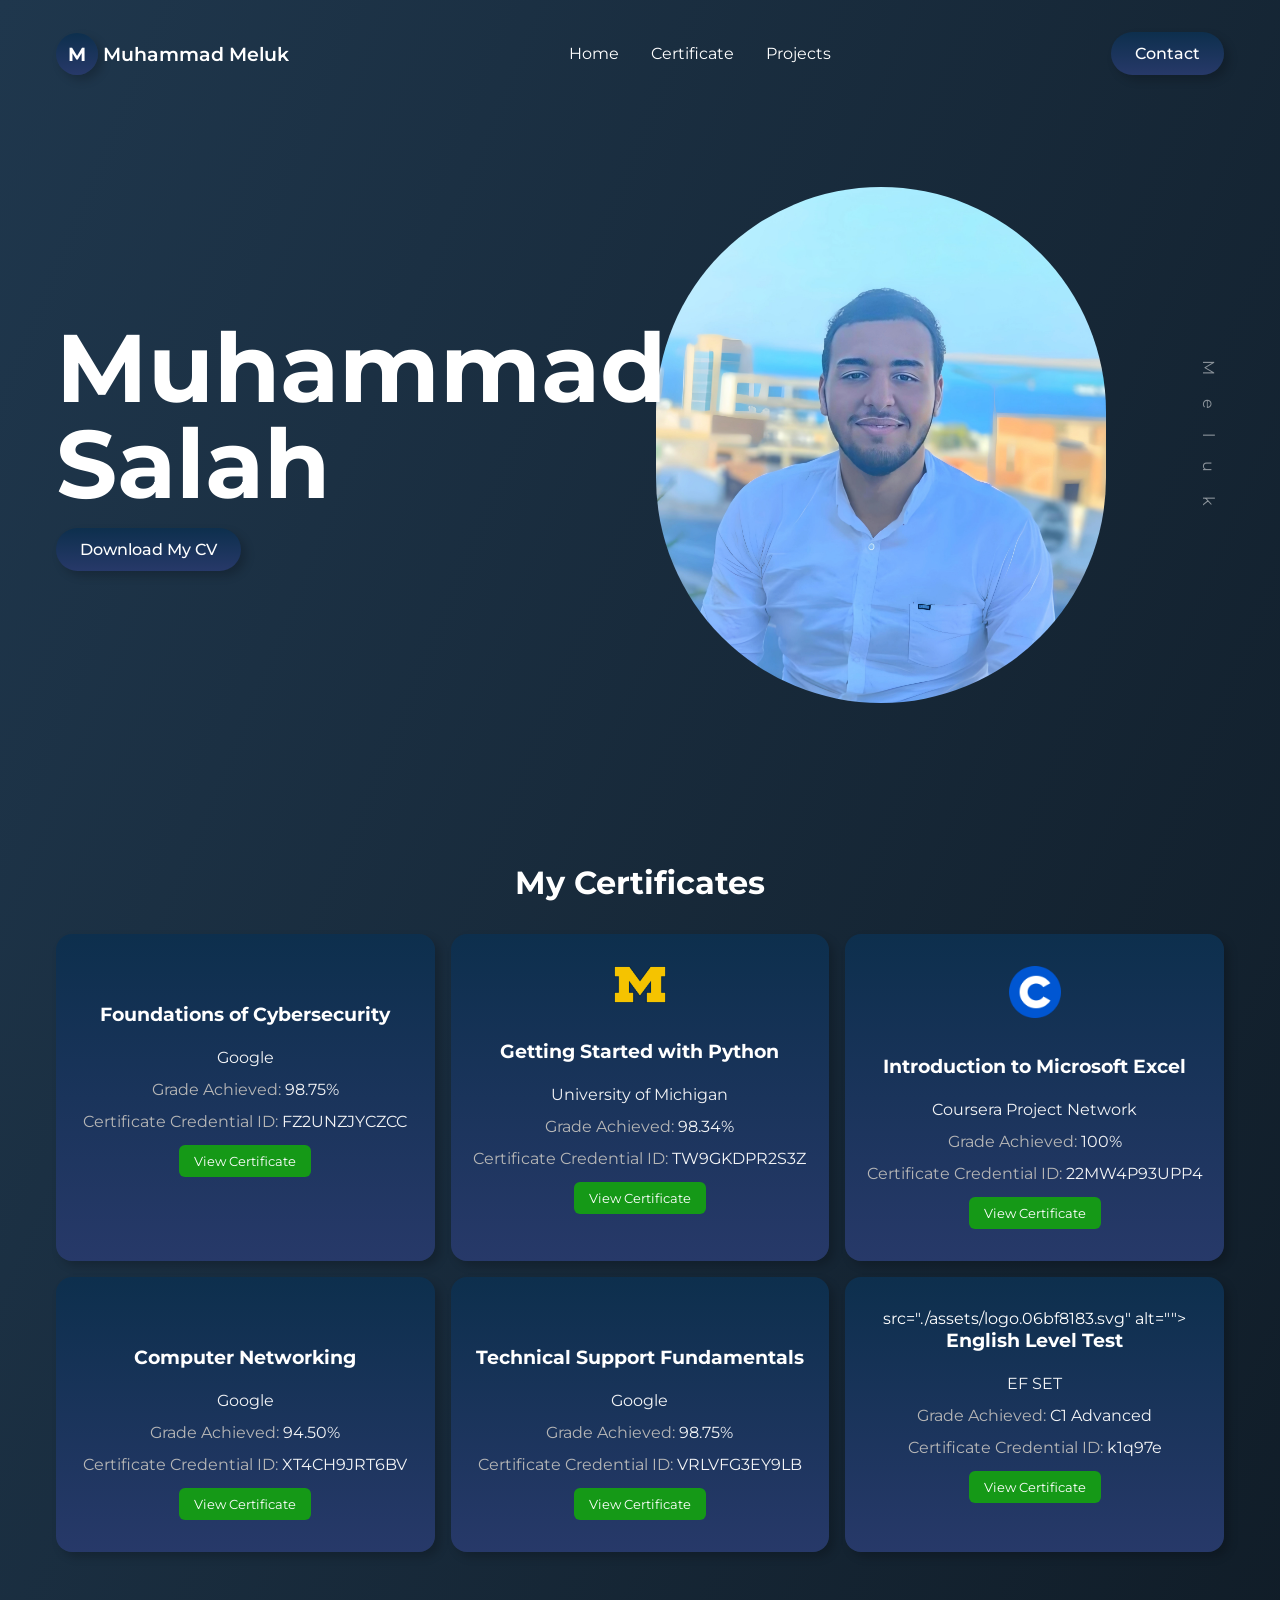
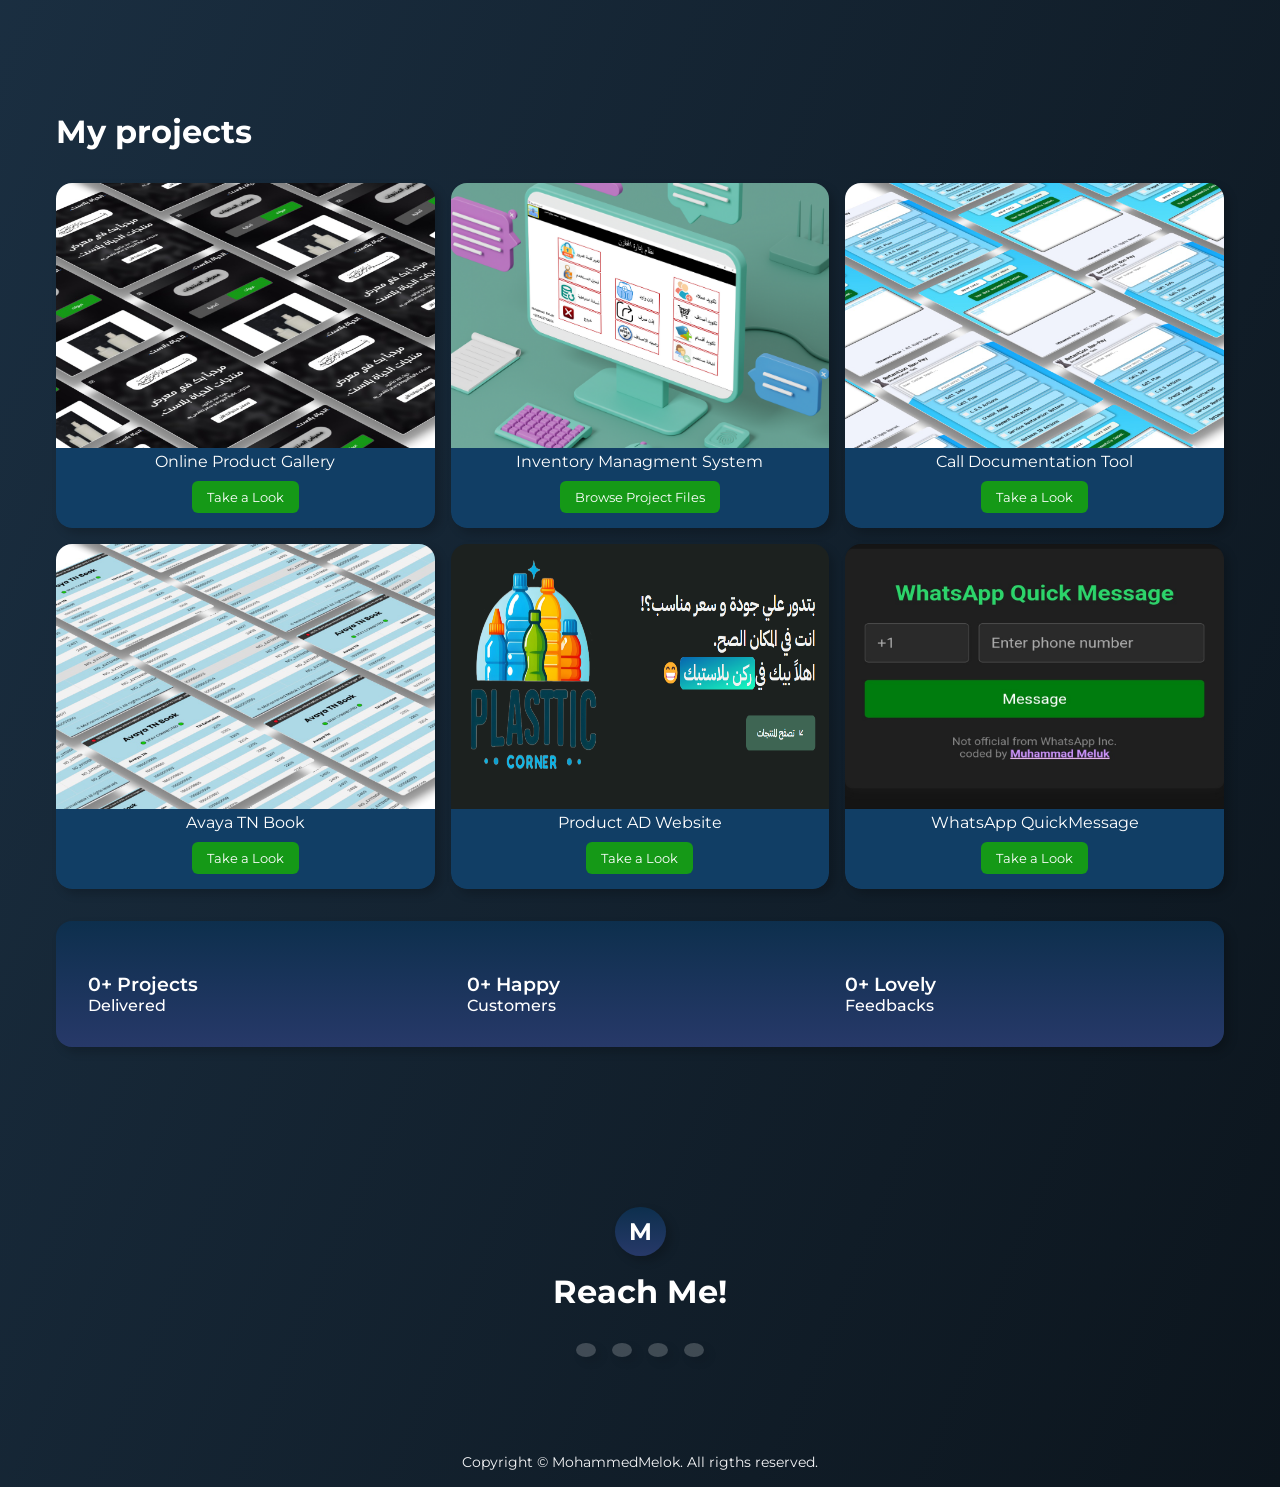
==== index.html @ 61dc7707 "001" ====
<!DOCTYPE html>
<html lang="en">

<head>
  <meta charset="UTF-8" />
  <meta name="viewport" content="width=device-width, initial-scale=1.0" />
  <link rel="shortcut icon" href="assets/16-16.png" type="image/x-icon">
  <link href="https://cdn.jsdelivr.net/npm/remixicon@3.5.0/fonts/remixicon.css" rel="stylesheet" />
  <link rel="stylesheet" href="styles.css" />
  <title>Muhammad Salah</title>
</head>

<body>
  <nav>
    <div class="nav__bar">
      <a href="#"><span class="logo nav__logo">M</span> Muhammad Meluk</a>
      <div class="nav__menu__btn" id="menu-btn">
        <i class="ri-menu-3-line"></i>
      </div>
    </div>
    <ul class="nav__links" id="nav-links">
      <li><a href="#home">Home</a></li>
      <li><a href="#certificate">Certificate</a></li>
      <li><a href="#projects">Projects</a></li>
      <li><a href="#contact" class="btn">Contact</a></li>
    </ul>
    <a href="#contact" class="btn btn__large">Contact</a>
  </nav>
  <header class="section__container header__container" id="home">
    <div class="header__image">
      <img src="assets/pro_pic.jpg" alt="header" />
    </div>
    <div class="header__content">
      <div>
        <h1>Muhammad Salah</h1>
      </div>
      <div class="header__btn">
        <a href="./assets/MuhammadSalahAhmed's_CV_FEBURARY_2024.pdf" download="MuhammadSalahAhmed_CV_FEBURARY_2024.pdf">
          <button class="btn">Download My CV</button>
        </a>
      </div>
    </div>
  </header>

  <section class="section__container certificate__container" id="certificate">
    <h2 class="section__header">My Certificates</h2>
    <div class="certificate__grid">

      <div class="certificate__card">
        <span class="smallIcon"><img src="./assets/google.png" alt=""></i></span>
        <h4>Foundations of Cybersecurity</h4>
        <p>Google
          <br>
          <span class="certificateInfo">Grade Achieved:</span> 98.75%
          <br>
          <span class="certificateInfo">Certificate Credential ID:</span> FZ2UNZJYCZCC
        </p>
        <a href="https://www.coursera.org/account/accomplishments/certificate/FZ2UNZJYCZCC" target="_blank">
          <button class="viewCertificateBtn">View Certificate</button>
        </a>
      </div>

      <div class="certificate__card">
        <span class="smallIcon"><img src="./assets/Michigan_logo.png" alt=""></i></span>
        <h4>Getting Started with Python</h4>
        <p>
          University of Michigan
          <br>
          <span class="certificateInfo">Grade Achieved:</span> 98.34%
          <br>
          <span class="certificateInfo">Certificate Credential ID:</span> TW9GKDPR2S3Z
        </p>
        <a href="https://www.coursera.org/account/accomplishments/certificate/TW9GKDPR2S3Z" target="_blank">
          <button class="viewCertificateBtn">View Certificate</button>
        </a>
      </div>

      <div class="certificate__card">
        <span class="smallIcon"><img src="./assets/coursera-logo.png" alt=""></i></span>
        <h4>Introduction to Microsoft Excel</h4>
        <p>
          Coursera Project Network
          <br>
          <span class="certificateInfo">Grade Achieved:</span> 100%
          <br>
          <span class="certificateInfo">Certificate Credential ID:</span> 22MW4P93UPP4
        </p>
        <a href="https://www.coursera.org/account/accomplishments/certificate/22MW4P93UPP4" target="_blank">
          <button class="viewCertificateBtn">View Certificate</button>
        </a>
      </div>

      <div class="certificate__card">
        <span class="smallIcon"><img src="./assets/google.png" alt=""></i></span>
        <h4>Computer Networking</h4>
        <p>
          Google
          <br>
          <span class="certificateInfo">Grade Achieved:</span> 94.50%
          <br>
          <span class="certificateInfo">Certificate Credential ID:</span> XT4CH9JRT6BV
        </p>
        <a href="https://www.coursera.org/account/accomplishments/certificate/XT4CH9JRT6BV" target="_blank">
          <button class="viewCertificateBtn">View Certificate</button>
        </a>
      </div>

      <div class="certificate__card">
        <span class="smallIcon"><img src="./assets/google.png" alt=""></i></span>
        <h4>Technical Support Fundamentals</h4>
        <p>
          Google
          <br>
          <span class="certificateInfo">Grade Achieved:</span> 98.75%
          <br>
          <span class="certificateInfo">Certificate Credential ID:</span> VRLVFG3EY9LB
        </p>
        <a href="https://www.coursera.org/account/accomplishments/certificate/VRLVFG3EY9LB" target="_blank">
          <button class="viewCertificateBtn">View Certificate</button>
        </a>
      </div>

 <div class="certificate__card">
        <span class="smallIco"></span> src="./assets/logo.06bf8183.svg" alt=""></i></span>
        <h4>English Level Test</h4>
        <p>
          EF SET
          <br>
          <span class="certificateInfo">Grade Achieved:</span> C1 Advanced
          <br>
          <span class="certificateInfo">Certificate Credential ID:</span> k1q97e
        </p>
        <a href="https://cert.efset.org/k1q97e" target="_blank">
          <button class="viewCertificateBtn">View Certificate</button>
        </a>
      </div>

    </div>
  </section>

  <section class="section__container projects__container" id="projects">
    <h2 class="section__header">My projects</h2>
    <div class="projects__grid">

      <div class="projects__card">
        <img src="assets/haya-mockup.jpg" alt="projects" />

        <div class="project__info">
          <p>Online Product Gallery</p>
          <a href="https://msmelok.github.io/haya" target="_blank">
            <button>Take a Look</button>
          </a>
        </div>

      </div>

      <div class="projects__card">
        <img src="assets/FireBaseMockup.png" alt="projects" />

        <div class="project__info">
          <p>Inventory Managment System</p>
          <a href="https://github.com/msmelok/FirebaseInventoryManagment" target="_blank">
            <button>Browse Project Files</button>
          </a>
        </div>

      </div>

      <div class="projects__card">
        <img src="assets/checkmate-mockup.jpg" alt="projects" />

        <div class="project__info">
          <p>Call Documentation Tool</p>
          <a href="https://msmelok.github.io/checkmate" target="_blank">
            <button>Take a Look</button>
          </a>
        </div>

      </div>

      <div class="projects__card">
        <img src="assets/tn-mockup.jpg" alt="projects" />

        <div class="project__info">
          <p>Avaya TN Book</p>
          <a href="https://msmelok.github.io/tn" target="_blank">
            <button>Take a Look</button>
          </a>
        </div>

      </div>

      <div class="projects__card">
        <img src="assets/plastic-corner.png" alt="projects" />

        <div class="project__info">
          <p>Product AD Website</p>
          <a href="https://msmelok.github.io/plastic-corner/" target="_blank">
            <button>Take a Look</button>
          </a>
        </div>

      </div>


<div class="projects__card">
        <img src="assets/whatsappQuickMessage.jpg" alt="projects" />

        <div class="project__info">
          <p>WhatsApp QuickMessage</p>
          <a href="https://msmelok.github.io/finder" target="_blank">
            <button>Take a Look</button>
          </a>
        </div>

      </div>

    </div>
    <div class="projects__banner">
      <div class="projects__banner__card">
        <span><i class="ri-macbook-line"></i></span>
        <h4>0+ Projects</h4>
        <p>Delivered</p>
      </div>
      <div class="projects__banner__card">
        <span><i class="ri-discuss-line"></i></span>
        <h4>0+ Happy</h4>
        <p>Customers</p>
      </div>
      <div class="projects__banner__card">
        <span><i class="ri-heart-fill"></i></span>
        <h4>0+ Lovely</h4>
        <p>Feedbacks</p>
      </div>
    </div>
  </section>

  <section class="section__container contact__container" id="contact">
    <div class="logo">M</div>
    <h2 class="section__header">Reach Me!</h2>
    <div class="contact__socials">
      <a href="https://api.whatsapp.com/send?phone=+201022723804&amp;text=Hello, How are you doing Muhammad?"
        target="_blank"><i class="ri-whatsapp-fill"></i></a>
      <a href="https://t.me/MuhammadMeluk?text=Hello,%20How%20are%20you%20doing%20Muhammad?" target="_blank"><i
          class="ri-telegram-fill"></i></a>
      <a href="https://www.linkedin.com/in/mohammedmelok2001/" target="_blank"><i class="ri-linkedin-fill"></i></a>
      <a href="https://github.com/msmelok" target="_blank"><i class="ri-github-fill"></i></a>
    </div>
  </section>
  <footer class="footer">
    Copyright © MohammedMelok. All rigths reserved.
  </footer>

  <script src="https://unpkg.com/scrollreveal"></script>
  <script src="main.js"></script>
</body>

</html>
---- styles.css ----
@import url("https://fonts.googleapis.com/css2?family=Montserrat:wght@400;500;600;700&display=swap");

:root {
  --primary-color: #0d2f4d;
  --secondary-color: rgb(39, 57, 105);
  --extra-light: #f3f4f6;
  --white: #ffffff;
  --gradient-1: linear-gradient(to bottom right, #1f374d, #0c151d);
  --gradient-2: linear-gradient(to bottom,
      var(--primary-color),
      var(--secondary-color));
  --max-width: 1200px;
}

* {
  padding: 0;
  margin: 0;
  box-sizing: border-box;
}

.section__container {
  max-width: var(--max-width);
  margin: auto;
  padding: 5rem 1rem;
}

.section__header {
  margin-bottom: 1rem;
  font-size: 2rem;
  font-weight: 700;
  text-align: center;
}

.btn {
  font-family: inherit;
  padding: 0.75rem 1.5rem;
  font-size: 1rem;
  font-weight: 500;
  color: var(--white);
  background-image: var(--gradient-2);
  outline: none;
  border: none;
  border-radius: 5rem;
  cursor: pointer;
  box-shadow: 5px 5px 10px rgba(0, 0, 0, 0.2);
}

img {
  width: 100%;
  display: flex;
}

a {
  text-decoration: none;
}

.logo {
  display: inline-block;
  padding: 10px 14px;
  font-size: 1.5rem;
  font-weight: 700;
  color: var(--white);
  background-image: var(--gradient-2);
  border-radius: 100%;
  box-shadow: 5px 5px 10px rgba(0, 0, 0, 0.2);
}

html,
body {
  scroll-behavior: smooth;
}

body {
  font-family: "Montserrat", sans-serif;
  color: var(--white);
  background-image: var(--gradient-1);
}

nav {
  position: fixed;
  isolation: isolate;
  top: 0;
  width: 100%;
  max-width: var(--max-width);
  margin: auto;
  z-index: 9;
}

.nav__bar {
  padding: 1rem;
  display: flex;
  align-items: center;
  justify-content: space-between;
  gap: 2rem;
  background-image: var(--gradient-1);
}

.nav__logo {
  padding: 9px 12px;
  font-size: 1.2rem;
}

.nav__bar a {
  font-size: 1.2rem;
  font-weight: 600;
  color: var(--white);
}

.nav__menu__btn {
  font-size: 1.5rem;
  color: var(--white);
  cursor: pointer;
}

.nav__links {
  list-style: none;
  position: absolute;
  width: 100%;
  padding: 2rem;
  display: flex;
  flex-direction: column;
  align-items: center;
  gap: 2rem;
  background-image: var(--gradient-2);
  transform: translateY(-100%);
  transition: 0.5s;
  z-index: -1;
}

.nav__links.open {
  transform: translateY(0);
}

.nav__links a {
  color: var(--white);
  transition: 0.3s;
}

.nav__links a:hover {
  color: var(--white);
}

.btn__large {
  display: none;
}

.header__container {
  padding-top: 8rem;
  display: grid;
  gap: 2rem;
  isolation: isolate;
}

.header__content {
  text-align: center;
}

.header__content h1 {
  margin-bottom: 1rem;
  font-size: 3rem;
  text-align: center;
}

.header__content .section__description {
  margin-bottom: 2rem;
}

.header__image {
  position: relative;
  isolation: isolate;
  z-index: -1;
}

.header__image img {
  max-width: 450px;
  margin-inline: auto;
  border-radius: 25rem;
}

.header__image::after {
  position: absolute;
  content: "Meluk";
  letter-spacing: 1.5rem;
  opacity: 0.5;
  right: 1rem;
  top: 50%;
  transform: translate(50%, -50%) rotate(90deg);
}

.certificate__grid {
  margin-top: 2rem;
  display: grid;
  gap: 1rem;
}

.certificate__card {
  padding: 2rem 1rem;
  text-align: center;
  background-image: var(--gradient-2);
  border-radius: 1rem;
  box-shadow: 5px 5px 10px rgba(0, 0, 0, 0.2);
}

.certificate__card .smallIcon {
  display: inline-block;
  margin-bottom: 1rem;
}

.certificate__card img {
  display: inline-block;
  margin-bottom: 1rem;
  width: 15%;
}

.certificate__card h4 {
  margin-bottom: 1rem;
  font-size: 1.2rem;
  font-weight: 700;
}

.certificate__card p {
  color: var(--extra-light);
  line-height: 2rem;
}

.certificateInfo {
  color: #b6b6b6;
  line-height: 2rem;
}

.viewCertificateBtn {
  font-family: "Montserrat", sans-serif;
  background-color: #159917;
  padding: 8px 15px;
  margin-top: 7px;
  border: none;
  border-radius: 6px;
  color: #fff;
  cursor: pointer;
  transition: background-color 0.3s ease;
}

.projects__grid {
  margin-top: 2rem;
  display: grid;
  gap: 1rem;
}

.projects__card {
  
  overflow: hidden;
  border-radius: 1rem;
  box-shadow: 5px 5px 10px rgba(0, 0, 0, 0.2);
}

.projects__card img {
  height: 265px;
  transition: 0.5s;
}

.projects__card:hover img {
  transform: scale(1.1);
}

.project__info {
  color: #fff;
  background-color: #113e65;
  border-radius: 0rem 0rem 1rem 1rem;
  height: 5rem;
  display: flex;
  position: relative;
  z-index: 1;
  justify-content: center;
  align-items: center;
  flex-direction: column;
}

.project__info button {
  font-family: "Montserrat", sans-serif;
  background-color: #159917;
  padding: 8px 15px;
  margin: 10px;
  border: none;
  border-radius: 6px;
  color: #fff;
  cursor: pointer;
  transition: background-color 0.3s ease;
  cursor: pointer;
}

.projects__banner {
  margin-top: 2rem;
  padding: 2rem;
  display: grid;
  gap: 2rem;
  text-align: center;
  background-image: var(--gradient-2);
  border-radius: 1rem;
  box-shadow: 5px 5px 10px rgba(0, 0, 0, 0.2);
}

.projects__banner__card span {
  display: inline-block;
  margin-bottom: 0.5rem;
  font-size: 1.5rem;
}

.projects__banner__card h4 {
  font-size: 1.2rem;
  font-weight: 600;
}

.projects__banner__card p {
  font-weight: 500;
}

.contact__container {
  text-align: center;
}

.contact__container .logo {
  margin-bottom: 1rem;
}

.contact__socials {
  margin-top: 2rem;
  display: flex;
  align-items: center;
  justify-content: center;
  gap: 1rem;
  flex-wrap: wrap;
}

.contact__socials a {
  padding: 7px 10px;
  font-size: 1.5rem;
  color: var(--white);
  background: rgba(255, 255, 255, 0.2);
  border-radius: 100%;
  box-shadow: 5px 5px 10px rgba(0, 0, 0, 0.1);
  transition: 0.3s;
}

.contact__socials a:hover {
  background: var(--gradient-2);
  box-shadow: 5px 5px 10px rgba(0, 0, 0, 0.2);
}

.footer {
  padding: 1rem;
  font-size: 0.9rem;
  color: var(--extra-light);
  text-align: center;
}

@media (width > 576px) {
  .certificate__grid {
    grid-template-columns: repeat(2, 1fr);
  }

  .projects__grid {
    grid-template-columns: repeat(2, 1fr);
  }

  .projects__banner {
    grid-template-columns: repeat(2, 1fr);
    text-align: left;
  }
}

@media (width > 768px) {
  nav {
    padding: 2rem 1rem;
    position: static;
    display: flex;
    align-items: center;
    justify-content: space-between;
  }

  .nav__bar {
    padding: 0;
    background-image: none;
  }

  .nav__menu__btn {
    display: none;
  }

  .nav__links {
    padding: 0;
    width: unset;
    position: static;
    transform: none;
    flex-direction: row;
    background-image: none;
  }

  .nav__links a:hover {
    color: var(--secondary-color);
  }

  .nav__links li:last-child {
    display: none;
  }

  .btn__large {
    display: flex;
  }

  .header__container {
    padding-top: 5rem;
    grid-template-columns: repeat(4, 1fr);
    align-items: center;
  }

  .header__image {
    grid-area: 1/3/2/5;
  }

  .header__image img {
    margin-inline-start: unset;
  }

  .header__content {
    grid-area: 1/1/2/4;
    text-align: left;
  }

  .header__content h1 {
    font-size: 6rem;
    line-height: 6rem;
    text-align: left;
  }

  .header__content .section__description {
    text-align: left;
    margin-inline-start: unset;
  }

  .about__container {
    grid-template-columns: repeat(2, 1fr);
    align-items: center;
  }

  .about__content,
  .about__content :is(.section__header, .section__description) {
    text-align: left;
  }

  .certificate__grid {
    grid-template-columns: repeat(3, 1fr);
  }

  .projects__container :is(.section__header, .section__description) {
    text-align: left;
    margin-inline-start: unset;
  }

  .projects__grid {
    grid-template-columns: repeat(3, 1fr);
  }

  .projects__banner {
    grid-template-columns: repeat(3, 1fr);
  }
}
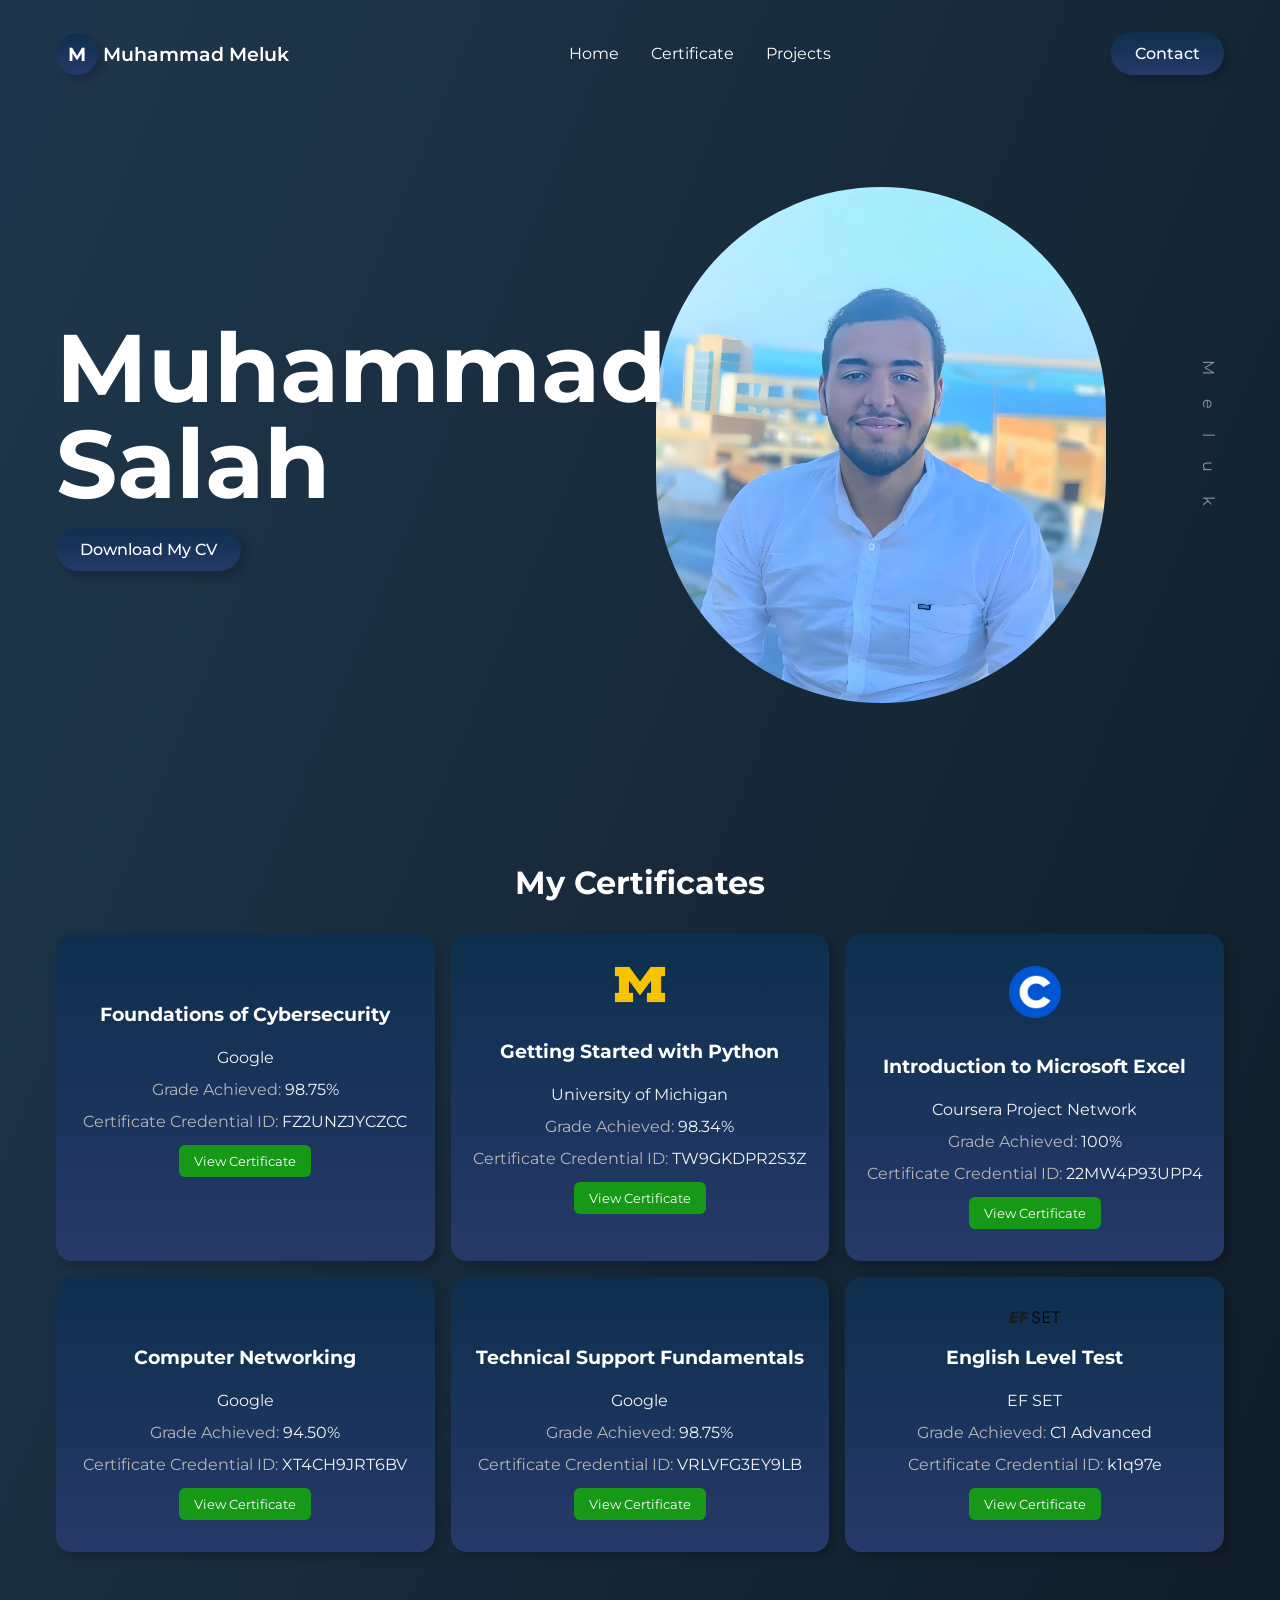
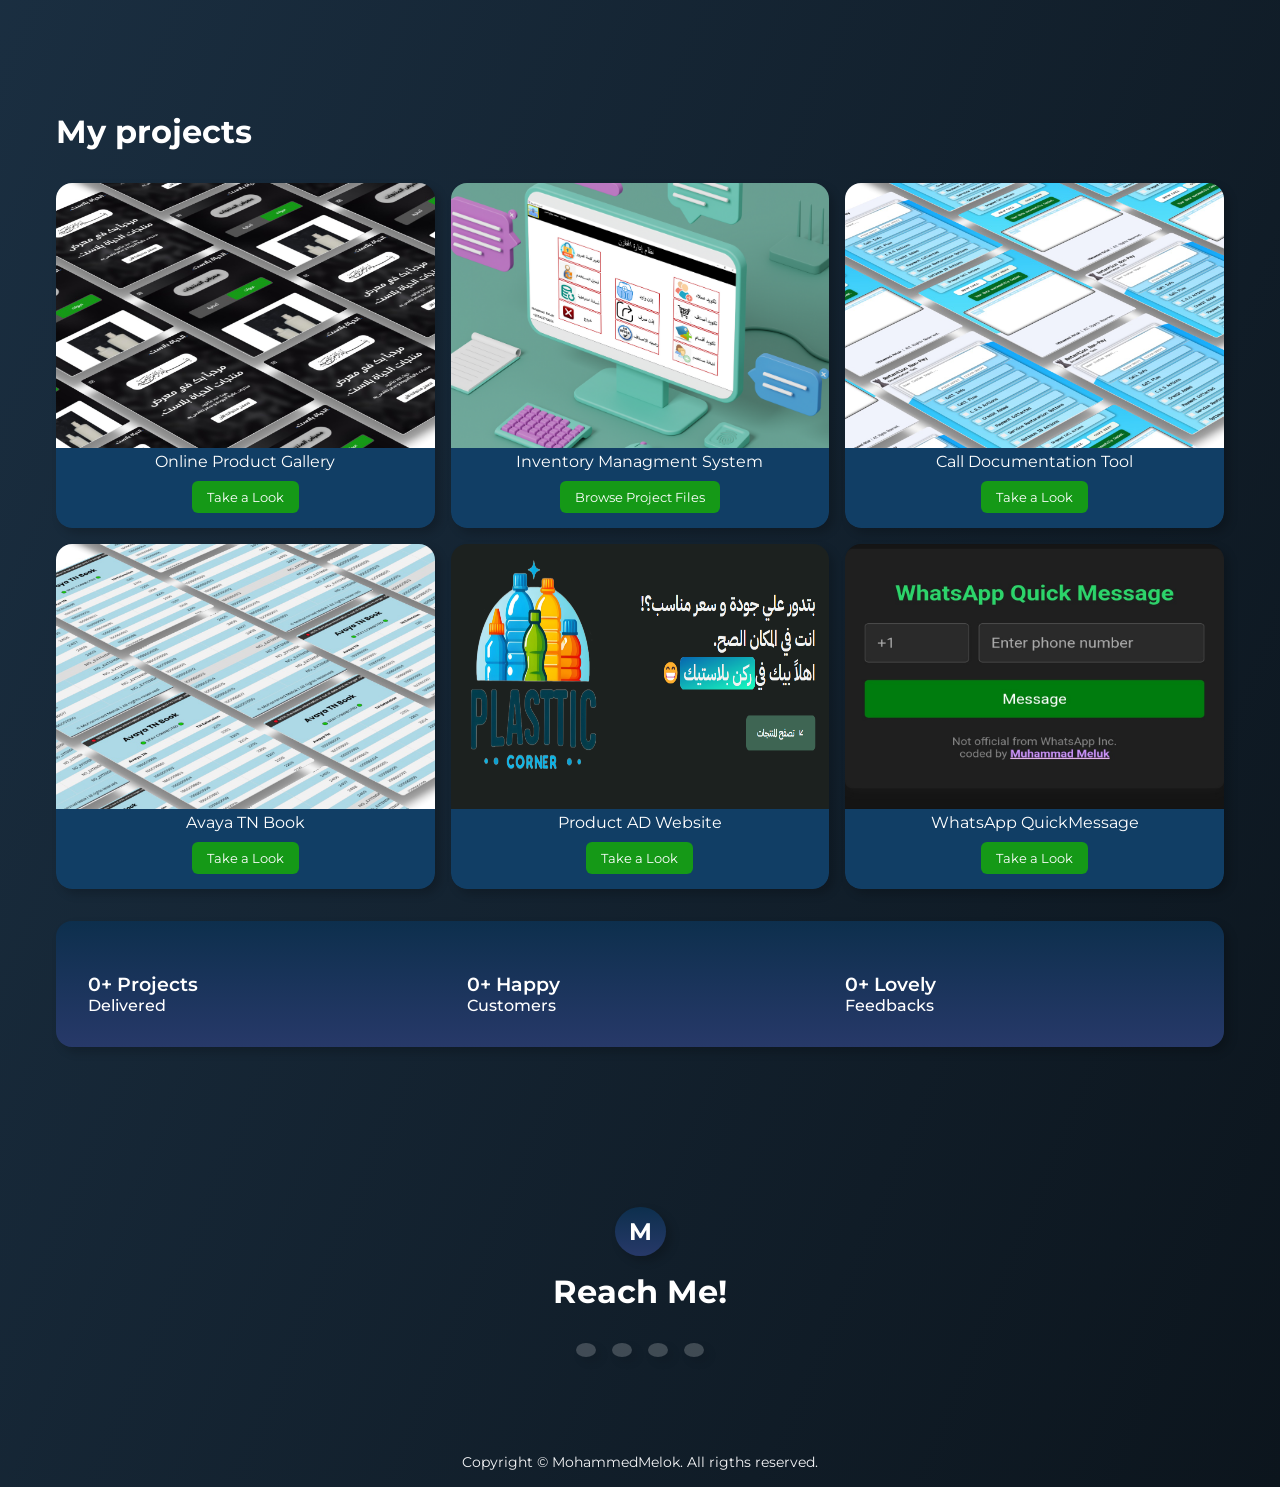
==== commit 16a61d7e: "002" ====
--- a/index.html
+++ b/index.html
@@ -121,7 +121,7 @@
       </div>
 
  <div class="certificate__card">
-        <span class="smallIco"></span> src="./assets/logo.06bf8183.svg" alt=""></i></span>
+        <span class="smallIco"></span><img src="./assets/logo.06bf8183.svg" alt=""></i></span>
         <h4>English Level Test</h4>
         <p>
           EF SET
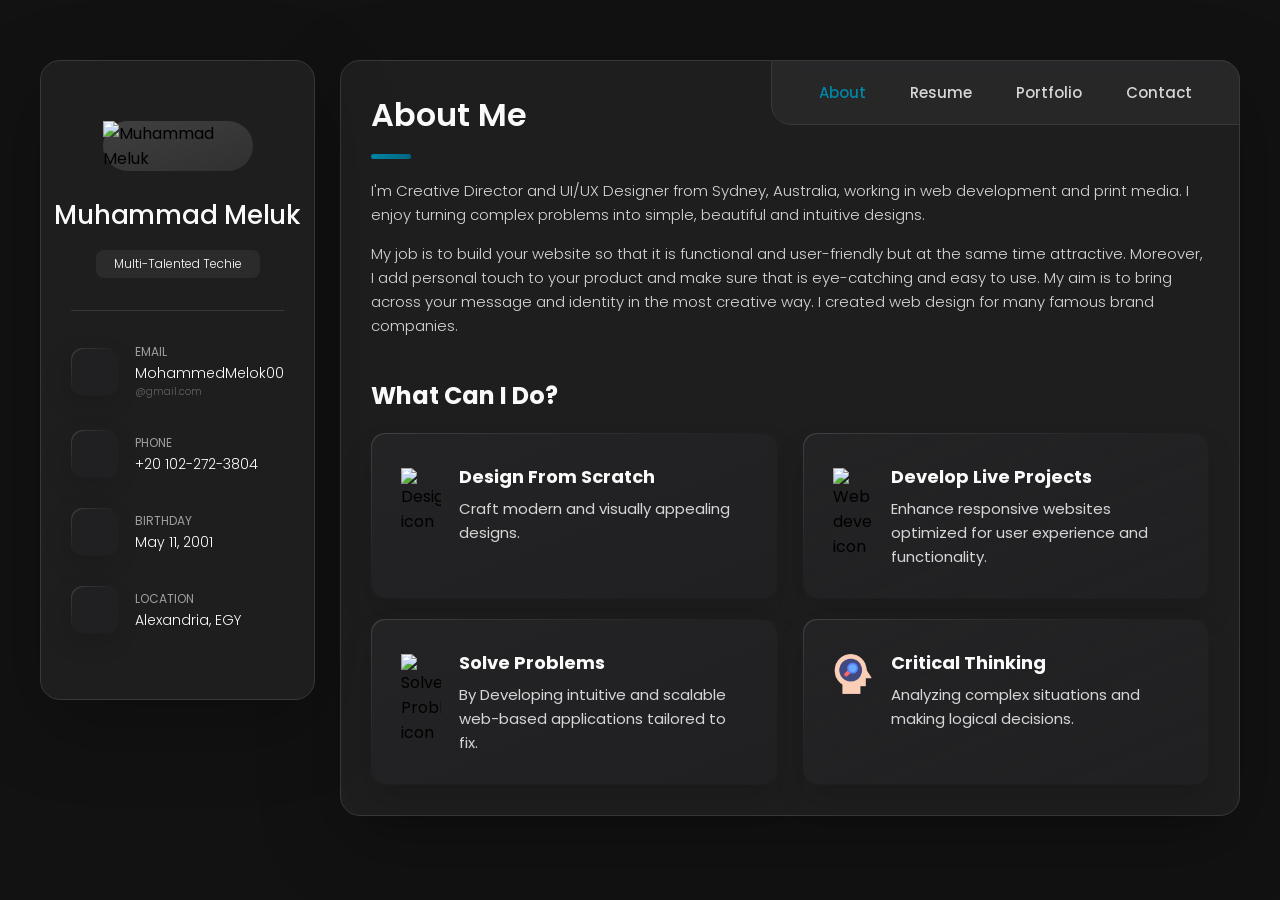
==== commit d7022fe9: "v1.1.0" ====
--- a/index.html
+++ b/index.html
@@ -2,257 +2,791 @@
 <html lang="en">
 
 <head>
-  <meta charset="UTF-8" />
-  <meta name="viewport" content="width=device-width, initial-scale=1.0" />
-  <link rel="shortcut icon" href="assets/16-16.png" type="image/x-icon">
-  <link href="https://cdn.jsdelivr.net/npm/remixicon@3.5.0/fonts/remixicon.css" rel="stylesheet" />
-  <link rel="stylesheet" href="styles.css" />
-  <title>Muhammad Salah</title>
+  <meta charset="UTF-8">
+  <meta http-equiv="X-UA-Compatible" content="IE=edge">
+  <meta name="viewport" content="width=device-width, initial-scale=1.0">
+  <title>Muhammad Meluk</title>
+  <link rel="shortcut icon" href="./assets/images/192x192.png" type="image/x-icon">
+  <link rel="stylesheet" href="./assets/css/style.css">
+  <link rel="preconnect" href="https://fonts.googleapis.com">
+  <link rel="preconnect" href="https://fonts.gstatic.com" crossorigin>
+  <link href="https://fonts.googleapis.com/css2?family=Poppins:wght@300;400;500;600&display=swap" rel="stylesheet">
 </head>
 
 <body>
-  <nav>
-    <div class="nav__bar">
-      <a href="#"><span class="logo nav__logo">M</span> Muhammad Meluk</a>
-      <div class="nav__menu__btn" id="menu-btn">
-        <i class="ri-menu-3-line"></i>
+  <main>
+
+    <aside class="sidebar" data-sidebar>
+
+      <div class="sidebar-info">
+
+        <figure class="avatar-box">
+          <img src="./assets/images/my-avatar.png" alt="Muhammad Meluk" width="80">
+        </figure>
+
+        <div class="info-content">
+          <h1 class="name" title="Muhammad Meluk">Muhammad Meluk</h1>
+
+          <p class="title">Multi-Talented Techie</p>
+        </div>
+
+        <button class="info_more-btn" data-sidebar-btn>
+          <span>Show Contacts</span>
+
+          <ion-icon name="chevron-down"></ion-icon>
+        </button>
+
       </div>
+
+      <div class="sidebar-info_more">
+
+        <div class="separator"></div>
+
+        <ul class="contacts-list">
+
+          <li class="contact-item">
+
+            <div class="icon-box">
+              <ion-icon name="mail-outline"></ion-icon>
+            </div>
+
+            <div class="contact-info">
+              <p class="contact-title">Email</p>
+                <a href="mailto:mohammedmelok001@gmail.com" class="contact-link">
+                  <p>MohammedMelok001<br><span class="emailSpan">@gmail.com</span></p>
+                </a>
+            </div>
+
+          </li>
+
+          <li class="contact-item">
+
+            <div class="icon-box">
+              <ion-icon name="phone-portrait-outline"></ion-icon>
+            </div>
+
+            <div class="contact-info">
+              <p class="contact-title">Phone</p>
+
+              <a href="tel:+201022723804" class="contact-link">+20 102-272-3804</a>
+            </div>
+
+          </li>
+
+          <li class="contact-item">
+
+            <div class="icon-box">
+              <ion-icon name="calendar-outline"></ion-icon>
+            </div>
+
+            <div class="contact-info">
+              <p class="contact-title">Birthday</p>
+
+              <time datetime="2001-05-11">May 11, 2001</time>
+            </div>
+
+          </li>
+
+          <li class="contact-item">
+
+            <div class="icon-box">
+              <ion-icon name="location-outline"></ion-icon>
+            </div>
+
+            <div class="contact-info">
+              <p class="contact-title">Location</p>
+
+              <address>Alexandria, EGY</address>
+            </div>
+
+          </li>
+
+        </ul>
+
+        <div class="separator"></div>
+
+        <ul class="social-list">
+
+          <li class="social-item">
+            <a href="https://www.facebook.com/muhammad.salah.meluk" target="_blank" class="social-link">
+              <ion-icon name="logo-facebook"></ion-icon>
+            </a>
+          </li>
+
+          <li class="social-item">
+            <a href="https://wa.me/201022723804" class="social-link">
+              <ion-icon name="logo-whatsapp"></ion-icon>
+            </a>
+          </li>
+
+          <li class="social-item">
+            <a href="https://github.com/MSMelok" class="social-link">
+              <ion-icon name="logo-github"></ion-icon>
+            </a>
+          </li>
+
+        </ul>
+
+      </div>
+
+    </aside>
+
+    <div class="main-content">
+
+      <nav class="navbar">
+
+        <ul class="navbar-list">
+
+          <li class="navbar-item">
+            <button class="navbar-link  active" data-nav-link>About</button>
+          </li>
+
+          <li class="navbar-item">
+            <button class="navbar-link" data-nav-link>Resume</button>
+          </li>
+
+          <li class="navbar-item">
+            <button class="navbar-link" data-nav-link>Portfolio</button>
+          </li>
+
+          <li class="navbar-item">
+            <button class="navbar-link" data-nav-link>Contact</button>
+          </li>
+
+        </ul>
+
+      </nav>
+
+      <article class="about  active" data-page="about">
+
+        <header>
+          <h2 class="h2 article-title">About me</h2>
+        </header>
+
+        <section class="about-text">
+          <p>
+            I'm Creative Director and UI/UX Designer from Sydney, Australia, working in web development and print media.
+            I enjoy
+            turning complex problems into simple, beautiful and intuitive designs.
+          </p>
+
+          <p>
+            My job is to build your website so that it is functional and user-friendly but at the same time attractive.
+            Moreover, I
+            add personal touch to your product and make sure that is eye-catching and easy to use. My aim is to bring
+            across your
+            message and identity in the most creative way. I created web design for many famous brand companies.
+          </p>
+        </section>
+
+
+        <section class="service">
+
+          <h3 class="h3 service-title">What Can I Do?</h3>
+        
+          <ul class="service-list">
+        
+            <li class="service-item">
+              <div class="service-icon-box">
+                <img src="./assets/images/icon-design.png" alt="Design icon" width="40">
+              </div>
+              <div class="service-content-box">
+                <h4 class="h4 service-item-title">Design From Scratch</h4>
+                <p class="service-item-text">
+                  Craft modern and visually appealing designs.
+                </p>
+              </div>
+            </li>
+        
+            <li class="service-item">
+              <div class="service-icon-box">
+                <img src="./assets/images/icon-dev.png" alt="Web development icon" width="40">
+              </div>
+              <div class="service-content-box">
+                <h4 class="h4 service-item-title">Develop Live Projects</h4>
+                <p class="service-item-text">
+                  Enhance responsive websites optimized for user experience and functionality.
+                </p>
+              </div>
+            </li>
+        
+            <li class="service-item">
+              <div class="service-icon-box">
+                <img src="./assets/images/icon-solve.png" alt="Solve Problems icon" width="40">
+              </div>
+              <div class="service-content-box">
+                <h4 class="h4 service-item-title">Solve Problems</h4>
+                <p class="service-item-text">
+                  By Developing intuitive and scalable web-based applications tailored to fix.
+                </p>
+              </div>
+            </li>
+        
+            <li class="service-item">
+              <div class="service-icon-box">
+                <img src="./assets/images/icon-thinking.png" alt="thinking icon" width="40">
+              </div>
+              <div class="service-content-box">
+                <h4 class="h4 service-item-title">Critical Thinking</h4>
+                <p class="service-item-text">
+                  Analyzing complex situations and making logical decisions.
+                </p>
+              </div>
+            </li>
+        
+          </ul>
+        
+        </section>
+        
+        
+
+      </article>
+
+
+      <article class="resume" data-page="resume">
+
+        <header>
+          <h2 class="h2 article-title">Resume</h2>
+        </header>
+
+        <section class="timeline">
+
+          <div class="title-wrapper">
+            <div class="icon-box">
+              <ion-icon name="book-outline"></ion-icon>
+            </div>
+
+            <h3 class="h3">Education</h3>
+          </div>
+
+          <ol class="timeline-list">
+
+            <li class="timeline-item">
+              <h4 class="h4 timeline-item-title">Technical Support Fundamentals</h4>
+              <span>Sep 9, 2022</span>
+              <p class="timeline-text">
+                Completed Google's course with a <strong>98.75%</strong> grade.
+                <a class="viewCertificateHyperlink" href="https://www.coursera.org/account/accomplishments/certificate/VRLVFG3EY9LB" target="_blank">
+                  <p>Click to View Certificate</p>
+                </a>
+              </p>
+            </li>
+          
+            <li class="timeline-item">
+              <h4 class="h4 timeline-item-title">Getting Started with Python</h4>
+              <span>Nov 10, 2022</span>
+              <p class="timeline-text">
+                Completed the course from University of Michigan with a <strong>98.34%</strong> grade.
+                <a class="viewCertificateHyperlink" href="https://www.coursera.org/account/accomplishments/certificate/TW9GKDPR2S3Z" target="_blank">
+                  <p>Click to View Certificate</p>
+                </a>
+              </p>
+            </li>
+          
+            <li class="timeline-item">
+              <h4 class="h4 timeline-item-title">Computer Networking</h4>
+              <span>Nov 23, 2022</span>
+              <p class="timeline-text">
+                Completed Google's course with a <strong>94.50%</strong> grade.
+                <a class="viewCertificateHyperlink" href="https://www.coursera.org/account/accomplishments/certificate/XT4CH9JRT6BV" target="_blank">
+                  <p>Click to View Certificate</p>
+                </a>
+              </p>
+            </li>
+          
+            <li class="timeline-item">
+              <h4 class="h4 timeline-item-title">Introduction to Microsoft Excel</h4>
+              <span>Jul 5, 2023</span>
+              <p class="timeline-text">
+                Completed with a perfect <strong>100%</strong> grade.
+                <a class="viewCertificateHyperlink" href="https://www.coursera.org/account/accomplishments/certificate/22MW4P93UPP4" target="_blank">
+                  <p>Click to View Certificate</p>
+                </a>
+              </p>
+            </li>
+          
+            <li class="timeline-item">
+              <h4 class="h4 timeline-item-title">Foundations of Cybersecurity</h4>
+              <span>Feb 10, 2024</span>
+              <p class="timeline-text">
+                Completed Google's course with a <strong>98.75%</strong> grade.
+                <a class="viewCertificateHyperlink" href="https://www.coursera.org/account/accomplishments/certificate/FZ2UNZJYCZCC" target="_blank">
+                  <p>Click to View Certificate</p>
+                </a>
+              </p>
+            </li>
+          
+            <li class="timeline-item">
+              <h4 class="h4 timeline-item-title">English Level Test (C1 Advanced)</h4>
+              <span>Aug 25, 2024</span>
+              <p class="timeline-text">
+                Achieved a C1 Advanced level in English based on the EF SET test.
+                <a class="viewCertificateHyperlink" href="https://cert.efset.org/k1q97e" target="_blank">
+                  <p>Click to View Certificate</p>
+                </a>
+              </p>
+            </li>
+          
+            <li class="timeline-item">
+              <h4 class="h4 timeline-item-title">Commerce Diploma</h4>
+              <span>2022</span>
+              <p class="timeline-text">
+                Earned a local school diploma in Commerce.
+              </p>
+            </li>
+          
+          </ol>
+          
+
+        </section>
+<!--
+        <section class="timeline">
+
+          <div class="title-wrapper">
+            <div class="icon-box">
+              <ion-icon name="book-outline"></ion-icon>
+            </div>
+
+            <h3 class="h3">Experience</h3>
+          </div>
+
+          <ol class="timeline-list">
+
+            <li class="timeline-item">
+
+              <h4 class="h4 timeline-item-title">Creative director</h4>
+
+              <span>2015 — Present</span>
+
+              <p class="timeline-text">
+                Nemo enim ipsam voluptatem blanditiis praesentium voluptum delenit atque corrupti, quos dolores et qvuas
+                molestias
+                exceptur.
+              </p>
+
+            </li>
+
+            <li class="timeline-item">
+
+              <h4 class="h4 timeline-item-title">Art director</h4>
+
+              <span>2013 — 2015</span>
+
+              <p class="timeline-text">
+                Nemo enims ipsam voluptatem, blanditiis praesentium voluptum delenit atque corrupti, quos dolores et
+                quas molestias
+                exceptur.
+              </p>
+
+            </li>
+
+            <li class="timeline-item">
+
+              <h4 class="h4 timeline-item-title">Web designer</h4>
+
+              <span>2010 — 2013</span>
+
+              <p class="timeline-text">
+                Nemo enims ipsam voluptatem, blanditiis praesentium voluptum delenit atque corrupti, quos dolores et
+                quas molestias
+                exceptur.
+              </p>
+
+            </li>
+
+          </ol>
+
+        </section>
+
+-->
+
+        <section class="skill">
+
+          <h3 class="h3 skills-title">My skills</h3>
+
+          <ul class="skills-list content-card">
+
+            <li class="skills-item">
+
+              <div class="title-wrapper">
+                <h5 class="h5">Web design</h5>
+                <data value="80">80%</data>
+              </div>
+
+              <div class="skill-progress-bg">
+                <div class="skill-progress-fill" style="width: 80%;"></div>
+              </div>
+
+            </li>
+
+            <li class="skills-item">
+
+              <div class="title-wrapper">
+                <h5 class="h5">Web Development</h5>
+                <data value="50">50%</data>
+              </div>
+
+              <div class="skill-progress-bg">
+                <div class="skill-progress-fill" style="width: 70%;"></div>
+              </div>
+
+            </li>
+
+            <li class="skills-item">
+
+              <div class="title-wrapper">
+                <h5 class="h5">Computer Skills</h5>
+                <data value="85">85%</data>
+              </div>
+
+              <div class="skill-progress-bg">
+                <div class="skill-progress-fill" style="width: 90%;"></div>
+              </div>
+
+            </li>
+
+            <li class="skills-item">
+
+              <div class="title-wrapper">
+                <h5 class="h5">AI managment</h5>
+                <data value="70">70%</data>
+              </div>
+
+              <div class="skill-progress-bg">
+                <div class="skill-progress-fill" style="width: 50%;"></div>
+              </div>
+
+            </li>
+
+          </ul>
+
+        </section>
+
+      </article>
+
+
+      <article class="portfolio" data-page="portfolio">
+
+        <header>
+          <h2 class="h2 article-title">Projects</h2>
+        </header>
+
+        <section class="projects">
+
+          <ul class="filter-list">
+        
+            <li class="filter-item">
+              <button class="active" data-filter-btn>All</button>
+            </li>
+        
+            <li class="filter-item">
+              <button data-filter-btn>Web Application</button>
+            </li>
+        
+          </ul>
+        
+          <div class="filter-select-box">
+        
+            <button class="filter-select" data-select>
+        
+              <div class="select-value" data-selecct-value>Select category</div>
+        
+              <div class="select-icon">
+                <ion-icon name="chevron-down"></ion-icon>
+              </div>
+        
+            </button>
+        
+            <ul class="select-list">
+        
+              <li class="select-item">
+                <button data-select-item>All</button>
+              </li>
+        
+              <li class="select-item">
+                <button data-select-item>Web Application</button>
+              </li>
+        
+            </ul>
+        
+          </div>
+        
+          <ul class="project-list">
+        
+            <li class="project-item active" data-filter-item data-category="web application">
+              <a href="https://msmelok.github.io/box-mate/" target="_blank">
+                <figure class="project-img">
+                  <div class="project-item-icon-box">
+                    <ion-icon name="eye-outline"></ion-icon>
+                  </div>
+                  <img src="./assets/images/boxMate-mock.jpeg" alt="BoxMate">
+                </figure>
+                <h3 class="project-title">BoxMate</h3>
+                <p class="project-category">Next-Generation Equipment Selection System</p>
+              </a>
+            </li>
+        
+            <li class="project-item active" data-filter-item data-category="web application">
+              <a href="https://msmelok.github.io/clipmate/" target="_blank">
+                <figure class="project-img">
+                  <div class="project-item-icon-box">
+                    <ion-icon name="eye-outline"></ion-icon>
+                  </div>
+                  <img src="./assets/images/clipMate-mock.jpeg" alt="ClipMate">
+                </figure>
+                <h3 class="project-title">ClipMate</h3>
+                <p class="project-category">Modern Cloud-Based Clipboard Manager</p>
+              </a>
+            </li>
+        
+            <li class="project-item active" data-filter-item data-category="web application">
+              <a href="https://msmelok.github.io/convert/" target="_blank">
+                <figure class="project-img">
+                  <div class="project-item-icon-box">
+                    <ion-icon name="eye-outline"></ion-icon>
+                  </div>
+                  <img src="./assets/images/coverter-mock.jpeg" alt="TimeZone Converter">
+                </figure>
+                <h3 class="project-title">TimeZone Converter</h3>
+                <p class="project-category">Convert USA Timezones to CLT</p>
+              </a>
+            </li>
+        
+            <li class="project-item active" data-filter-item data-category="web application">
+              <a href="https://msmelok.github.io/doc/" target="_blank">
+                <figure class="project-img">
+                  <div class="project-item-icon-box">
+                    <ion-icon name="eye-outline"></ion-icon>
+                  </div>
+                  <img src="./assets/images/doc-mock.png" alt="Tech Documentation Assistant">
+                </figure>
+                <h3 class="project-title">Tech Documentation Assistant</h3>
+                <p class="project-category">Formats User Entry for Documentation</p>
+              </a>
+            </li>
+        
+            <li class="project-item active" data-filter-item data-category="web application">
+              <a href="https://msmelok.github.io/doct/" target="_blank">
+                <figure class="project-img">
+                  <div class="project-item-icon-box">
+                    <ion-icon name="eye-outline"></ion-icon>
+                  </div>
+                  <img src="./assets/images/docT-mock.jpeg" alt="Tech Support Dashboard">
+                </figure>
+                <h3 class="project-title">Tech Support Dashboard</h3>
+                <p class="project-category">Quick Access for Optimum USA Agents</p>
+              </a>
+            </li>
+        
+            <li class="project-item active" data-filter-item data-category="web application">
+              <a href="https://msmelok.github.io/finder/" target="_blank">
+                <figure class="project-img">
+                  <div class="project-item-icon-box">
+                    <ion-icon name="eye-outline"></ion-icon>
+                  </div>
+                  <img src="./assets/images/finder-mock.jpeg" alt="WhatsApp Quick Message">
+                </figure>
+                <h3 class="project-title">WhatsApp Quick Message</h3>
+                <p class="project-category">Send WhatsApp Messages Without Saving Numbers</p>
+              </a>
+            </li>
+        
+            <li class="project-item active" data-filter-item data-category="web application">
+              <a href="https://msmelok.github.io/findmeqr/" target="_blank">
+                <figure class="project-img">
+                  <div class="project-item-icon-box">
+                    <ion-icon name="eye-outline"></ion-icon>
+                  </div>
+                  <img src="./assets/images/findMeQr-mock.jpeg" alt="FindMe QR Code">
+                </figure>
+                <h3 class="project-title">FindMe QR Code</h3>
+                <p class="project-category">Personal Contact Card with QR Code</p>
+              </a>
+            </li>
+        
+            <li class="project-item active" data-filter-item data-category="web application">
+              <a href="https://msmelok.github.io/gaza/" target="_blank">
+                <figure class="project-img">
+                  <div class="project-item-icon-box">
+                    <ion-icon name="eye-outline"></ion-icon>
+                  </div>
+                  <img src="./assets/images/gaza-mock.jpeg" alt="Gaza War Counter">
+                </figure>
+                <h3 class="project-title">Gaza War Counter</h3>
+                <p class="project-category">Counting Days Since the War on Gaza Started</p>
+              </a>
+            </li>
+        
+            <li class="project-item active" data-filter-item data-category="web application">
+              <a href="https://msmelok.github.io/mega/" target="_blank">
+                <figure class="project-img">
+                  <div class="project-item-icon-box">
+                    <ion-icon name="eye-outline"></ion-icon>
+                  </div>
+                  <img src="./assets/images/mega-mock.png" alt="Mega NetCafe & Repair">
+                </figure>
+                <h3 class="project-title">Mega NetCafe & Repair</h3>
+                <p class="project-category">Website for a NetCafe & Computer Repair Shop</p>
+              </a>
+            </li>
+        
+            <li class="project-item active" data-filter-item data-category="web application">
+              <a href="https://msmelok.github.io/opt-stream/" target="_blank">
+                <figure class="project-img">
+                  <div class="project-item-icon-box">
+                    <ion-icon name="eye-outline"></ion-icon>
+                  </div>
+                  <img src="./assets/images/optimumStream-mock.jpeg" alt="Optimum Stream Mimic">
+                </figure>
+                <h3 class="project-title">Optimum Stream Mimic</h3>
+                <p class="project-category">Training Interface for Customer Service Agents</p>
+              </a>
+            </li>
+        
+            <li class="project-item active" data-filter-item data-category="web application">
+              <a href="https://msmelok.github.io/xo-game/" target="_blank">
+                <figure class="project-img">
+                  <div class="project-item-icon-box">
+                    <ion-icon name="eye-outline"></ion-icon>
+                  </div>
+                  <img src="./assets/images/xo-mock.jpeg" alt="XO Game">
+                </figure>
+                <h3 class="project-title">XO Game</h3>
+                <p class="project-category">A Modern XO Game for Two Players</p>
+              </a>
+            </li>
+
+            <li class="project-item active" data-filter-item data-category="web application">
+              <a href="https://msmelok.github.io/freediving-hurgada-404/" target="_blank">
+                <figure class="project-img">
+                  <div class="project-item-icon-box">
+                    <ion-icon name="eye-outline"></ion-icon>
+                  </div>
+                  <img src="./assets/images/freedivingHurgada404-mock.jpeg" alt="404_Page_Project">
+                </figure>
+                <h3 class="project-title">404 - Not Found</h3>
+                <p class="project-category">a 404 page for times of Maintenance or Updates</p>
+              </a>
+            </li>
+
+            <li class="project-item active" data-filter-item data-category="web application">
+              <a href="https://msmelok.github.io/hayah/" target="_blank">
+                <figure class="project-img">
+                  <div class="project-item-icon-box">
+                    <ion-icon name="eye-outline"></ion-icon>
+                  </div>
+                  <img src="./assets/images/hayah-mock.jpeg" alt="Plastic Factory Website">
+                </figure>
+                <h3 class="project-title">Product Galary</h3>
+                <p class="project-category">a simple website to view products and contact information.</p>
+              </a>
+            </li>
+
+            <li class="project-item active" data-filter-item data-category="web application">
+              <a href="https://msmelok.github.io/vetcorner/" target="_blank">
+                <figure class="project-img">
+                  <div class="project-item-icon-box">
+                    <ion-icon name="eye-outline"></ion-icon>
+                  </div>
+                  <img src="./assets/images/vetCorner-mock.jpeg" alt="Vet Clinic Website">
+                </figure>
+                <h3 class="project-title">Vet Corner Clinic</h3>
+                <p class="project-category">a simple website for a vet clinic.</p>
+              </a>
+            </li>
+
+            <li class="project-item active" data-filter-item data-category="web application">
+              <a href="https://msmelok.github.io/trainerstore/" target="_blank">
+                <figure class="project-img">
+                  <div class="project-item-icon-box">
+                    <ion-icon name="eye-outline"></ion-icon>
+                  </div>
+                  <img src="./assets/images/trainerStore-mock.jpeg" alt="trainer Store">
+                </figure>
+                <h3 class="project-title">R4 Trainer Store</h3>
+                <p class="project-category">an underdevelopment trainer store for FLiNG trainers.</p>
+              </a>
+            </li>
+
+            <li class="project-item active" data-filter-item data-category="web application">
+              <a href="https://msmelok.github.io/plastic-plus/" target="_blank">
+                <figure class="project-img">
+                  <div class="project-item-icon-box">
+                    <ion-icon name="eye-outline"></ion-icon>
+                  </div>
+                  <img src="./assets/images/plasticPlus-mock.jpeg" alt="Plastic Group Website">
+                </figure>
+                <h3 class="project-title">Plastic Plus Group</h3>
+                <p class="project-category">a simple website to view products and contact information.</p>
+              </a>
+            </li>
+
+            <li class="project-item active" data-filter-item data-category="web application">
+              <a href="https://msmelok.github.io/tn/" target="_blank">
+                <figure class="project-img">
+                  <div class="project-item-icon-box">
+                    <ion-icon name="eye-outline"></ion-icon>
+                  </div>
+                  <img src="./assets/images/tn-mock.jpeg" alt="Avaya TN book">
+                </figure>
+                <h3 class="project-title">Avaya TN Book</h3>
+                <p class="project-category">a website was created to help the agents working with Avaya find a TN with an Extention but the software is retired now.</p>
+              </a>
+            </li>
+        
+          </ul>
+        
+        </section>
+        
+
+      </article>
+
+      <article class="contact" data-page="contact">
+
+        <header>
+          <h2 class="h2 article-title">Contact</h2>
+        </header>
+
+        <section class="mapbox" data-mapbox>
+          <figure>
+            <iframe
+              src="https://www.google.com/maps/embed?pb=!1m18!1m12!1m3!1d218359.75267992678!2d29.790071832931194!3d31.22429939206376!2m3!1f0!2f0!3f0!3m2!1i1024!2i768!4f13.1!3m3!1m2!1s0x14f5c49126710fd3%3A0xb4e0cda629ee6bb9!2sAlexandria%2C%20Alexandria%20Governorate!5e0!3m2!1sen!2seg!4v1726912378332!5m2!1sen!2seg"
+              width="400" height="300"></iframe>
+          </figure>
+        </section>
+
+        <section class="contact-form">
+          <h3 class="h3 form-title">Contact Form</h3>
+
+          <form action="https://formspree.io/f/mpwagjak" method="POST" class="form" data-form>
+            <div class="input-wrapper">
+              <input type="text" name="fullname" class="form-input" placeholder="Full name" required data-form-input>
+              <input type="email" name="email" class="form-input" placeholder="Email address" required data-form-input>
+            </div>
+
+            <textarea name="message" class="form-input" placeholder="Your Message" required data-form-input></textarea>
+
+            <!-- Hidden fields for device info and location -->
+            <input type="hidden" name="deviceInfo" id="deviceInfo">
+            <input type="hidden" name="location" id="location">
+
+            <button class="form-btn" type="submit" disabled data-form-btn>
+              <ion-icon name="paper-plane"></ion-icon>
+              <span>Send Message</span>
+            </button>
+          </form>
+        </section>
+
+      </article>
+
     </div>
-    <ul class="nav__links" id="nav-links">
-      <li><a href="#home">Home</a></li>
-      <li><a href="#certificate">Certificate</a></li>
-      <li><a href="#projects">Projects</a></li>
-      <li><a href="#contact" class="btn">Contact</a></li>
-    </ul>
-    <a href="#contact" class="btn btn__large">Contact</a>
-  </nav>
-  <header class="section__container header__container" id="home">
-    <div class="header__image">
-      <img src="assets/pro_pic.jpg" alt="header" />
-    </div>
-    <div class="header__content">
-      <div>
-        <h1>Muhammad Salah</h1>
-      </div>
-      <div class="header__btn">
-        <a href="./assets/MuhammadSalahAhmed's_CV_FEBURARY_2024.pdf" download="MuhammadSalahAhmed_CV_FEBURARY_2024.pdf">
-          <button class="btn">Download My CV</button>
-        </a>
-      </div>
-    </div>
-  </header>
-
-  <section class="section__container certificate__container" id="certificate">
-    <h2 class="section__header">My Certificates</h2>
-    <div class="certificate__grid">
-
-      <div class="certificate__card">
-        <span class="smallIcon"><img src="./assets/google.png" alt=""></i></span>
-        <h4>Foundations of Cybersecurity</h4>
-        <p>Google
-          <br>
-          <span class="certificateInfo">Grade Achieved:</span> 98.75%
-          <br>
-          <span class="certificateInfo">Certificate Credential ID:</span> FZ2UNZJYCZCC
-        </p>
-        <a href="https://www.coursera.org/account/accomplishments/certificate/FZ2UNZJYCZCC" target="_blank">
-          <button class="viewCertificateBtn">View Certificate</button>
-        </a>
-      </div>
-
-      <div class="certificate__card">
-        <span class="smallIcon"><img src="./assets/Michigan_logo.png" alt=""></i></span>
-        <h4>Getting Started with Python</h4>
-        <p>
-          University of Michigan
-          <br>
-          <span class="certificateInfo">Grade Achieved:</span> 98.34%
-          <br>
-          <span class="certificateInfo">Certificate Credential ID:</span> TW9GKDPR2S3Z
-        </p>
-        <a href="https://www.coursera.org/account/accomplishments/certificate/TW9GKDPR2S3Z" target="_blank">
-          <button class="viewCertificateBtn">View Certificate</button>
-        </a>
-      </div>
-
-      <div class="certificate__card">
-        <span class="smallIcon"><img src="./assets/coursera-logo.png" alt=""></i></span>
-        <h4>Introduction to Microsoft Excel</h4>
-        <p>
-          Coursera Project Network
-          <br>
-          <span class="certificateInfo">Grade Achieved:</span> 100%
-          <br>
-          <span class="certificateInfo">Certificate Credential ID:</span> 22MW4P93UPP4
-        </p>
-        <a href="https://www.coursera.org/account/accomplishments/certificate/22MW4P93UPP4" target="_blank">
-          <button class="viewCertificateBtn">View Certificate</button>
-        </a>
-      </div>
-
-      <div class="certificate__card">
-        <span class="smallIcon"><img src="./assets/google.png" alt=""></i></span>
-        <h4>Computer Networking</h4>
-        <p>
-          Google
-          <br>
-          <span class="certificateInfo">Grade Achieved:</span> 94.50%
-          <br>
-          <span class="certificateInfo">Certificate Credential ID:</span> XT4CH9JRT6BV
-        </p>
-        <a href="https://www.coursera.org/account/accomplishments/certificate/XT4CH9JRT6BV" target="_blank">
-          <button class="viewCertificateBtn">View Certificate</button>
-        </a>
-      </div>
-
-      <div class="certificate__card">
-        <span class="smallIcon"><img src="./assets/google.png" alt=""></i></span>
-        <h4>Technical Support Fundamentals</h4>
-        <p>
-          Google
-          <br>
-          <span class="certificateInfo">Grade Achieved:</span> 98.75%
-          <br>
-          <span class="certificateInfo">Certificate Credential ID:</span> VRLVFG3EY9LB
-        </p>
-        <a href="https://www.coursera.org/account/accomplishments/certificate/VRLVFG3EY9LB" target="_blank">
-          <button class="viewCertificateBtn">View Certificate</button>
-        </a>
-      </div>
-
- <div class="certificate__card">
-        <span class="smallIco"></span><img src="./assets/logo.06bf8183.svg" alt=""></i></span>
-        <h4>English Level Test</h4>
-        <p>
-          EF SET
-          <br>
-          <span class="certificateInfo">Grade Achieved:</span> C1 Advanced
-          <br>
-          <span class="certificateInfo">Certificate Credential ID:</span> k1q97e
-        </p>
-        <a href="https://cert.efset.org/k1q97e" target="_blank">
-          <button class="viewCertificateBtn">View Certificate</button>
-        </a>
-      </div>
-
-    </div>
-  </section>
-
-  <section class="section__container projects__container" id="projects">
-    <h2 class="section__header">My projects</h2>
-    <div class="projects__grid">
-
-      <div class="projects__card">
-        <img src="assets/haya-mockup.jpg" alt="projects" />
-
-        <div class="project__info">
-          <p>Online Product Gallery</p>
-          <a href="https://msmelok.github.io/haya" target="_blank">
-            <button>Take a Look</button>
-          </a>
-        </div>
-
-      </div>
-
-      <div class="projects__card">
-        <img src="assets/FireBaseMockup.png" alt="projects" />
-
-        <div class="project__info">
-          <p>Inventory Managment System</p>
-          <a href="https://github.com/msmelok/FirebaseInventoryManagment" target="_blank">
-            <button>Browse Project Files</button>
-          </a>
-        </div>
-
-      </div>
-
-      <div class="projects__card">
-        <img src="assets/checkmate-mockup.jpg" alt="projects" />
-
-        <div class="project__info">
-          <p>Call Documentation Tool</p>
-          <a href="https://msmelok.github.io/checkmate" target="_blank">
-            <button>Take a Look</button>
-          </a>
-        </div>
-
-      </div>
-
-      <div class="projects__card">
-        <img src="assets/tn-mockup.jpg" alt="projects" />
-
-        <div class="project__info">
-          <p>Avaya TN Book</p>
-          <a href="https://msmelok.github.io/tn" target="_blank">
-            <button>Take a Look</button>
-          </a>
-        </div>
-
-      </div>
-
-      <div class="projects__card">
-        <img src="assets/plastic-corner.png" alt="projects" />
-
-        <div class="project__info">
-          <p>Product AD Website</p>
-          <a href="https://msmelok.github.io/plastic-corner/" target="_blank">
-            <button>Take a Look</button>
-          </a>
-        </div>
-
-      </div>
-
-
-<div class="projects__card">
-        <img src="assets/whatsappQuickMessage.jpg" alt="projects" />
-
-        <div class="project__info">
-          <p>WhatsApp QuickMessage</p>
-          <a href="https://msmelok.github.io/finder" target="_blank">
-            <button>Take a Look</button>
-          </a>
-        </div>
-
-      </div>
-
-    </div>
-    <div class="projects__banner">
-      <div class="projects__banner__card">
-        <span><i class="ri-macbook-line"></i></span>
-        <h4>0+ Projects</h4>
-        <p>Delivered</p>
-      </div>
-      <div class="projects__banner__card">
-        <span><i class="ri-discuss-line"></i></span>
-        <h4>0+ Happy</h4>
-        <p>Customers</p>
-      </div>
-      <div class="projects__banner__card">
-        <span><i class="ri-heart-fill"></i></span>
-        <h4>0+ Lovely</h4>
-        <p>Feedbacks</p>
-      </div>
-    </div>
-  </section>
-
-  <section class="section__container contact__container" id="contact">
-    <div class="logo">M</div>
-    <h2 class="section__header">Reach Me!</h2>
-    <div class="contact__socials">
-      <a href="https://api.whatsapp.com/send?phone=+201022723804&amp;text=Hello, How are you doing Muhammad?"
-        target="_blank"><i class="ri-whatsapp-fill"></i></a>
-      <a href="https://t.me/MuhammadMeluk?text=Hello,%20How%20are%20you%20doing%20Muhammad?" target="_blank"><i
-          class="ri-telegram-fill"></i></a>
-      <a href="https://www.linkedin.com/in/mohammedmelok2001/" target="_blank"><i class="ri-linkedin-fill"></i></a>
-      <a href="https://github.com/msmelok" target="_blank"><i class="ri-github-fill"></i></a>
-    </div>
-  </section>
-  <footer class="footer">
-    Copyright © MohammedMelok. All rigths reserved.
-  </footer>
-
-  <script src="https://unpkg.com/scrollreveal"></script>
-  <script src="main.js"></script>
+
+  </main>
+
+  <script src="./assets/js/script.js"></script>
+  <script type="module" src="https://unpkg.com/ionicons@5.5.2/dist/ionicons/ionicons.esm.js"></script>
+  <script nomodule src="https://unpkg.com/ionicons@5.5.2/dist/ionicons/ionicons.js"></script>
+
 </body>
 
-</html>
+</html>
--- a/assets/css/style.css
+++ b/assets/css/style.css
@@ -0,0 +1,1659 @@
+:root {
+
+  /**
+   * colors
+   */
+
+  /* gradient */
+
+  --bg-gradient-onyx: linear-gradient(to bottom right,
+      hsl(240, 1%, 25%) 3%,
+      hsl(0, 0%, 19%) 97%);
+  --bg-gradient-jet: linear-gradient(to bottom right,
+      hsla(240, 1%, 18%, 0.251) 0%,
+      hsla(240, 2%, 11%, 0) 100%), hsl(240, 2%, 13%);
+  --bg-gradient-yellow-1: linear-gradient(to bottom right,
+      hsl(192, 100%, 33%) 0%,
+      hsla(36, 100%, 69%, 0) 50%);
+  --bg-gradient-yellow-2: linear-gradient(135deg,
+      hsla(192, 100%, 33%, 0.251) 0%,
+      hsla(35, 100%, 68%, 0) 59.86%), hsl(240, 2%, 13%);
+  --border-gradient-onyx: linear-gradient(to bottom right,
+      hsl(0, 0%, 25%) 0%,
+      hsla(0, 0%, 25%, 0) 50%);
+  --text-gradient-yellow: linear-gradient(to right,
+      hsl(192, 100%, 33%),
+      hsl(192, 100%, 25%));
+
+  /* solid */
+
+  --jet: hsl(0, 0%, 22%);
+  --onyx: hsl(240, 1%, 17%);
+  --eerie-black-1: hsl(240, 2%, 13%);
+  --eerie-black-2: hsl(240, 2%, 12%);
+  --smoky-black: hsl(0, 0%, 7%);
+  --white-1: hsl(0, 0%, 100%);
+  --white-2: hsl(0, 0%, 98%);
+  --orange-yellow-crayola: hsl(192, 100%, 33%);
+  --vegas-gold: hsl(192, 100%, 33%);
+  --light-gray: hsl(0, 0%, 84%);
+  --light-gray-70: hsla(0, 0%, 84%, 0.7);
+  --bittersweet-shimmer: hsl(0, 43%, 51%);
+
+  /**
+   * typography
+   */
+
+  /* font-family */
+  --ff-poppins: 'Poppins', sans-serif;
+
+  /* font-size */
+  --fs-1: 24px;
+  --fs-2: 18px;
+  --fs-3: 17px;
+  --fs-4: 16px;
+  --fs-5: 15px;
+  --fs-6: 14px;
+  --fs-7: 13px;
+  --fs-8: 11px;
+
+  /* font-weight */
+  --fw-300: 300;
+  --fw-400: 400;
+  --fw-500: 500;
+  --fw-600: 600;
+
+  /**
+   * shadow
+   */
+
+  --shadow-1: -4px 8px 24px hsla(0, 0%, 0%, 0.25);
+  --shadow-2: 0 16px 30px hsla(0, 0%, 0%, 0.25);
+  --shadow-3: 0 16px 40px hsla(0, 0%, 0%, 0.25);
+  --shadow-4: 0 25px 50px hsla(0, 0%, 0%, 0.15);
+  --shadow-5: 0 24px 80px hsla(0, 0%, 0%, 0.25);
+
+  /**
+   * transition
+   */
+
+  --transition-1: 0.25s ease;
+  --transition-2: 0.5s ease-in-out;
+
+}
+
+
+
+
+
+/*-----------------------------------*\
+  #RESET
+\*-----------------------------------*/
+
+*,
+*::before,
+*::after {
+  margin: 0;
+  padding: 0;
+  box-sizing: border-box;
+}
+
+a {
+  text-decoration: none;
+}
+
+li {
+  list-style: none;
+}
+
+img,
+ion-icon,
+a,
+button,
+time,
+span {
+  display: block;
+}
+
+button {
+  font: inherit;
+  background: none;
+  border: none;
+  text-align: left;
+  cursor: pointer;
+}
+
+input,
+textarea {
+  display: block;
+  width: 100%;
+  background: none;
+  font: inherit;
+}
+
+::selection {
+  background: var(--orange-yellow-crayola);
+  color: var(--smoky-black);
+}
+
+:focus {
+  outline-color: var(--orange-yellow-crayola);
+}
+
+html {
+  font-family: var(--ff-poppins);
+}
+
+body {
+  background: var(--smoky-black);
+}
+
+
+
+
+
+/*-----------------------------------*\
+  #REUSED STYLE
+\*-----------------------------------*/
+
+.sidebar,
+article {
+  background: var(--eerie-black-2);
+  border: 1px solid var(--jet);
+  border-radius: 20px;
+  padding: 15px;
+  box-shadow: var(--shadow-1);
+  z-index: 1;
+}
+
+.separator {
+  width: 100%;
+  height: 1px;
+  background: var(--jet);
+  margin: 16px 0;
+}
+
+.icon-box {
+  position: relative;
+  background: var(--border-gradient-onyx);
+  width: 30px;
+  height: 30px;
+  border-radius: 8px;
+  display: flex;
+  justify-content: center;
+  align-items: center;
+  font-size: 16px;
+  color: var(--orange-yellow-crayola);
+  box-shadow: var(--shadow-1);
+  z-index: 1;
+}
+
+.icon-box::before {
+  content: "";
+  position: absolute;
+  inset: 1px;
+  background: var(--eerie-black-1);
+  border-radius: inherit;
+  z-index: -1;
+}
+
+.icon-box ion-icon {
+  --ionicon-stroke-width: 35px;
+}
+
+article {
+  display: none;
+}
+
+article.active {
+  display: block;
+  animation: fade 0.5s ease backwards;
+}
+
+@keyframes fade {
+  0% {
+    opacity: 0;
+  }
+
+  100% {
+    opacity: 1;
+  }
+}
+
+.h2,
+.h3,
+.h4,
+.h5 {
+  color: var(--white-2);
+  text-transform: capitalize;
+}
+
+.h2 {
+  font-size: var(--fs-1);
+}
+
+.h3 {
+  font-size: var(--fs-2);
+}
+
+.h4 {
+  font-size: var(--fs-4);
+}
+
+.h5 {
+  font-size: var(--fs-7);
+  font-weight: var(--fw-500);
+}
+
+.article-title {
+  position: relative;
+  padding-bottom: 7px;
+}
+
+.article-title::after {
+  content: "";
+  position: absolute;
+  bottom: 0;
+  left: 0;
+  width: 30px;
+  height: 3px;
+  background: var(--text-gradient-yellow);
+  border-radius: 3px;
+}
+
+.has-scrollbar::-webkit-scrollbar {
+  width: 5px;
+  /* for vertical scrollbar */
+  height: 5px;
+  /* for horizontal scrollbar */
+}
+
+.has-scrollbar::-webkit-scrollbar-track {
+  background: var(--onyx);
+  border-radius: 5px;
+}
+
+.has-scrollbar::-webkit-scrollbar-thumb {
+  background: var(--orange-yellow-crayola);
+  border-radius: 5px;
+}
+
+.has-scrollbar::-webkit-scrollbar-button {
+  width: 20px;
+}
+
+.content-card {
+  position: relative;
+  background: var(--border-gradient-onyx);
+  padding: 15px;
+  padding-top: 45px;
+  border-radius: 14px;
+  box-shadow: var(--shadow-2);
+  cursor: pointer;
+  z-index: 1;
+}
+
+.content-card::before {
+  content: "";
+  position: absolute;
+  inset: 1px;
+  background: var(--bg-gradient-jet);
+  border-radius: inherit;
+  z-index: -1;
+}
+
+
+
+
+
+/*-----------------------------------*\
+  #MAIN
+\*-----------------------------------*/
+
+main {
+  margin: 15px 12px;
+  margin-bottom: 75px;
+  min-width: 259px;
+}
+
+
+
+
+
+/*-----------------------------------*\
+  #SIDEBAR
+\*-----------------------------------*/
+
+.sidebar {
+  margin-bottom: 15px;
+  max-height: 112px;
+  overflow: hidden;
+  transition: var(--transition-2);
+}
+
+.sidebar.active {
+  max-height: 405px;
+}
+
+.sidebar-info {
+  position: relative;
+  display: flex;
+  justify-content: flex-start;
+  align-items: center;
+  gap: 15px;
+}
+
+.emailSpan {
+  font-size: 10px;
+  color: hsl(0deg 0% 57.63% / 58%);
+}
+
+.avatar-box {
+  background: var(--bg-gradient-onyx);
+  border-radius: 20px;
+}
+
+.info-content .name {
+  color: var(--white-2);
+  font-size: var(--fs-3);
+  font-weight: var(--fw-500);
+  letter-spacing: -0.25px;
+  margin-bottom: 10px;
+}
+
+.info-content .title {
+  color: var(--white-1);
+  background: var(--onyx);
+  font-size: var(--fs-8);
+  font-weight: var(--fw-300);
+  width: max-content;
+  padding: 3px 12px;
+  border-radius: 8px;
+}
+
+.info_more-btn {
+  position: absolute;
+  top: -15px;
+  right: -15px;
+  border-radius: 0 15px;
+  font-size: 13px;
+  color: var(--orange-yellow-crayola);
+  background: var(--border-gradient-onyx);
+  padding: 10px;
+  box-shadow: var(--shadow-2);
+  transition: var(--transition-1);
+  z-index: 1;
+}
+
+.info_more-btn::before {
+  content: "";
+  position: absolute;
+  inset: 1px;
+  border-radius: inherit;
+  background: var(--bg-gradient-jet);
+  transition: var(--transition-1);
+  z-index: -1;
+}
+
+.info_more-btn:hover,
+.info_more-btn:focus {
+  background: var(--bg-gradient-yellow-1);
+}
+
+.info_more-btn:hover::before,
+.info_more-btn:focus::before {
+  background: var(--bg-gradient-yellow-2);
+}
+
+.info_more-btn span {
+  display: none;
+}
+
+.sidebar-info_more {
+  opacity: 0;
+  visibility: hidden;
+  transition: var(--transition-2);
+}
+
+.sidebar.active .sidebar-info_more {
+  opacity: 1;
+  visibility: visible;
+}
+
+.contacts-list {
+  display: grid;
+  grid-template-columns: 1fr;
+  gap: 16px;
+}
+
+.contact-item {
+  min-width: 100%;
+  display: flex;
+  align-items: center;
+  gap: 16px;
+}
+
+.contact-info {
+  max-width: calc(100% - 46px);
+  width: calc(100% - 46px);
+}
+
+.contact-title {
+  color: var(--light-gray-70);
+  font-size: var(--fs-8);
+  text-transform: uppercase;
+  margin-bottom: 2px;
+}
+
+.contact-info :is(.contact-link, time, address) {
+  color: var(--white-2);
+  font-size: var(--fs-7);
+}
+
+.contact-info address {
+  font-style: normal;
+}
+
+.social-list {
+  display: flex;
+  justify-content: flex-start;
+  align-items: center;
+  gap: 15px;
+  padding-bottom: 4px;
+  padding-left: 7px;
+}
+
+.social-item .social-link {
+  color: var(--light-gray-70);
+  font-size: 18px;
+}
+
+
+.social-item .social-link:hover {
+  color: var(--light-gray);
+}
+
+
+
+
+
+/*-----------------------------------*\
+  #NAVBAR
+\*-----------------------------------*/
+
+.navbar {
+  position: fixed;
+  bottom: 0;
+  left: 0;
+  width: 100%;
+  background: hsla(240, 1%, 17%, 0.75);
+  backdrop-filter: blur(10px);
+  border: 1px solid var(--jet);
+  border-radius: 12px 12px 0 0;
+  box-shadow: var(--shadow-2);
+  z-index: 5;
+}
+
+.navbar-list {
+  display: flex;
+  flex-wrap: wrap;
+  justify-content: center;
+  align-items: center;
+  padding: 0 10px;
+}
+
+.navbar-link {
+  color: var(--light-gray);
+  font-size: var(--fs-8);
+  padding: 20px 7px;
+  transition: color var(--transition-1);
+}
+
+.navbar-link:hover,
+.navbar-link:focus {
+  color: var(--light-gray-70);
+}
+
+.navbar-link.active {
+  color: var(--orange-yellow-crayola);
+}
+
+
+
+
+
+/*-----------------------------------*\
+  #ABOUT
+\*-----------------------------------*/
+
+.about .article-title {
+  margin-bottom: 15px;
+}
+
+.about-text {
+  color: var(--light-gray);
+  font-size: var(--fs-6);
+  font-weight: var(--fw-300);
+  line-height: 1.6;
+}
+
+.about-text p {
+  margin-bottom: 15px;
+}
+
+
+
+/**
+ * #service 
+ */
+
+
+.service-title {
+  margin-bottom: 20px;
+}
+
+.service-list {
+  display: grid;
+  grid-template-columns: 1fr;
+  gap: 20px;
+}
+
+.service-item {
+  position: relative;
+  background: var(--border-gradient-onyx);
+  padding: 20px;
+  border-radius: 14px;
+  box-shadow: var(--shadow-2);
+  z-index: 1;
+}
+
+.service-item::before {
+  content: "";
+  position: absolute;
+  inset: 1px;
+  background: var(--bg-gradient-jet);
+  border-radius: inherit;
+  z-index: -1;
+}
+
+.service-icon-box {
+  margin-bottom: 10px;
+}
+
+.service-icon-box img {
+  margin: auto;
+}
+
+.service-content-box {
+  text-align: center;
+}
+
+.service-item-title {
+  margin-bottom: 7px;
+}
+
+.service-item-text {
+  color: var(--light-gray);
+  font-size: var(--fs-6);
+  font-weight: var(--fw-3);
+  line-height: 1.6;
+}
+
+
+
+/*-----------------------------------*\
+  #RESUME
+\*-----------------------------------*/
+
+.article-title {
+  margin-bottom: 30px;
+}
+
+
+/**
+ * education and experience 
+ */
+
+.timeline {
+  margin-bottom: 30px;
+}
+
+.viewCertificateHyperlink {
+  color: hsl(208.21deg 83.26% 40.47% / 47%);
+}
+
+.timeline .title-wrapper {
+  display: flex;
+  align-items: center;
+  gap: 15px;
+  margin-bottom: 25px;
+}
+
+.timeline-list {
+  font-size: var(--fs-6);
+  margin-left: 45px;
+}
+
+.timeline-item {
+  position: relative;
+}
+
+.timeline-item:not(:last-child) {
+  margin-bottom: 20px;
+}
+
+.timeline-item-title {
+  font-size: var(--fs-6);
+  line-height: 1.3;
+  margin-bottom: 7px;
+}
+
+.timeline-list span {
+  color: var(--vegas-gold);
+  font-weight: var(--fw-400);
+  line-height: 1.6;
+}
+
+.timeline-item:not(:last-child)::before {
+  content: "";
+  position: absolute;
+  top: -25px;
+  left: -30px;
+  width: 1px;
+  height: calc(100% + 50px);
+  background: var(--jet);
+}
+
+.timeline-item::after {
+  content: "";
+  position: absolute;
+  top: 5px;
+  left: -33px;
+  height: 6px;
+  width: 6px;
+  background: var(--text-gradient-yellow);
+  border-radius: 50%;
+  box-shadow: 0 0 0 4px var(--jet);
+}
+
+.timeline-text {
+  color: var(--light-gray);
+  font-weight: var(--fw-300);
+  line-height: 1.6;
+}
+
+
+/**
+ * skills 
+ */
+
+.skills-title {
+  margin-bottom: 20px;
+}
+
+.skills-list {
+  padding: 20px;
+}
+
+
+.skills-item:not(:last-child) {
+  margin-bottom: 15px;
+}
+
+.skill .title-wrapper {
+  display: flex;
+  align-items: center;
+  gap: 5px;
+  margin-bottom: 8px;
+}
+
+.skill .title-wrapper data {
+  color: var(--light-gray);
+  font-size: var(--fs-7);
+  font-weight: var(--fw-300);
+}
+
+.skill-progress-bg {
+  background: var(--jet);
+  width: 100%;
+  height: 8px;
+  border-radius: 10px;
+}
+
+.skill-progress-fill {
+  background: var(--text-gradient-yellow);
+  height: 100%;
+  border-radius: inherit;
+}
+
+
+
+
+
+/*-----------------------------------*\
+  #PORTFOLIO
+\*-----------------------------------*/
+
+.filter-list {
+  display: none;
+}
+
+.filter-select-box {
+  position: relative;
+  margin-bottom: 25px;
+}
+
+.filter-select {
+  background: var(--eerie-black-2);
+  color: var(--light-gray);
+  display: flex;
+  justify-content: space-between;
+  align-items: center;
+  width: 100%;
+  padding: 12px 16px;
+  border: 1px solid var(--jet);
+  border-radius: 14px;
+  font-size: var(--fs-6);
+  font-weight: var(--fw-300);
+}
+
+.filter-select.active .select-icon {
+  transform: rotate(0.5turn);
+}
+
+.select-list {
+  background: var(--eerie-black-2);
+  position: absolute;
+  top: calc(100% + 6px);
+  width: 100%;
+  padding: 6px;
+  border: 1px solid var(--jet);
+  border-radius: 14px;
+  z-index: 2;
+  opacity: 0;
+  visibility: hidden;
+  pointer-events: none;
+  transition: 0.15s ease-in-out;
+}
+
+.filter-select.active+.select-list {
+  opacity: 1;
+  visibility: visible;
+  pointer-events: all;
+}
+
+.select-item button {
+  background: var(--eerie-black-2);
+  color: var(--light-gray);
+  font-size: var(--fs-6);
+  font-weight: var(--fw-300);
+  text-transform: capitalize;
+  width: 100%;
+  padding: 8px 10px;
+  border-radius: 8px;
+}
+
+.select-item button:hover {
+  --eerie-black-2: hsl(240, 2%, 20%);
+}
+
+.project-list {
+  display: grid;
+  grid-template-columns: 1fr;
+  gap: 30px;
+  margin-bottom: 10px;
+}
+
+.project-item {
+  display: none;
+}
+
+.project-item.active {
+  display: block;
+  animation: scaleUp 0.25s ease forwards;
+}
+
+@keyframes scaleUp {
+  0% {
+    transform: scale(0.5);
+  }
+
+  100% {
+    transform: scale(1);
+  }
+}
+
+.project-item>a {
+  width: 100%;
+}
+
+.project-img {
+  position: relative;
+  width: 100%;
+  height: 200px;
+  border-radius: 16px;
+  overflow: hidden;
+  margin-bottom: 15px;
+}
+
+.project-img::before {
+  content: "";
+  position: absolute;
+  top: 0;
+  left: 0;
+  width: 100%;
+  height: 100%;
+  background: transparent;
+  z-index: 1;
+  transition: var(--transition-1);
+}
+
+.project-item>a:hover .project-img::before {
+  background: hsla(0, 0%, 0%, 0.5);
+}
+
+.project-item-icon-box {
+  --scale: 0.8;
+
+  background: var(--jet);
+  color: var(--orange-yellow-crayola);
+  position: absolute;
+  top: 50%;
+  left: 50%;
+  transform: translate(-50%, -50%) scale(var(--scale));
+  font-size: 20px;
+  padding: 18px;
+  border-radius: 12px;
+  opacity: 0;
+  z-index: 1;
+  transition: var(--transition-1);
+}
+
+.project-item>a:hover .project-item-icon-box {
+  --scale: 1;
+  opacity: 1;
+}
+
+.project-item-icon-box ion-icon {
+  --ionicon-stroke-width: 50px;
+}
+
+.project-img img {
+  width: 100%;
+  height: 100%;
+  object-fit: cover;
+  transition: var(--transition-1);
+}
+
+.project-item>a:hover img {
+  transform: scale(1.1);
+}
+
+.project-title,
+.project-category {
+  margin-left: 10px;
+}
+
+.project-title {
+  color: var(--white-2);
+  font-size: var(--fs-5);
+  font-weight: var(--fw-400);
+  text-transform: capitalize;
+  line-height: 1.3;
+}
+
+.project-category {
+  color: var(--light-gray-70);
+  font-size: var(--fs-8);
+  font-weight: var(--fw-300);
+}
+
+
+
+
+
+/*-----------------------------------*\
+  #BLOG
+\*-----------------------------------*/
+
+.blog-posts {
+  margin-bottom: 10px;
+}
+
+.blog-posts-list {
+  display: grid;
+  grid-template-columns: 1fr;
+  gap: 20px;
+}
+
+.blog-post-item>a {
+  position: relative;
+  background: var(--border-gradient-onyx);
+  height: 100%;
+  box-shadow: var(--shadow-4);
+  border-radius: 16px;
+  z-index: 1;
+}
+
+.blog-post-item>a::before {
+  content: "";
+  position: absolute;
+  inset: 1px;
+  border-radius: inherit;
+  background: var(--eerie-black-1);
+  z-index: -1;
+}
+
+.blog-banner-box {
+  width: 100%;
+  height: 200px;
+  border-radius: 12px;
+  overflow: hidden;
+}
+
+.blog-banner-box img {
+  width: 100%;
+  height: 100%;
+  object-fit: cover;
+  transition: var(--transition-1);
+}
+
+.blog-post-item>a:hover .blog-banner-box img {
+  transform: scale(1.1);
+}
+
+.blog-content {
+  padding: 15px;
+}
+
+.blog-meta {
+  display: flex;
+  justify-content: flex-start;
+  align-items: center;
+  gap: 7px;
+  margin-bottom: 10px;
+}
+
+.blog-meta :is(.blog-category, time) {
+  color: var(--light-gray-70);
+  font-size: var(--fs-6);
+  font-weight: var(--fw-300);
+}
+
+.blog-meta .dot {
+  background: var(--light-gray-70);
+  width: 4px;
+  height: 4px;
+  border-radius: 4px;
+}
+
+.blog-item-title {
+  margin-bottom: 10px;
+  line-height: 1.3;
+  transition: var(--transition-1);
+}
+
+.blog-post-item>a:hover .blog-item-title {
+  color: var(--orange-yellow-crayola);
+}
+
+.blog-text {
+  color: var(--light-gray);
+  font-size: var(--fs-6);
+  font-weight: var(--fw-300);
+  line-height: 1.6;
+}
+
+
+
+
+
+/*-----------------------------------*\
+  #CONTACT
+\*-----------------------------------*/
+
+.mapbox {
+  position: relative;
+  height: 250px;
+  width: 100%;
+  border-radius: 16px;
+  margin-bottom: 30px;
+  border: 1px solid var(--jet);
+  overflow: hidden;
+}
+
+.mapbox figure {
+  height: 100%;
+}
+
+.mapbox iframe {
+  width: 100%;
+  height: 100%;
+  border: none;
+  filter: grayscale(1) invert(1);
+}
+
+.contact-form {
+  margin-bottom: 10px;
+}
+
+.form-title {
+  margin-bottom: 20px;
+}
+
+.input-wrapper {
+  display: grid;
+  grid-template-columns: 1fr;
+  gap: 25px;
+  margin-bottom: 25px;
+}
+
+.form-input {
+  color: var(--white-2);
+  font-size: var(--fs-6);
+  font-weight: var(--fw-400);
+  padding: 13px 20px;
+  border: 1px solid var(--jet);
+  border-radius: 14px;
+  outline: none;
+}
+
+.form-input::placeholder {
+  font-weight: var(--fw-500);
+}
+
+.form-input:focus {
+  border-color: var(--orange-yellow-crayola);
+}
+
+textarea.form-input {
+  min-height: 100px;
+  height: 120px;
+  max-height: 200px;
+  resize: vertical;
+  margin-bottom: 25px;
+}
+
+textarea.form-input::-webkit-resizer {
+  display: none;
+}
+
+.form-input:focus:invalid {
+  border-color: var(--bittersweet-shimmer);
+}
+
+.form-btn {
+  position: relative;
+  width: 100%;
+  background: var(--border-gradient-onyx);
+  color: var(--orange-yellow-crayola);
+  display: flex;
+  justify-content: center;
+  align-items: center;
+  gap: 10px;
+  padding: 13px 20px;
+  border-radius: 14px;
+  font-size: var(--fs-6);
+  text-transform: capitalize;
+  box-shadow: var(--shadow-3);
+  z-index: 1;
+  transition: var(--transition-1);
+}
+
+.form-btn::before {
+  content: "";
+  position: absolute;
+  inset: 1px;
+  background: var(--bg-gradient-jet);
+  border-radius: inherit;
+  z-index: -1;
+  transition: var(--transition-1);
+}
+
+.form-btn ion-icon {
+  font-size: 16px;
+}
+
+.form-btn:hover {
+  background: var(--bg-gradient-yellow-1);
+}
+
+.form-btn:hover::before {
+  background: var(--bg-gradient-yellow-2);
+}
+
+.form-btn:disabled {
+  opacity: 0.7;
+  cursor: not-allowed;
+}
+
+.form-btn:disabled:hover {
+  background: var(--border-gradient-onyx);
+}
+
+.form-btn:disabled:hover::before {
+  background: var(--bg-gradient-jet);
+}
+
+
+
+
+
+/*-----------------------------------*\
+  #RESPONSIVE
+\*-----------------------------------*/
+
+/**
+ * responsive larger than 450px screen
+ */
+
+@media (min-width: 450px) {
+
+
+
+  .project-img,
+  .blog-banner-box {
+    height: auto;
+  }
+
+}
+
+
+
+
+
+/**
+ * responsive larger than 580px screen
+ */
+
+@media (min-width: 580px) {
+
+
+  :root {
+
+
+    --fs-1: 32px;
+    --fs-2: 24px;
+    --fs-3: 26px;
+    --fs-4: 18px;
+    --fs-6: 15px;
+    --fs-7: 15px;
+    --fs-8: 12px;
+
+  }
+
+
+
+  .sidebar,
+  article {
+    width: 520px;
+    margin-inline: auto;
+    padding: 30px;
+  }
+
+  .article-title {
+    font-weight: var(--fw-600);
+    padding-bottom: 15px;
+  }
+
+  .article-title::after {
+    width: 40px;
+    height: 5px;
+  }
+
+  .icon-box {
+    width: 48px;
+    height: 48px;
+    border-radius: 12px;
+    font-size: 18px;
+  }
+
+
+  main {
+    margin-top: 60px;
+    margin-bottom: 100px;
+  }
+
+
+  .sidebar {
+    max-height: 180px;
+    margin-bottom: 30px;
+  }
+
+  .sidebar.active {
+    max-height: 584px;
+  }
+
+  .sidebar-info {
+    gap: 25px;
+  }
+
+  .avatar-box {
+    border-radius: 30px;
+  }
+
+  .avatar-box img {
+    width: 120px;
+  }
+
+  .info-content .name {
+    margin-bottom: 15px;
+  }
+
+  .info-content .title {
+    padding: 5px 18px;
+  }
+
+  .info_more-btn {
+    top: -30px;
+    right: -30px;
+    padding: 10px 15px;
+  }
+
+  .info_more-btn span {
+    display: block;
+    font-size: var(--fs-8);
+  }
+
+  .info_more-btn ion-icon {
+    display: none;
+  }
+
+  .separator {
+    margin: 32px 0;
+  }
+
+  .contacts-list {
+    gap: 20px;
+  }
+
+  .contact-info {
+    max-width: calc(100% - 64px);
+    width: calc(100% - 64px);
+  }
+
+
+  .navbar {
+    border-radius: 20px 20px 0 0;
+  }
+
+  .navbar-list {
+    gap: 20px;
+  }
+
+  .navbar-link {
+    --fs-8: 14px;
+  }
+
+
+  .about .article-title {
+    margin-bottom: 20px;
+  }
+
+  .about-text {
+    margin-bottom: 40px;
+  }
+
+
+  .service-item {
+    display: flex;
+    justify-content: flex-start;
+    align-items: flex-start;
+    gap: 18px;
+    padding: 30px;
+  }
+
+  .service-icon-box {
+    margin-bottom: 0;
+    margin-top: 5px;
+  }
+
+  .service-content-box {
+    text-align: left;
+  }
+
+
+  .timeline-list {
+    margin-left: 65px;
+  }
+
+  .timeline-item:not(:last-child)::before {
+    left: -40px;
+  }
+
+  .timeline-item::after {
+    height: 8px;
+    width: 8px;
+    left: -43px;
+  }
+
+  .skills-item:not(:last-child) {
+    margin-bottom: 25px;
+  }
+
+
+  .project-img,
+  .blog-banner-box {
+    border-radius: 16px;
+  }
+
+  .blog-posts-list {
+    gap: 30px;
+  }
+
+  .blog-content {
+    padding: 25px;
+  }
+
+
+  .mapbox {
+    height: 380px;
+    border-radius: 18px;
+  }
+
+  .input-wrapper {
+    gap: 30px;
+    margin-bottom: 30px;
+  }
+
+  .form-input {
+    padding: 15px 20px;
+  }
+
+  textarea.form-input {
+    margin-bottom: 30px;
+  }
+
+  .form-btn {
+    --fs-6: 16px;
+    padding: 16px 20px;
+  }
+
+  .form-btn ion-icon {
+    font-size: 18px;
+  }
+
+}
+
+
+
+
+
+/**
+ * responsive larger than 768px screen
+ */
+
+@media (min-width: 768px) {
+
+ 
+  .sidebar,
+  article {
+    width: 700px;
+  }
+
+  .has-scrollbar::-webkit-scrollbar-button {
+    width: 100px;
+  }
+
+  .contacts-list {
+    grid-template-columns: 1fr 1fr;
+    gap: 30px 15px;
+  }
+
+  .navbar-link {
+    --fs-8: 15px;
+  }
+
+
+
+  .article-title {
+    padding-bottom: 20px;
+  }
+
+  .filter-select-box {
+    display: none;
+  }
+
+  .filter-list {
+    display: flex;
+    justify-content: flex-start;
+    align-items: center;
+    gap: 25px;
+    padding-left: 5px;
+    margin-bottom: 30px;
+  }
+
+  .filter-item button {
+    color: var(--light-gray);
+    font-size: var(--fs-5);
+    transition: var(--transition-1);
+  }
+
+  .filter-item button:hover {
+    color: var(--light-gray-70);
+  }
+
+  .filter-item button.active {
+    color: var(--orange-yellow-crayola);
+  }
+
+
+  .project-list,
+  .blog-posts-list {
+    grid-template-columns: 1fr 1fr;
+  }
+
+
+
+  .input-wrapper {
+    grid-template-columns: 1fr 1fr;
+  }
+
+  .form-btn {
+    width: max-content;
+    margin-left: auto;
+  }
+
+}
+
+
+
+
+
+/**
+ * responsive larger than 1024px screen
+ */
+
+@media (min-width: 1024px) {
+
+
+  :root {
+
+ 
+
+    --shadow-1: -4px 8px 24px hsla(0, 0%, 0%, 0.125);
+    --shadow-2: 0 16px 30px hsla(0, 0%, 0%, 0.125);
+    --shadow-3: 0 16px 40px hsla(0, 0%, 0%, 0.125);
+
+  }
+
+  .sidebar,
+  article {
+    width: 950px;
+    box-shadow: var(--shadow-5);
+  }
+
+
+  main {
+    margin-bottom: 60px;
+  }
+
+  .main-content {
+    position: relative;
+    width: max-content;
+    margin: auto;
+  }
+
+
+  .navbar {
+    position: absolute;
+    bottom: auto;
+    top: 0;
+    left: auto;
+    right: 0;
+    width: max-content;
+    border-radius: 0 20px;
+    padding: 0 20px;
+    box-shadow: none;
+  }
+
+  .navbar-list {
+    gap: 30px;
+    padding: 0 20px;
+  }
+
+  .navbar-link {
+    font-weight: var(--fw-500);
+  }
+
+
+  .service-list {
+    grid-template-columns: 1fr 1fr;
+    gap: 20px 25px;
+  }
+
+
+  .project-list {
+    grid-template-columns: repeat(3, 1fr);
+  }
+
+
+  .blog-banner-box {
+    height: 230px;
+  }
+
+}
+
+
+
+
+
+/**
+ * responsive larger than 1250px screen
+ */
+
+@media (min-width: 1250px) {
+
+  body::-webkit-scrollbar {
+    width: 20px;
+  }
+
+  body::-webkit-scrollbar-track {
+    background: var(--smoky-black);
+  }
+
+  body::-webkit-scrollbar-thumb {
+    border: 5px solid var(--smoky-black);
+    background: hsla(0, 0%, 100%, 0.1);
+    border-radius: 20px;
+    box-shadow: inset 1px 1px 0 hsla(0, 0%, 100%, 0.11),
+      inset -1px -1px 0 hsla(0, 0%, 100%, 0.11);
+  }
+
+  body::-webkit-scrollbar-thumb:hover {
+    background: hsla(0, 0%, 100%, 0.15);
+  }
+
+  body::-webkit-scrollbar-button {
+    height: 60px;
+  }
+
+  .sidebar,
+  article {
+    width: auto;
+  }
+
+  article {
+    min-height: 100%;
+  }
+
+  main {
+    max-width: 1200px;
+    margin-inline: auto;
+    display: flex;
+    justify-content: center;
+    align-items: stretch;
+    gap: 25px;
+  }
+
+  .main-content {
+    min-width: 75%;
+    width: 75%;
+    margin: 0;
+  }
+
+  .sidebar {
+    position: sticky;
+    top: 60px;
+    max-height: max-content;
+    height: 100%;
+    margin-bottom: 0;
+    padding-top: 60px;
+    z-index: 1;
+  }
+
+  .sidebar-info {
+    flex-direction: column;
+  }
+
+  .avatar-box img {
+    width: 150px;
+  }
+
+  .info-content .name {
+    white-space: nowrap;
+    text-align: center;
+  }
+
+  .info-content .title {
+    margin: auto;
+  }
+
+  .info_more-btn {
+    display: none;
+  }
+
+  .sidebar-info_more {
+    opacity: 1;
+    visibility: visible;
+  }
+
+  .contacts-list {
+    grid-template-columns: 1fr;
+  }
+
+  .contact-info :is(.contact-link) {
+    white-space: nowrap;
+    overflow: hidden;
+    text-overflow: ellipsis;
+  }
+
+  .contact-info :is(.contact-link, time, address) {
+    --fs-7: 14px;
+    font-weight: var(--fw-300);
+  }
+
+  .separator:last-of-type {
+    margin: 15px 0;
+    opacity: 0;
+  }
+
+  .social-list {
+    justify-content: center;
+  }
+
+  .timeline-text {
+    max-width: 700px;
+  }
+
+}
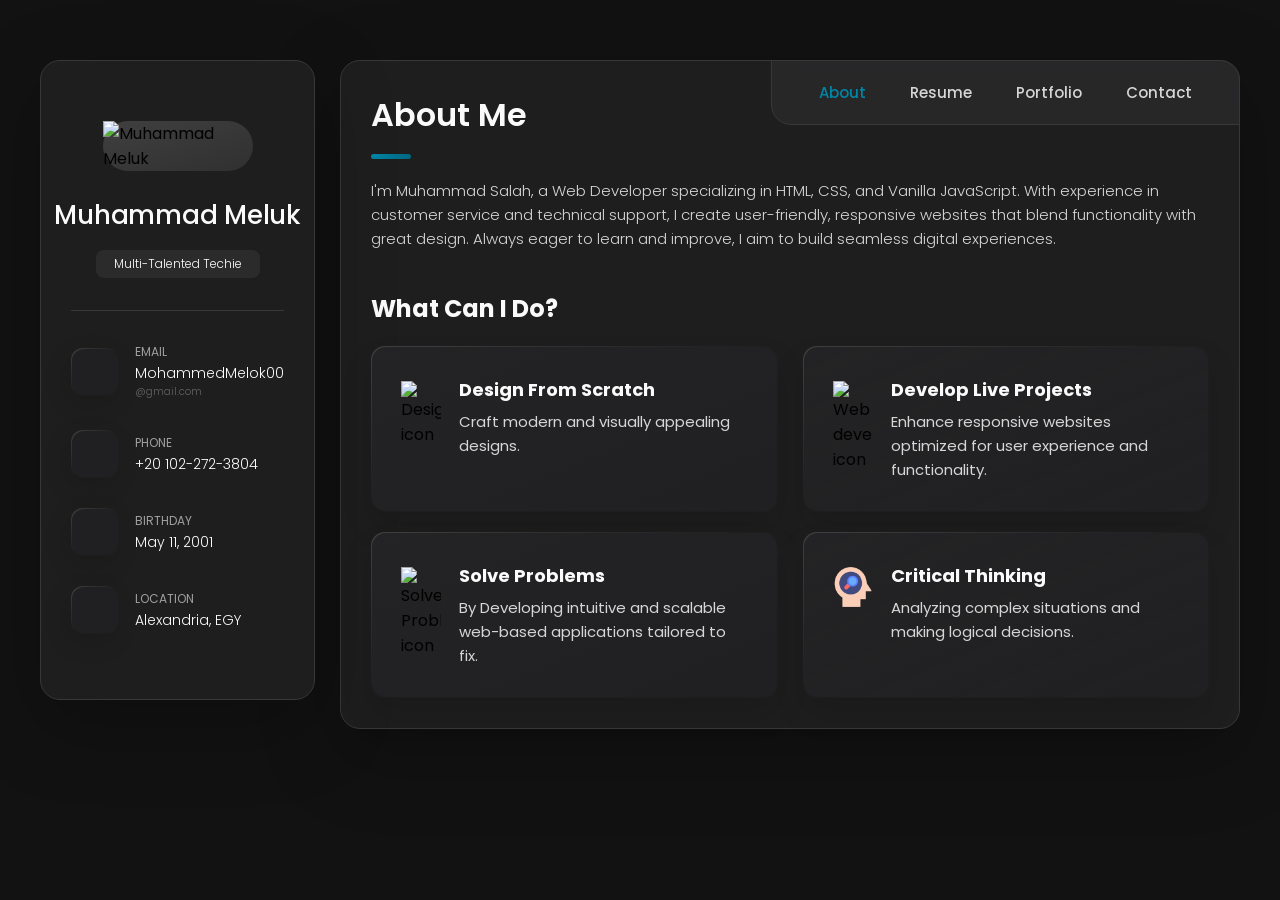
==== commit 12dc2285: "Update index.html" ====
--- a/index.html
+++ b/index.html
@@ -165,17 +165,7 @@
 
         <section class="about-text">
           <p>
-            I'm Creative Director and UI/UX Designer from Sydney, Australia, working in web development and print media.
-            I enjoy
-            turning complex problems into simple, beautiful and intuitive designs.
-          </p>
-
-          <p>
-            My job is to build your website so that it is functional and user-friendly but at the same time attractive.
-            Moreover, I
-            add personal touch to your product and make sure that is eye-catching and easy to use. My aim is to bring
-            across your
-            message and identity in the most creative way. I created web design for many famous brand companies.
+            I'm Muhammad Salah, a Web Developer specializing in HTML, CSS, and Vanilla JavaScript. With experience in customer service and technical support, I create user-friendly, responsive websites that blend functionality with great design. Always eager to learn and improve, I aim to build seamless digital experiences.
           </p>
         </section>
 
@@ -789,4 +779,4 @@
 
 </body>
 
-</html>+</html>
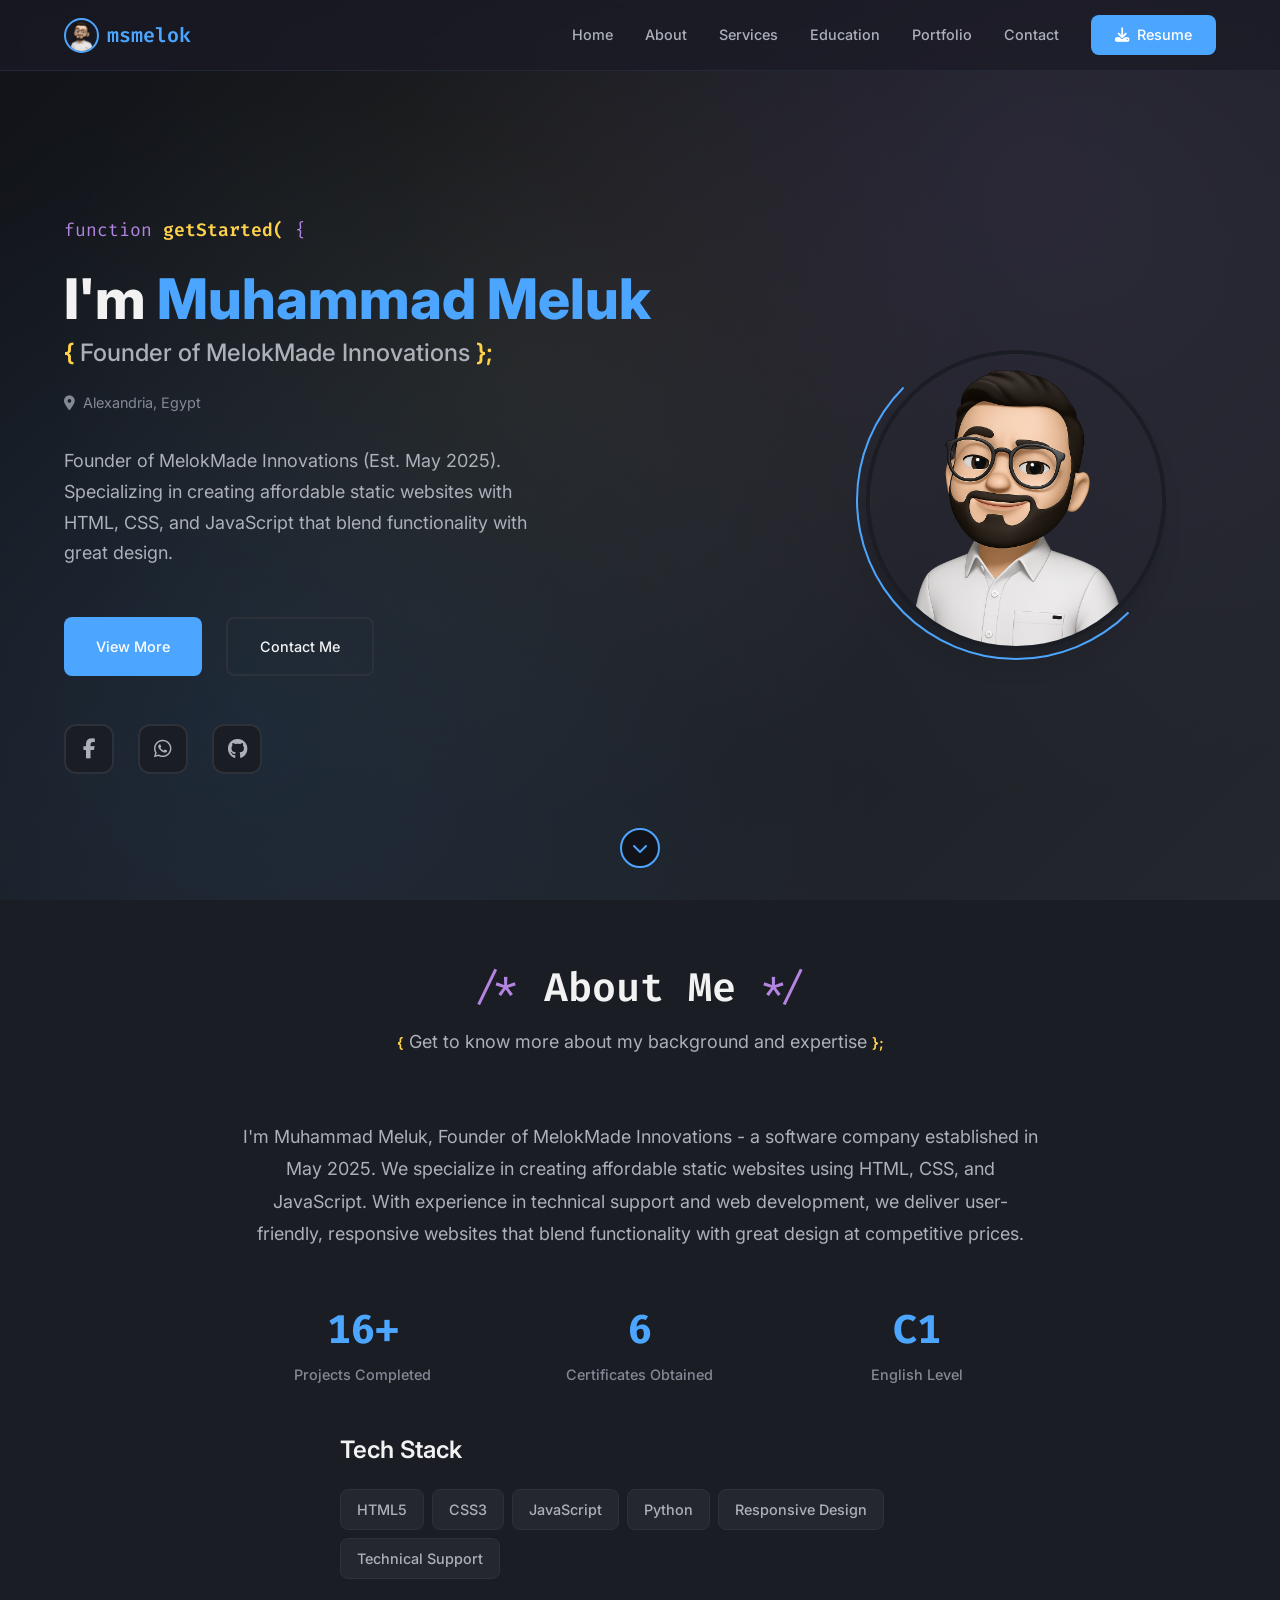
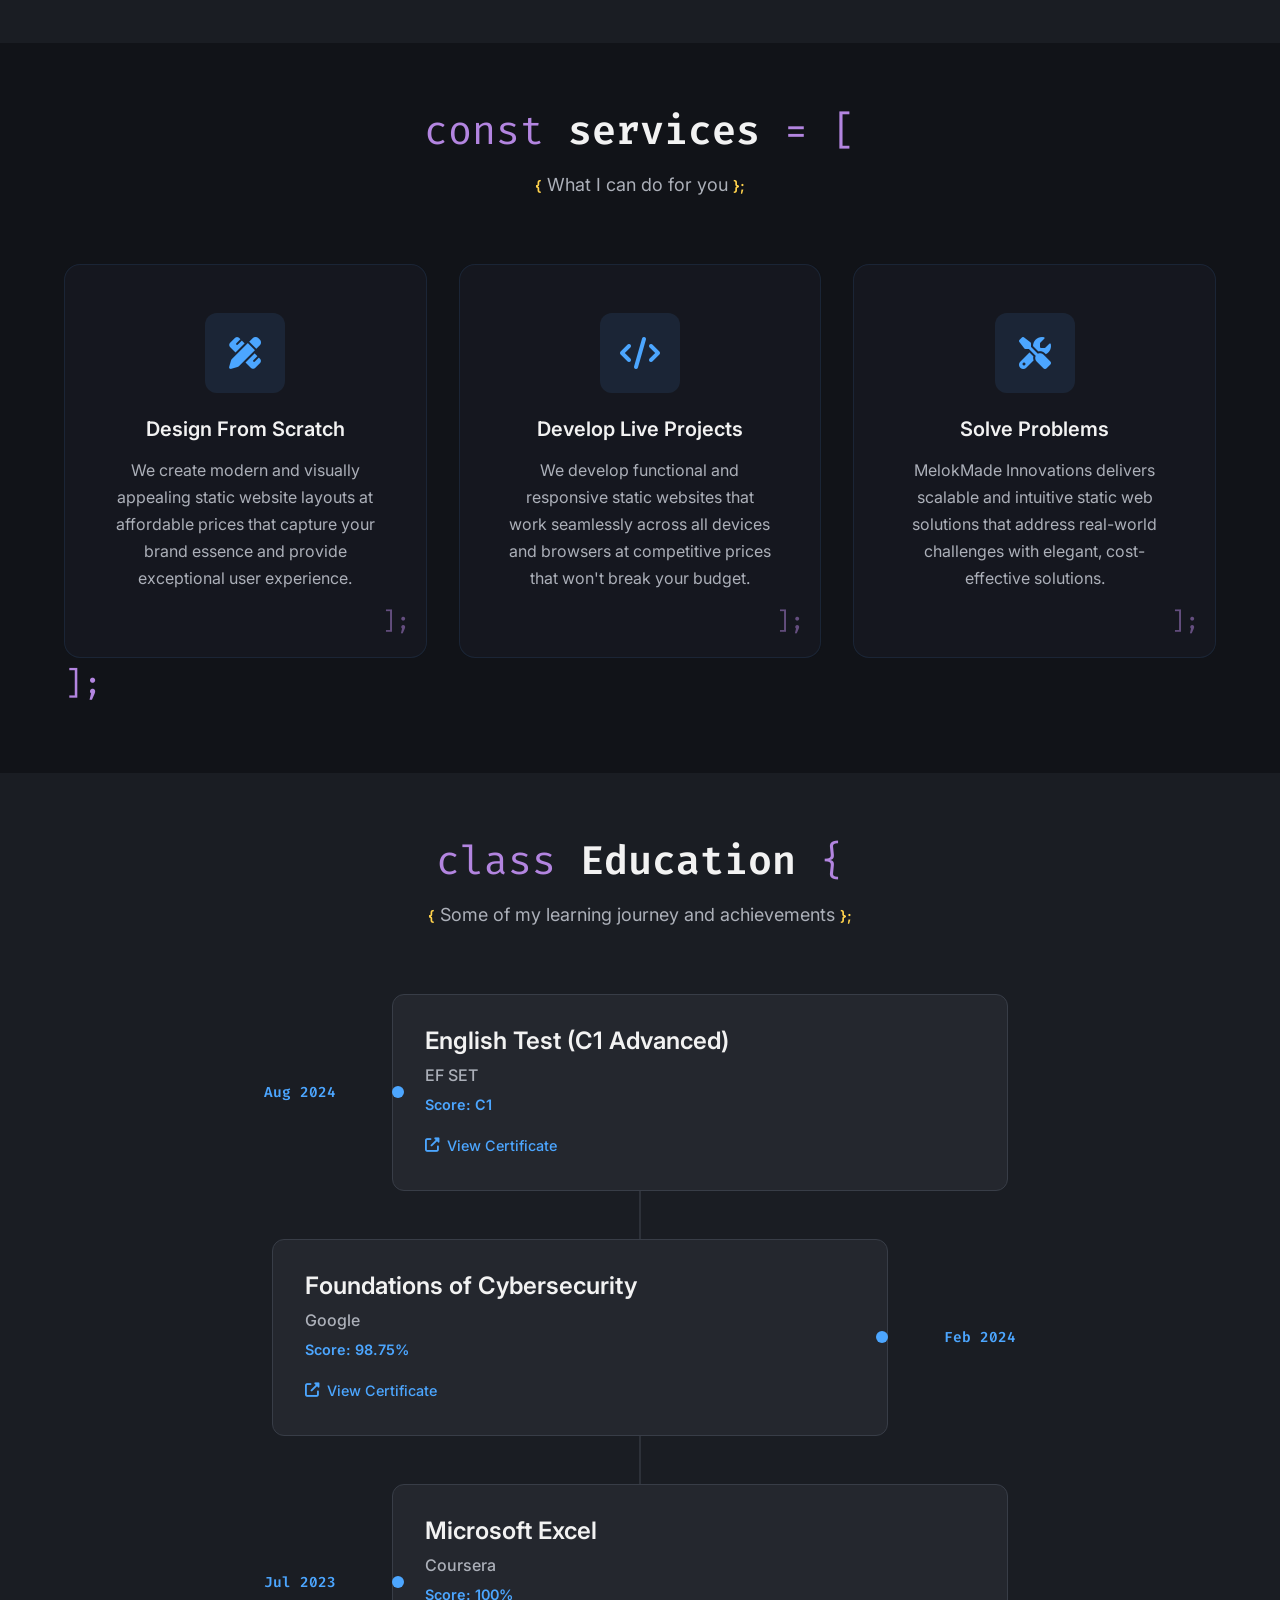
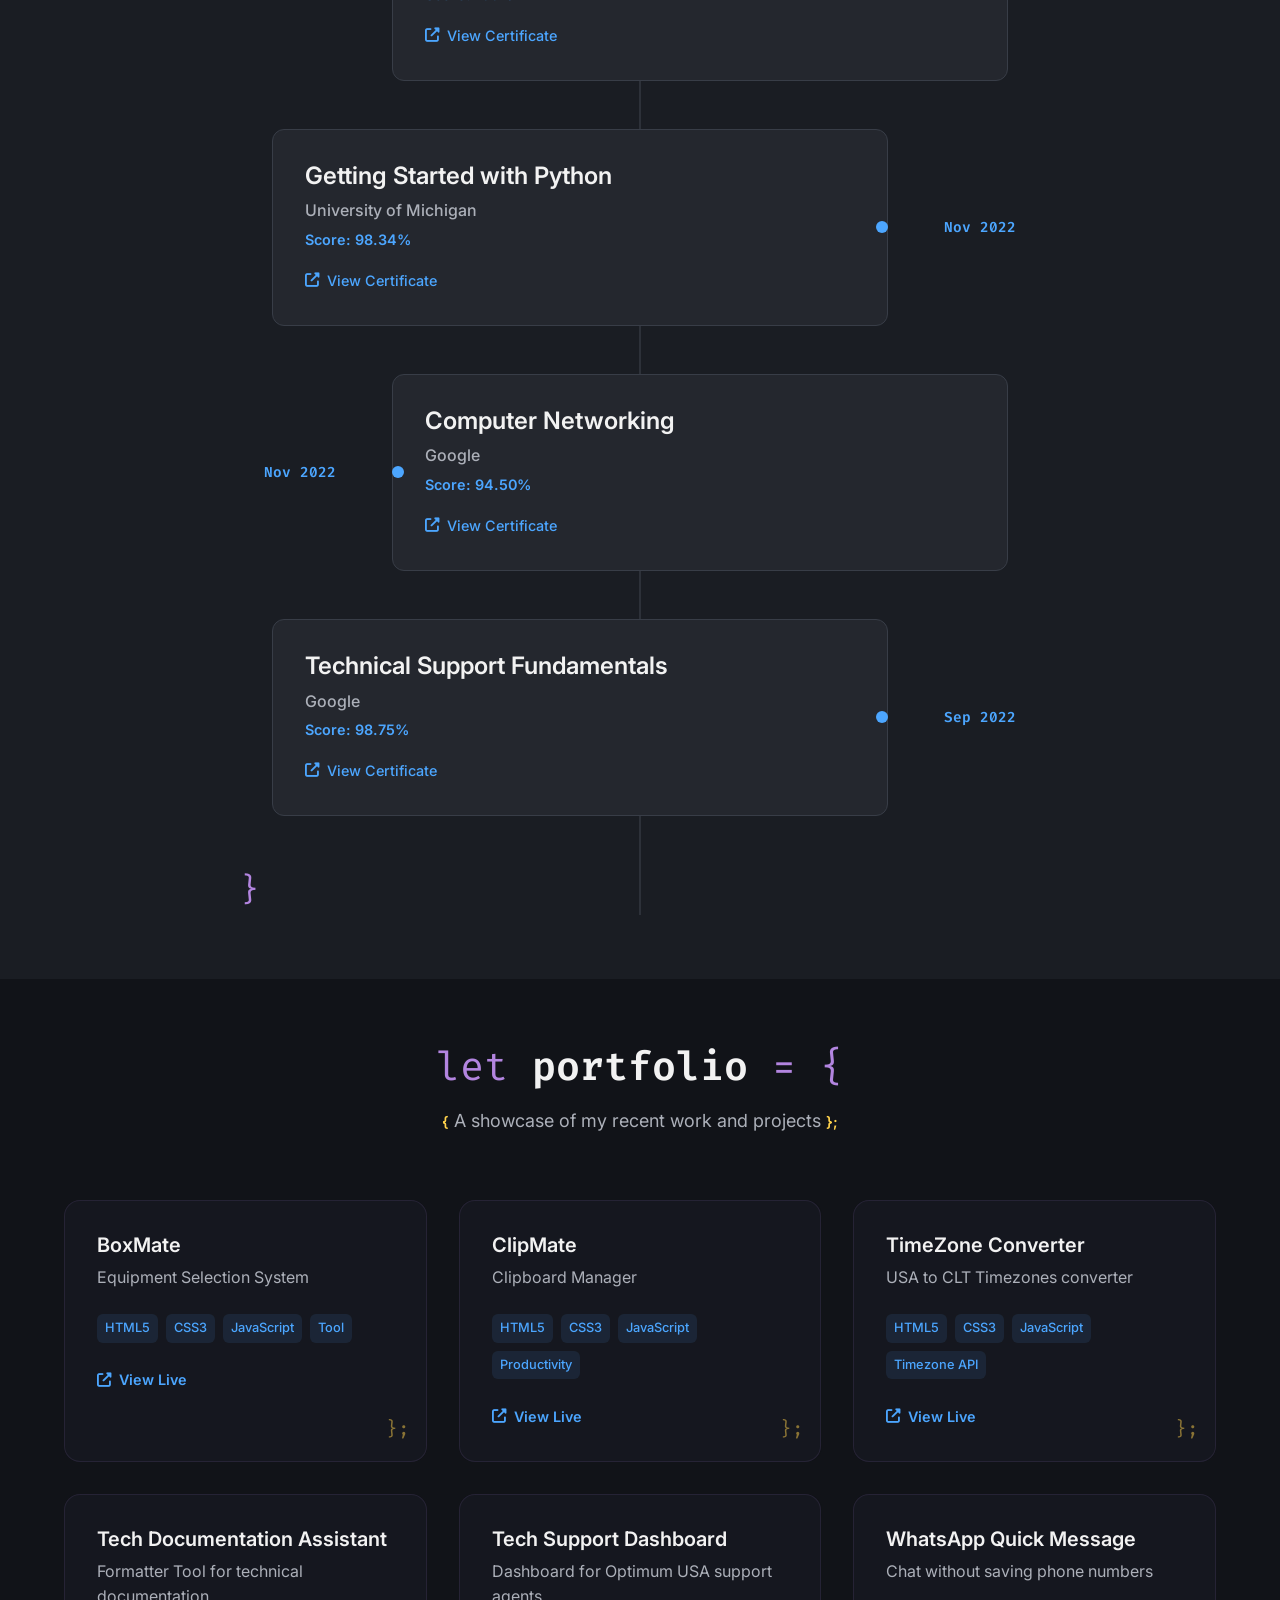
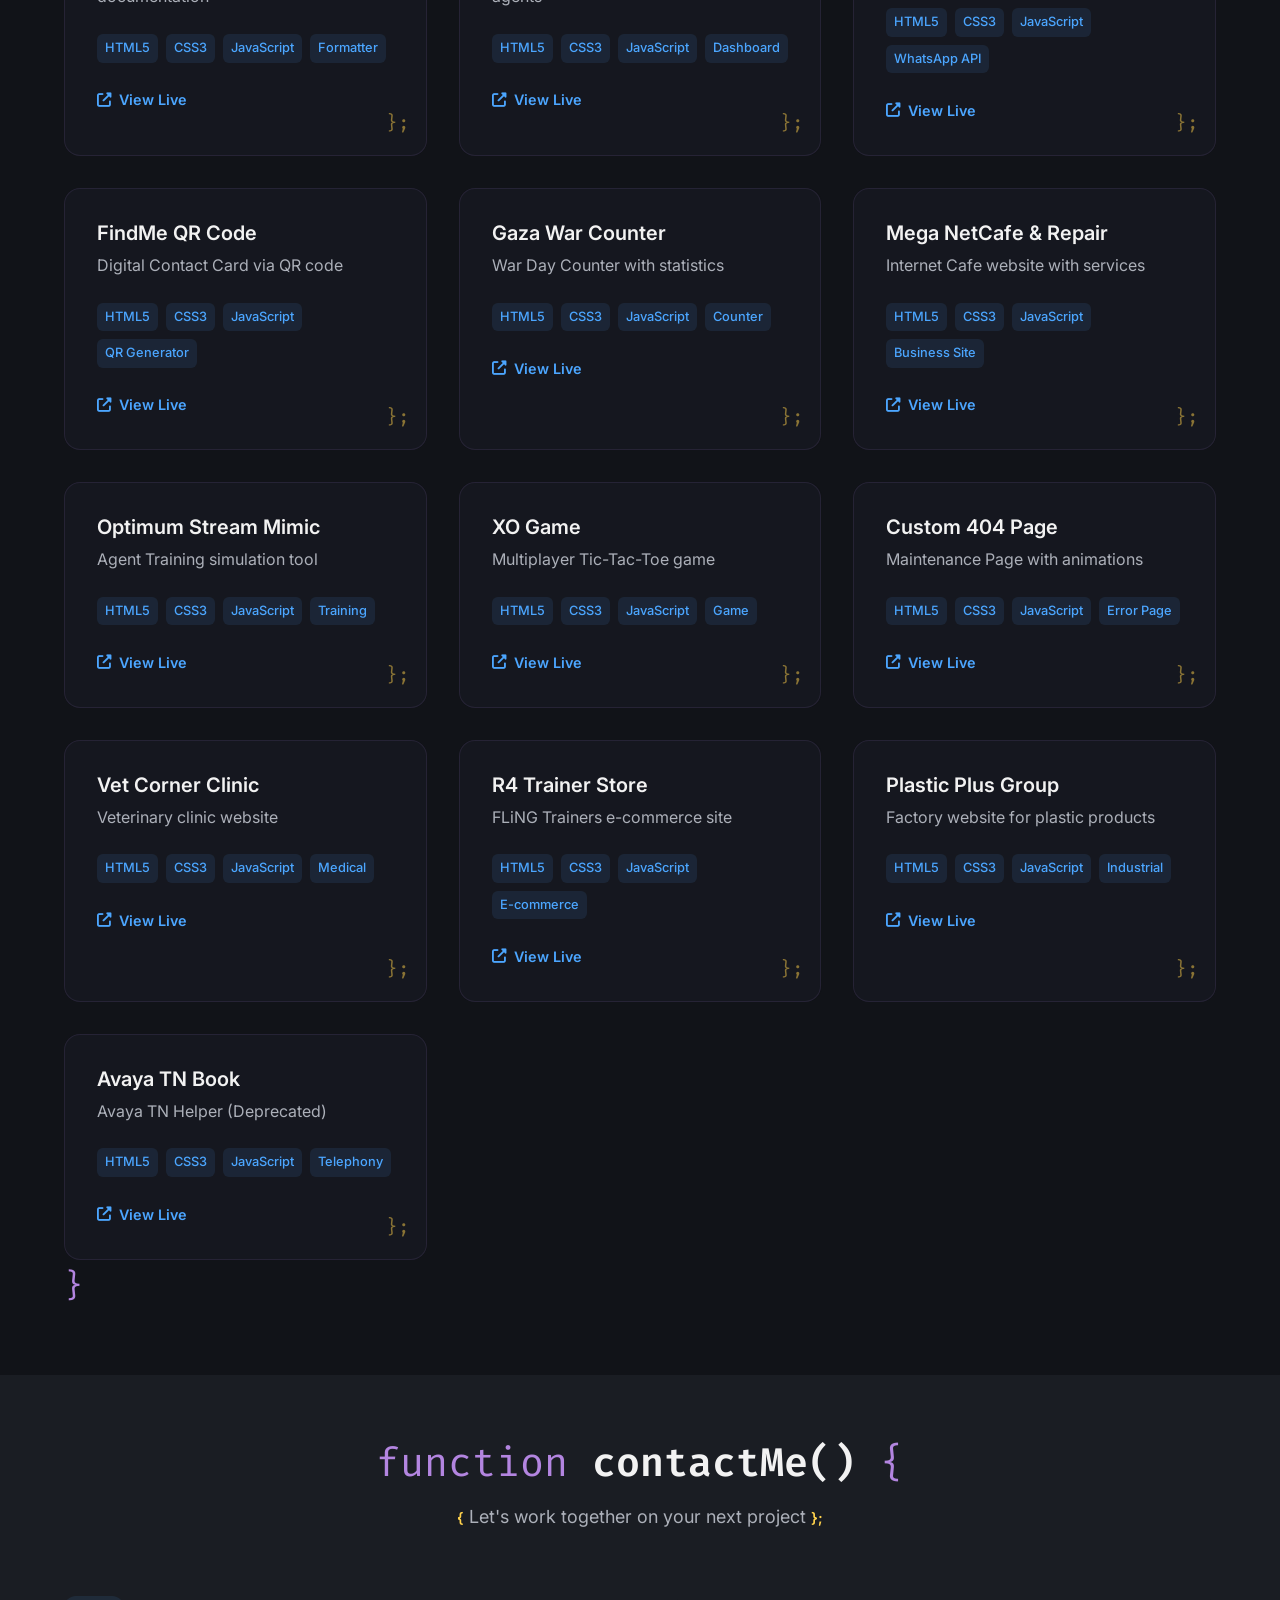
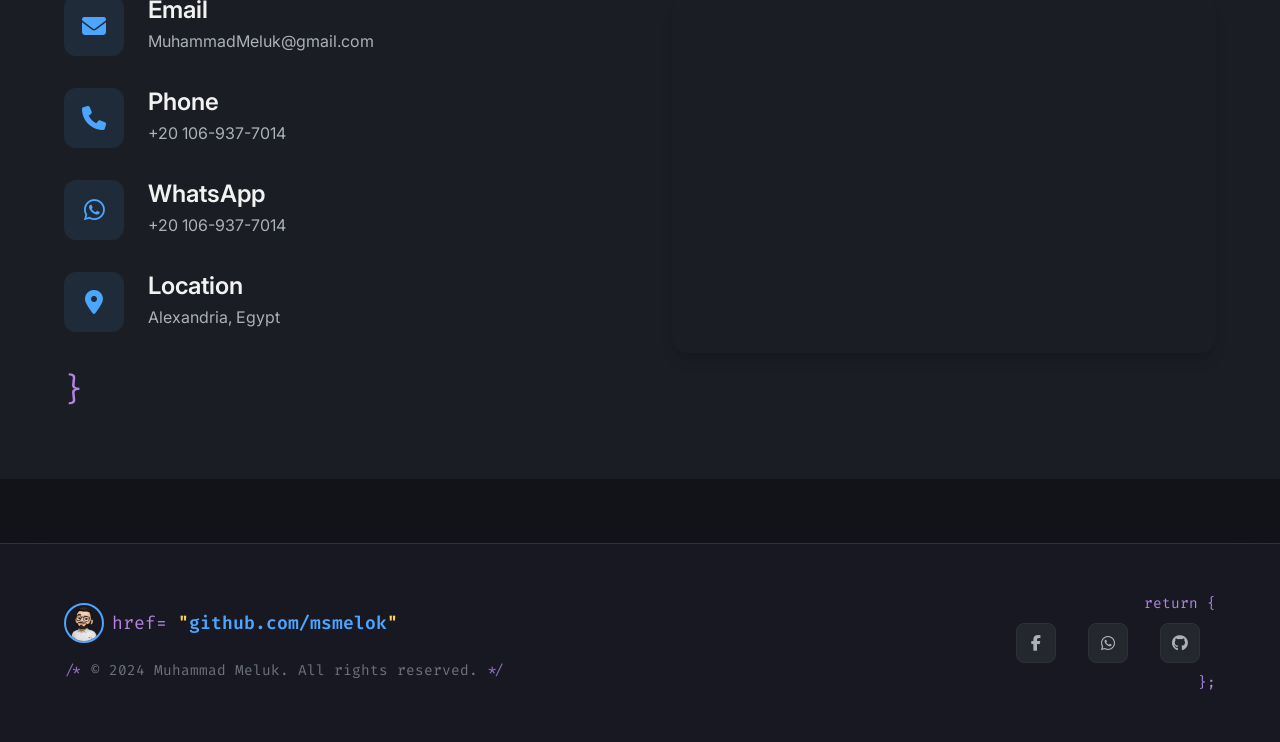
==== commit f57ae2b1: "v3.0.0" ====
--- a/index.html
+++ b/index.html
@@ -1,782 +1,447 @@
 <!DOCTYPE html>
 <html lang="en">
-
 <head>
-  <meta charset="UTF-8">
-  <meta http-equiv="X-UA-Compatible" content="IE=edge">
-  <meta name="viewport" content="width=device-width, initial-scale=1.0">
-  <title>Muhammad Meluk</title>
-  <link rel="shortcut icon" href="./assets/images/192x192.png" type="image/x-icon">
-  <link rel="stylesheet" href="./assets/css/style.css">
-  <link rel="preconnect" href="https://fonts.googleapis.com">
-  <link rel="preconnect" href="https://fonts.gstatic.com" crossorigin>
-  <link href="https://fonts.googleapis.com/css2?family=Poppins:wght@300;400;500;600&display=swap" rel="stylesheet">
+    <meta charset="UTF-8">
+    <meta name="viewport" content="width=device-width, initial-scale=1.0">
+    <title>Muhammad Meluk | Web Developer</title>
+    
+    <!-- SEO Meta Tags -->
+    <meta name="description" content="=Front-End Developer and Founder of MelokMade Innovations, with experience in technical support and web apps development using HTML, CSS, and Vanilla JavaScript.">
+    <meta name="keywords" content="Muhammad Meluk, msmelok, Web Developer, Portfolio, HTML, CSS, JavaScript, Technical Support, Egypt, Alexandria">
+    <meta name="author" content="Muhammad Meluk">
+    <meta name="robots" content="index, follow">
+    
+    <!-- Open Graph Meta Tags -->
+    <meta property="og:title" content="Muhammad Meluk | Web Developer">
+    <meta property="og:description" content="Explore the web development projects and services of Muhammad Meluk.">
+    <meta property="og:image" content="https://msmelok.github.io/dev/avatar.png">
+    <meta property="og:url" content="https://msmelok.github.io/dev">
+    <meta property="og:type" content="website">
+    
+    <!-- Twitter Card Meta Tags -->
+    <meta name="twitter:card" content="summary_large_image">
+    <meta name="twitter:title" content="Muhammad Meluk | Web Developer">
+    <meta name="twitter:description" content="Explore the web development projects and services of Muhammad Meluk.">
+    <meta name="twitter:image" content="https://msmelok.github.io/dev/avatar.png">
+    
+    <!-- PWA Manifest -->
+    <link rel="manifest" href="manifest.json">
+    
+    <!-- Favicon -->
+    <link rel="icon" type="image/x-icon" href="./avatar.png">
+    
+    <!-- Google Fonts -->
+    <link rel="preconnect" href="https://fonts.googleapis.com">
+    <link rel="preconnect" href="https://fonts.gstatic.com" crossorigin>
+    <link href="https://fonts.googleapis.com/css2?family=Fira+Code:wght@300;400;500;600;700&family=Inter:wght@300;400;500;600;700;800&display=swap" rel="stylesheet">
+    
+    <!-- Font Awesome -->
+    <link rel="stylesheet" href="https://cdnjs.cloudflare.com/ajax/libs/font-awesome/6.4.0/css/all.min.css">
+    
+    <!-- CSS -->
+    <link rel="stylesheet" href="./style.css">
 </head>
-
 <body>
-  <main>
-
-    <aside class="sidebar" data-sidebar>
-
-      <div class="sidebar-info">
-
-        <figure class="avatar-box">
-          <img src="./assets/images/my-avatar.png" alt="Muhammad Meluk" width="80">
-        </figure>
-
-        <div class="info-content">
-          <h1 class="name" title="Muhammad Meluk">Muhammad Meluk</h1>
-
-          <p class="title">Multi-Talented Techie</p>
-        </div>
-
-        <button class="info_more-btn" data-sidebar-btn>
-          <span>Show Contacts</span>
-
-          <ion-icon name="chevron-down"></ion-icon>
-        </button>
-
-      </div>
-
-      <div class="sidebar-info_more">
-
-        <div class="separator"></div>
-
-        <ul class="contacts-list">
-
-          <li class="contact-item">
-
-            <div class="icon-box">
-              <ion-icon name="mail-outline"></ion-icon>
-            </div>
-
-            <div class="contact-info">
-              <p class="contact-title">Email</p>
-                <a href="mailto:mohammedmelok001@gmail.com" class="contact-link">
-                  <p>MohammedMelok001<br><span class="emailSpan">@gmail.com</span></p>
+    <!-- Navigation -->
+    <nav class="navbar">
+        <div class="nav-container">
+            <div class="nav-logo">
+                <img src="avatar.png" alt="Muhammad Meluk" class="nav-avatar">
+                <span class="logo-text">msmelok</span>
+            </div>
+            <div class="nav-menu" id="nav-menu">
+                <a href="#home" class="nav-link">Home</a>
+                <a href="#about" class="nav-link">About</a>
+                <a href="#services" class="nav-link">Services</a>
+                <a href="#education" class="nav-link">Education</a>
+                <a href="#portfolio" class="nav-link">Portfolio</a>
+                <a href="#contact" class="nav-link">Contact</a>
+                <a href="#" class="nav-link resume-btn" id="download-resume">
+                    <i class="fas fa-download"></i> Resume
                 </a>
             </div>
-
-          </li>
-
-          <li class="contact-item">
-
-            <div class="icon-box">
-              <ion-icon name="phone-portrait-outline"></ion-icon>
-            </div>
-
-            <div class="contact-info">
-              <p class="contact-title">Phone</p>
-
-              <a href="tel:+201022723804" class="contact-link">+20 102-272-3804</a>
-            </div>
-
-          </li>
-
-          <li class="contact-item">
-
-            <div class="icon-box">
-              <ion-icon name="calendar-outline"></ion-icon>
-            </div>
-
-            <div class="contact-info">
-              <p class="contact-title">Birthday</p>
-
-              <time datetime="2001-05-11">May 11, 2001</time>
-            </div>
-
-          </li>
-
-          <li class="contact-item">
-
-            <div class="icon-box">
-              <ion-icon name="location-outline"></ion-icon>
-            </div>
-
-            <div class="contact-info">
-              <p class="contact-title">Location</p>
-
-              <address>Alexandria, EGY</address>
-            </div>
-
-          </li>
-
-        </ul>
-
-        <div class="separator"></div>
-
-        <ul class="social-list">
-
-          <li class="social-item">
-            <a href="https://www.facebook.com/muhammad.salah.meluk" target="_blank" class="social-link">
-              <ion-icon name="logo-facebook"></ion-icon>
+            <div class="nav-toggle" id="nav-toggle">
+                <span class="bar"></span>
+                <span class="bar"></span>
+                <span class="bar"></span>
+            </div>
+        </div>
+    </nav>
+
+    <!-- Hero Section -->
+    <section id="home" class="hero">
+        <div class="hero-container">
+            <div class="hero-content">
+                <div class="hero-text">
+                    <div class="hero-greeting">
+                        <span class="code-comment">function</span>
+                        <span class="greeting-text code-bracket">getStarted()</span>
+                        <span class="code-comment">{</span>
+                    </div>
+                    <h1 class="hero-name">
+                        <span class="code-syntax">I'm</span> <span class="name-highlight">Muhammad Meluk</span>
+                    </h1>
+                    <h2 class="hero-title"><span class="code-bracket">{</span> Founder of MelokMade Innovations <span class="code-bracket">};</span></h2>
+                    <div class="hero-location">
+                        <i class="fas fa-map-marker-alt"></i>
+                        <span>Alexandria, Egypt</span>
+                    </div>
+                    <p class="hero-description">
+                        Founder of MelokMade Innovations (Est. May 2025). Specializing in creating 
+                        affordable static websites with HTML, CSS, and JavaScript that blend functionality with great design.
+                    </p>
+                    <div class="hero-buttons">
+                        <a href="#portfolio" class="btn btn-primary">View More</a>
+                        <a href="#contact" class="btn btn-secondary">Contact Me</a>
+                    </div>
+                    <div class="hero-social">
+                        <a href="https://www.facebook.com/61575773733713" class="social-link" title="Facebook">
+                            <i class="fab fa-facebook-f"></i>
+                        </a>
+                        <a href="https://wa.me/201069377014" class="social-link" title="WhatsApp">
+                            <i class="fab fa-whatsapp"></i>
+                        </a>
+                        <a href="https://github.com/msmelok" class="social-link" title="GitHub">
+                            <i class="fab fa-github"></i>
+                        </a>
+                    </div>
+                </div>
+                <div class="hero-avatar">
+                    <div class="avatar-container">
+                        <img src="avatar.png" alt="Muhammad Meluk Avatar" class="avatar-image">
+                        <div class="avatar-ring"></div>
+                    </div>
+                </div>
+            </div>
+        </div>
+        <div class="hero-scroll">
+            <a href="#about" class="scroll-indicator">
+                <i class="fas fa-chevron-down"></i>
             </a>
-          </li>
-
-          <li class="social-item">
-            <a href="https://wa.me/201022723804" class="social-link">
-              <ion-icon name="logo-whatsapp"></ion-icon>
-            </a>
-          </li>
-
-          <li class="social-item">
-            <a href="https://github.com/MSMelok" class="social-link">
-              <ion-icon name="logo-github"></ion-icon>
-            </a>
-          </li>
-
-        </ul>
-
-      </div>
-
-    </aside>
-
-    <div class="main-content">
-
-      <nav class="navbar">
-
-        <ul class="navbar-list">
-
-          <li class="navbar-item">
-            <button class="navbar-link  active" data-nav-link>About</button>
-          </li>
-
-          <li class="navbar-item">
-            <button class="navbar-link" data-nav-link>Resume</button>
-          </li>
-
-          <li class="navbar-item">
-            <button class="navbar-link" data-nav-link>Portfolio</button>
-          </li>
-
-          <li class="navbar-item">
-            <button class="navbar-link" data-nav-link>Contact</button>
-          </li>
-
-        </ul>
-
-      </nav>
-
-      <article class="about  active" data-page="about">
-
-        <header>
-          <h2 class="h2 article-title">About me</h2>
-        </header>
-
-        <section class="about-text">
-          <p>
-            I'm Muhammad Salah, a Web Developer specializing in HTML, CSS, and Vanilla JavaScript. With experience in customer service and technical support, I create user-friendly, responsive websites that blend functionality with great design. Always eager to learn and improve, I aim to build seamless digital experiences.
-          </p>
-        </section>
-
-
-        <section class="service">
-
-          <h3 class="h3 service-title">What Can I Do?</h3>
-        
-          <ul class="service-list">
-        
-            <li class="service-item">
-              <div class="service-icon-box">
-                <img src="./assets/images/icon-design.png" alt="Design icon" width="40">
-              </div>
-              <div class="service-content-box">
-                <h4 class="h4 service-item-title">Design From Scratch</h4>
-                <p class="service-item-text">
-                  Craft modern and visually appealing designs.
+        </div>
+    </section>
+
+    <!-- About Section -->
+    <section id="about" class="about">
+        <div class="container">
+            <div class="section-header">
+                <h2 class="section-title">
+                    <span class="code-comment">/* </span>About Me<span class="code-comment"> */</span>
+                </h2>
+                <p class="section-subtitle">
+                    <span class="code-bracket">{</span>
+                    Get to know more about my background and expertise
+                    <span class="code-bracket">};</span>
                 </p>
-              </div>
-            </li>
-        
-            <li class="service-item">
-              <div class="service-icon-box">
-                <img src="./assets/images/icon-dev.png" alt="Web development icon" width="40">
-              </div>
-              <div class="service-content-box">
-                <h4 class="h4 service-item-title">Develop Live Projects</h4>
-                <p class="service-item-text">
-                  Enhance responsive websites optimized for user experience and functionality.
+            </div>
+            <div class="about-content">
+                <div class="about-text">
+                    <p class="about-description">
+                        I'm Muhammad Meluk, Founder of MelokMade Innovations - a software company established in May 2025. 
+                        We specialize in creating affordable static websites using HTML, CSS, and JavaScript. 
+                        With experience in technical support and web development, we deliver user-friendly, 
+                        responsive websites that blend functionality with great design at competitive prices.
+                    </p>
+                    <div class="about-stats">
+                        <div class="stat-item">
+                            <span class="stat-number">16+</span>
+                            <span class="stat-label">Projects Completed</span>
+                        </div>
+                        <div class="stat-item">
+                            <span class="stat-number">6</span>
+                            <span class="stat-label">Certificates Obtained</span>
+                        </div>
+                        <div class="stat-item">
+                            <span class="stat-number">C1</span>
+                            <span class="stat-label">English Level</span>
+                        </div>
+                    </div>
+                    <div class="tech-stack">
+                        <h3>Tech Stack</h3>
+                        <div class="tech-items">
+                            <span class="tech-item">HTML5</span>
+                            <span class="tech-item">CSS3</span>
+                            <span class="tech-item">JavaScript</span>
+                            <span class="tech-item">Python</span>
+                            <span class="tech-item">Responsive Design</span>
+                            <span class="tech-item">Technical Support</span>
+                        </div>
+                    </div>
+                </div>
+            </div>
+        </div>
+    </section>
+
+    <!-- Services Section -->
+    <section id="services" class="services">
+        <div class="container">
+            <div class="section-header">
+                <h2 class="section-title">
+                    <span class="code-comment">const </span>services<span class="code-comment"> = [</span>
+                </h2>
+                <p class="section-subtitle">
+                    <span class="code-bracket">{</span>
+                    What I can do for you
+                    <span class="code-bracket">};</span>
                 </p>
-              </div>
-            </li>
-        
-            <li class="service-item">
-              <div class="service-icon-box">
-                <img src="./assets/images/icon-solve.png" alt="Solve Problems icon" width="40">
-              </div>
-              <div class="service-content-box">
-                <h4 class="h4 service-item-title">Solve Problems</h4>
-                <p class="service-item-text">
-                  By Developing intuitive and scalable web-based applications tailored to fix.
+            </div>
+            <div class="services-grid">
+                <div class="service-card">
+                    <div class="service-icon">
+                        <i class="fas fa-pencil-ruler"></i>
+                    </div>
+                    <h3 class="service-title">Design From Scratch</h3>
+                    <p class="service-description">
+                        We create modern and visually appealing static website layouts 
+                        at affordable prices that capture your brand essence and provide exceptional user experience.
+                    </p>
+                </div>
+                <div class="service-card">
+                    <div class="service-icon">
+                        <i class="fas fa-code"></i>
+                    </div>
+                    <h3 class="service-title">Develop Live Projects</h3>
+                    <p class="service-description">
+                        We develop functional and responsive static websites that work seamlessly across 
+                        all devices and browsers at competitive prices that won't break your budget.
+                    </p>
+                </div>
+                <div class="service-card">
+                    <div class="service-icon">
+                        <i class="fas fa-tools"></i>
+                    </div>
+                    <h3 class="service-title">Solve Problems</h3>
+                    <p class="service-description">
+                        MelokMade Innovations delivers scalable and intuitive static web solutions 
+                        that address real-world challenges with elegant, cost-effective solutions.
+                    </p>
+                </div>
+            </div>
+            <span class="code-comment" style="font-size: 32px;"> ];</span>
+        </div>
+    </section>
+
+    <!-- Education Section -->
+    <section id="education" class="education">
+        <div class="container">
+            <div class="section-header">
+                <h2 class="section-title">
+                    <span class="code-comment">class </span>Education<span class="code-comment"> {</span>
+                </h2>
+                <p class="section-subtitle">
+                    <span class="code-bracket">{</span>
+                    Some of my learning journey and achievements
+                    <span class="code-bracket">};</span>
                 </p>
-              </div>
-            </li>
-        
-            <li class="service-item">
-              <div class="service-icon-box">
-                <img src="./assets/images/icon-thinking.png" alt="thinking icon" width="40">
-              </div>
-              <div class="service-content-box">
-                <h4 class="h4 service-item-title">Critical Thinking</h4>
-                <p class="service-item-text">
-                  Analyzing complex situations and making logical decisions.
+            </div>
+            <div class="education-timeline">
+                <div class="timeline-item">
+                    <div class="timeline-date">Aug 2024</div>
+                    <div class="timeline-content">
+                        <h3>English Test (C1 Advanced)</h3>
+                        <p class="timeline-institution">EF SET</p>
+                        <p class="timeline-score">Score: C1</p>
+                        <a href="https://cert.efset.org/k1q97e" class="timeline-link" target="_blank">
+                            <i class="fas fa-external-link-alt"></i> View Certificate
+                        </a>
+                    </div>
+                </div>
+                <div class="timeline-item">
+                    <div class="timeline-date">Feb 2024</div>
+                    <div class="timeline-content">
+                        <h3>Foundations of Cybersecurity</h3>
+                        <p class="timeline-institution">Google</p>
+                        <p class="timeline-score">Score: 98.75%</p>
+                        <a href="https://www.coursera.org/account/accomplishments/certificate/FZ2UNZJYCZCC" class="timeline-link" target="_blank">
+                            <i class="fas fa-external-link-alt"></i> View Certificate
+                        </a>
+                    </div>
+                </div>
+                <div class="timeline-item">
+                    <div class="timeline-date">Jul 2023</div>
+                    <div class="timeline-content">
+                        <h3>Microsoft Excel</h3>
+                        <p class="timeline-institution">Coursera</p>
+                        <p class="timeline-score">Score: 100%</p>
+                        <a href="https://www.coursera.org/account/accomplishments/certificate/22MW4P93UPP4" class="timeline-link" target="_blank">
+                            <i class="fas fa-external-link-alt"></i> View Certificate
+                        </a>
+                    </div>
+                </div>
+                <div class="timeline-item">
+                    <div class="timeline-date">Nov 2022</div>
+                    <div class="timeline-content">
+                        <h3>Getting Started with Python</h3>
+                        <p class="timeline-institution">University of Michigan</p>
+                        <p class="timeline-score">Score: 98.34%</p>
+                        <a href="https://www.coursera.org/account/accomplishments/certificate/TW9GKDPR2S3Z" class="timeline-link" target="_blank">
+                            <i class="fas fa-external-link-alt"></i> View Certificate
+                        </a>
+                    </div>
+                </div>
+                <div class="timeline-item">
+                    <div class="timeline-date">Nov 2022</div>
+                    <div class="timeline-content">
+                        <h3>Computer Networking</h3>
+                        <p class="timeline-institution">Google</p>
+                        <p class="timeline-score">Score: 94.50%</p>
+                        <a href="https://www.coursera.org/account/accomplishments/certificate/XT4CH9JRT6BV" class="timeline-link" target="_blank">
+                            <i class="fas fa-external-link-alt"></i> View Certificate
+                        </a>
+                    </div>
+                </div>
+                <div class="timeline-item">
+                    <div class="timeline-date">Sep 2022</div>
+                    <div class="timeline-content">
+                        <h3>Technical Support Fundamentals</h3>
+                        <p class="timeline-institution">Google</p>
+                        <p class="timeline-score">Score: 98.75%</p>
+                        <a href="https://www.coursera.org/account/accomplishments/certificate/VRLVFG3EY9LB" class="timeline-link" target="_blank">
+                            <i class="fas fa-external-link-alt"></i> View Certificate
+                        </a>
+                    </div>
+                </div>
+                <div class="timeline-item">
+                    <div class="timeline-date">2022</div>
+                    <div class="timeline-content">
+                        <h3>Commerce Diploma</h3>
+                        <p class="timeline-institution">Local Institution</p>
+                        <p class="timeline-score">Graduated</p>
+                    </div>
+                </div>
+                <span class="code-comment" style="font-size: 32px;"> }</span>
+            </div>
+        </div>
+    </section>
+
+    <!-- Portfolio Section -->
+    <section id="portfolio" class="portfolio">
+    <div class="container">
+        <div class="section-header">
+            <h2 class="section-title">
+                <span class="code-comment">let </span>portfolio<span class="code-comment"> = {</span>
+            </h2>
+            <p class="section-subtitle">
+                <span class="code-bracket">{</span>
+                A showcase of my recent work and projects
+                <span class="code-bracket">};</span>
+            </p>
+        </div>
+        <div class="portfolio-grid" id="portfolio-grid">
+            <!-- Projects will be inserted here by JavaScript -->
+        </div>
+        <span class="code-comment" style="font-size: 32px;"> }</span>
+    </div>
+</section>
+
+    <!-- Contact Section -->
+    <section id="contact" class="contact">
+        <div class="container">
+            <div class="section-header">
+                <h2 class="section-title">
+                    <span class="code-comment">function </span>contactMe()<span class="code-comment"> {</span>
+                </h2>
+                <p class="section-subtitle">
+                    <span class="code-bracket">{</span>
+                    Let's work together on your next project
+                    <span class="code-bracket">};</span>
                 </p>
-              </div>
-            </li>
-        
-          </ul>
-        
-        </section>
-        
-        
-
-      </article>
-
-
-      <article class="resume" data-page="resume">
-
-        <header>
-          <h2 class="h2 article-title">Resume</h2>
-        </header>
-
-        <section class="timeline">
-
-          <div class="title-wrapper">
-            <div class="icon-box">
-              <ion-icon name="book-outline"></ion-icon>
-            </div>
-
-            <h3 class="h3">Education</h3>
-          </div>
-
-          <ol class="timeline-list">
-
-            <li class="timeline-item">
-              <h4 class="h4 timeline-item-title">Technical Support Fundamentals</h4>
-              <span>Sep 9, 2022</span>
-              <p class="timeline-text">
-                Completed Google's course with a <strong>98.75%</strong> grade.
-                <a class="viewCertificateHyperlink" href="https://www.coursera.org/account/accomplishments/certificate/VRLVFG3EY9LB" target="_blank">
-                  <p>Click to View Certificate</p>
-                </a>
-              </p>
-            </li>
-          
-            <li class="timeline-item">
-              <h4 class="h4 timeline-item-title">Getting Started with Python</h4>
-              <span>Nov 10, 2022</span>
-              <p class="timeline-text">
-                Completed the course from University of Michigan with a <strong>98.34%</strong> grade.
-                <a class="viewCertificateHyperlink" href="https://www.coursera.org/account/accomplishments/certificate/TW9GKDPR2S3Z" target="_blank">
-                  <p>Click to View Certificate</p>
-                </a>
-              </p>
-            </li>
-          
-            <li class="timeline-item">
-              <h4 class="h4 timeline-item-title">Computer Networking</h4>
-              <span>Nov 23, 2022</span>
-              <p class="timeline-text">
-                Completed Google's course with a <strong>94.50%</strong> grade.
-                <a class="viewCertificateHyperlink" href="https://www.coursera.org/account/accomplishments/certificate/XT4CH9JRT6BV" target="_blank">
-                  <p>Click to View Certificate</p>
-                </a>
-              </p>
-            </li>
-          
-            <li class="timeline-item">
-              <h4 class="h4 timeline-item-title">Introduction to Microsoft Excel</h4>
-              <span>Jul 5, 2023</span>
-              <p class="timeline-text">
-                Completed with a perfect <strong>100%</strong> grade.
-                <a class="viewCertificateHyperlink" href="https://www.coursera.org/account/accomplishments/certificate/22MW4P93UPP4" target="_blank">
-                  <p>Click to View Certificate</p>
-                </a>
-              </p>
-            </li>
-          
-            <li class="timeline-item">
-              <h4 class="h4 timeline-item-title">Foundations of Cybersecurity</h4>
-              <span>Feb 10, 2024</span>
-              <p class="timeline-text">
-                Completed Google's course with a <strong>98.75%</strong> grade.
-                <a class="viewCertificateHyperlink" href="https://www.coursera.org/account/accomplishments/certificate/FZ2UNZJYCZCC" target="_blank">
-                  <p>Click to View Certificate</p>
-                </a>
-              </p>
-            </li>
-          
-            <li class="timeline-item">
-              <h4 class="h4 timeline-item-title">English Level Test (C1 Advanced)</h4>
-              <span>Aug 25, 2024</span>
-              <p class="timeline-text">
-                Achieved a C1 Advanced level in English based on the EF SET test.
-                <a class="viewCertificateHyperlink" href="https://cert.efset.org/k1q97e" target="_blank">
-                  <p>Click to View Certificate</p>
-                </a>
-              </p>
-            </li>
-          
-            <li class="timeline-item">
-              <h4 class="h4 timeline-item-title">Commerce Diploma</h4>
-              <span>2022</span>
-              <p class="timeline-text">
-                Earned a local school diploma in Commerce.
-              </p>
-            </li>
-          
-          </ol>
-          
-
-        </section>
-<!--
-        <section class="timeline">
-
-          <div class="title-wrapper">
-            <div class="icon-box">
-              <ion-icon name="book-outline"></ion-icon>
-            </div>
-
-            <h3 class="h3">Experience</h3>
-          </div>
-
-          <ol class="timeline-list">
-
-            <li class="timeline-item">
-
-              <h4 class="h4 timeline-item-title">Creative director</h4>
-
-              <span>2015 — Present</span>
-
-              <p class="timeline-text">
-                Nemo enim ipsam voluptatem blanditiis praesentium voluptum delenit atque corrupti, quos dolores et qvuas
-                molestias
-                exceptur.
-              </p>
-
-            </li>
-
-            <li class="timeline-item">
-
-              <h4 class="h4 timeline-item-title">Art director</h4>
-
-              <span>2013 — 2015</span>
-
-              <p class="timeline-text">
-                Nemo enims ipsam voluptatem, blanditiis praesentium voluptum delenit atque corrupti, quos dolores et
-                quas molestias
-                exceptur.
-              </p>
-
-            </li>
-
-            <li class="timeline-item">
-
-              <h4 class="h4 timeline-item-title">Web designer</h4>
-
-              <span>2010 — 2013</span>
-
-              <p class="timeline-text">
-                Nemo enims ipsam voluptatem, blanditiis praesentium voluptum delenit atque corrupti, quos dolores et
-                quas molestias
-                exceptur.
-              </p>
-
-            </li>
-
-          </ol>
-
-        </section>
-
--->
-
-        <section class="skill">
-
-          <h3 class="h3 skills-title">My skills</h3>
-
-          <ul class="skills-list content-card">
-
-            <li class="skills-item">
-
-              <div class="title-wrapper">
-                <h5 class="h5">Web design</h5>
-                <data value="80">80%</data>
-              </div>
-
-              <div class="skill-progress-bg">
-                <div class="skill-progress-fill" style="width: 80%;"></div>
-              </div>
-
-            </li>
-
-            <li class="skills-item">
-
-              <div class="title-wrapper">
-                <h5 class="h5">Web Development</h5>
-                <data value="50">50%</data>
-              </div>
-
-              <div class="skill-progress-bg">
-                <div class="skill-progress-fill" style="width: 70%;"></div>
-              </div>
-
-            </li>
-
-            <li class="skills-item">
-
-              <div class="title-wrapper">
-                <h5 class="h5">Computer Skills</h5>
-                <data value="85">85%</data>
-              </div>
-
-              <div class="skill-progress-bg">
-                <div class="skill-progress-fill" style="width: 90%;"></div>
-              </div>
-
-            </li>
-
-            <li class="skills-item">
-
-              <div class="title-wrapper">
-                <h5 class="h5">AI managment</h5>
-                <data value="70">70%</data>
-              </div>
-
-              <div class="skill-progress-bg">
-                <div class="skill-progress-fill" style="width: 50%;"></div>
-              </div>
-
-            </li>
-
-          </ul>
-
-        </section>
-
-      </article>
-
-
-      <article class="portfolio" data-page="portfolio">
-
-        <header>
-          <h2 class="h2 article-title">Projects</h2>
-        </header>
-
-        <section class="projects">
-
-          <ul class="filter-list">
-        
-            <li class="filter-item">
-              <button class="active" data-filter-btn>All</button>
-            </li>
-        
-            <li class="filter-item">
-              <button data-filter-btn>Web Application</button>
-            </li>
-        
-          </ul>
-        
-          <div class="filter-select-box">
-        
-            <button class="filter-select" data-select>
-        
-              <div class="select-value" data-selecct-value>Select category</div>
-        
-              <div class="select-icon">
-                <ion-icon name="chevron-down"></ion-icon>
-              </div>
-        
-            </button>
-        
-            <ul class="select-list">
-        
-              <li class="select-item">
-                <button data-select-item>All</button>
-              </li>
-        
-              <li class="select-item">
-                <button data-select-item>Web Application</button>
-              </li>
-        
-            </ul>
-        
-          </div>
-        
-          <ul class="project-list">
-        
-            <li class="project-item active" data-filter-item data-category="web application">
-              <a href="https://msmelok.github.io/box-mate/" target="_blank">
-                <figure class="project-img">
-                  <div class="project-item-icon-box">
-                    <ion-icon name="eye-outline"></ion-icon>
-                  </div>
-                  <img src="./assets/images/boxMate-mock.jpeg" alt="BoxMate">
-                </figure>
-                <h3 class="project-title">BoxMate</h3>
-                <p class="project-category">Next-Generation Equipment Selection System</p>
-              </a>
-            </li>
-        
-            <li class="project-item active" data-filter-item data-category="web application">
-              <a href="https://msmelok.github.io/clipmate/" target="_blank">
-                <figure class="project-img">
-                  <div class="project-item-icon-box">
-                    <ion-icon name="eye-outline"></ion-icon>
-                  </div>
-                  <img src="./assets/images/clipMate-mock.jpeg" alt="ClipMate">
-                </figure>
-                <h3 class="project-title">ClipMate</h3>
-                <p class="project-category">Modern Cloud-Based Clipboard Manager</p>
-              </a>
-            </li>
-        
-            <li class="project-item active" data-filter-item data-category="web application">
-              <a href="https://msmelok.github.io/convert/" target="_blank">
-                <figure class="project-img">
-                  <div class="project-item-icon-box">
-                    <ion-icon name="eye-outline"></ion-icon>
-                  </div>
-                  <img src="./assets/images/coverter-mock.jpeg" alt="TimeZone Converter">
-                </figure>
-                <h3 class="project-title">TimeZone Converter</h3>
-                <p class="project-category">Convert USA Timezones to CLT</p>
-              </a>
-            </li>
-        
-            <li class="project-item active" data-filter-item data-category="web application">
-              <a href="https://msmelok.github.io/doc/" target="_blank">
-                <figure class="project-img">
-                  <div class="project-item-icon-box">
-                    <ion-icon name="eye-outline"></ion-icon>
-                  </div>
-                  <img src="./assets/images/doc-mock.png" alt="Tech Documentation Assistant">
-                </figure>
-                <h3 class="project-title">Tech Documentation Assistant</h3>
-                <p class="project-category">Formats User Entry for Documentation</p>
-              </a>
-            </li>
-        
-            <li class="project-item active" data-filter-item data-category="web application">
-              <a href="https://msmelok.github.io/doct/" target="_blank">
-                <figure class="project-img">
-                  <div class="project-item-icon-box">
-                    <ion-icon name="eye-outline"></ion-icon>
-                  </div>
-                  <img src="./assets/images/docT-mock.jpeg" alt="Tech Support Dashboard">
-                </figure>
-                <h3 class="project-title">Tech Support Dashboard</h3>
-                <p class="project-category">Quick Access for Optimum USA Agents</p>
-              </a>
-            </li>
-        
-            <li class="project-item active" data-filter-item data-category="web application">
-              <a href="https://msmelok.github.io/finder/" target="_blank">
-                <figure class="project-img">
-                  <div class="project-item-icon-box">
-                    <ion-icon name="eye-outline"></ion-icon>
-                  </div>
-                  <img src="./assets/images/finder-mock.jpeg" alt="WhatsApp Quick Message">
-                </figure>
-                <h3 class="project-title">WhatsApp Quick Message</h3>
-                <p class="project-category">Send WhatsApp Messages Without Saving Numbers</p>
-              </a>
-            </li>
-        
-            <li class="project-item active" data-filter-item data-category="web application">
-              <a href="https://msmelok.github.io/findmeqr/" target="_blank">
-                <figure class="project-img">
-                  <div class="project-item-icon-box">
-                    <ion-icon name="eye-outline"></ion-icon>
-                  </div>
-                  <img src="./assets/images/findMeQr-mock.jpeg" alt="FindMe QR Code">
-                </figure>
-                <h3 class="project-title">FindMe QR Code</h3>
-                <p class="project-category">Personal Contact Card with QR Code</p>
-              </a>
-            </li>
-        
-            <li class="project-item active" data-filter-item data-category="web application">
-              <a href="https://msmelok.github.io/gaza/" target="_blank">
-                <figure class="project-img">
-                  <div class="project-item-icon-box">
-                    <ion-icon name="eye-outline"></ion-icon>
-                  </div>
-                  <img src="./assets/images/gaza-mock.jpeg" alt="Gaza War Counter">
-                </figure>
-                <h3 class="project-title">Gaza War Counter</h3>
-                <p class="project-category">Counting Days Since the War on Gaza Started</p>
-              </a>
-            </li>
-        
-            <li class="project-item active" data-filter-item data-category="web application">
-              <a href="https://msmelok.github.io/mega/" target="_blank">
-                <figure class="project-img">
-                  <div class="project-item-icon-box">
-                    <ion-icon name="eye-outline"></ion-icon>
-                  </div>
-                  <img src="./assets/images/mega-mock.png" alt="Mega NetCafe & Repair">
-                </figure>
-                <h3 class="project-title">Mega NetCafe & Repair</h3>
-                <p class="project-category">Website for a NetCafe & Computer Repair Shop</p>
-              </a>
-            </li>
-        
-            <li class="project-item active" data-filter-item data-category="web application">
-              <a href="https://msmelok.github.io/opt-stream/" target="_blank">
-                <figure class="project-img">
-                  <div class="project-item-icon-box">
-                    <ion-icon name="eye-outline"></ion-icon>
-                  </div>
-                  <img src="./assets/images/optimumStream-mock.jpeg" alt="Optimum Stream Mimic">
-                </figure>
-                <h3 class="project-title">Optimum Stream Mimic</h3>
-                <p class="project-category">Training Interface for Customer Service Agents</p>
-              </a>
-            </li>
-        
-            <li class="project-item active" data-filter-item data-category="web application">
-              <a href="https://msmelok.github.io/xo-game/" target="_blank">
-                <figure class="project-img">
-                  <div class="project-item-icon-box">
-                    <ion-icon name="eye-outline"></ion-icon>
-                  </div>
-                  <img src="./assets/images/xo-mock.jpeg" alt="XO Game">
-                </figure>
-                <h3 class="project-title">XO Game</h3>
-                <p class="project-category">A Modern XO Game for Two Players</p>
-              </a>
-            </li>
-
-            <li class="project-item active" data-filter-item data-category="web application">
-              <a href="https://msmelok.github.io/freediving-hurgada-404/" target="_blank">
-                <figure class="project-img">
-                  <div class="project-item-icon-box">
-                    <ion-icon name="eye-outline"></ion-icon>
-                  </div>
-                  <img src="./assets/images/freedivingHurgada404-mock.jpeg" alt="404_Page_Project">
-                </figure>
-                <h3 class="project-title">404 - Not Found</h3>
-                <p class="project-category">a 404 page for times of Maintenance or Updates</p>
-              </a>
-            </li>
-
-            <li class="project-item active" data-filter-item data-category="web application">
-              <a href="https://msmelok.github.io/hayah/" target="_blank">
-                <figure class="project-img">
-                  <div class="project-item-icon-box">
-                    <ion-icon name="eye-outline"></ion-icon>
-                  </div>
-                  <img src="./assets/images/hayah-mock.jpeg" alt="Plastic Factory Website">
-                </figure>
-                <h3 class="project-title">Product Galary</h3>
-                <p class="project-category">a simple website to view products and contact information.</p>
-              </a>
-            </li>
-
-            <li class="project-item active" data-filter-item data-category="web application">
-              <a href="https://msmelok.github.io/vetcorner/" target="_blank">
-                <figure class="project-img">
-                  <div class="project-item-icon-box">
-                    <ion-icon name="eye-outline"></ion-icon>
-                  </div>
-                  <img src="./assets/images/vetCorner-mock.jpeg" alt="Vet Clinic Website">
-                </figure>
-                <h3 class="project-title">Vet Corner Clinic</h3>
-                <p class="project-category">a simple website for a vet clinic.</p>
-              </a>
-            </li>
-
-            <li class="project-item active" data-filter-item data-category="web application">
-              <a href="https://msmelok.github.io/trainerstore/" target="_blank">
-                <figure class="project-img">
-                  <div class="project-item-icon-box">
-                    <ion-icon name="eye-outline"></ion-icon>
-                  </div>
-                  <img src="./assets/images/trainerStore-mock.jpeg" alt="trainer Store">
-                </figure>
-                <h3 class="project-title">R4 Trainer Store</h3>
-                <p class="project-category">an underdevelopment trainer store for FLiNG trainers.</p>
-              </a>
-            </li>
-
-            <li class="project-item active" data-filter-item data-category="web application">
-              <a href="https://msmelok.github.io/plastic-plus/" target="_blank">
-                <figure class="project-img">
-                  <div class="project-item-icon-box">
-                    <ion-icon name="eye-outline"></ion-icon>
-                  </div>
-                  <img src="./assets/images/plasticPlus-mock.jpeg" alt="Plastic Group Website">
-                </figure>
-                <h3 class="project-title">Plastic Plus Group</h3>
-                <p class="project-category">a simple website to view products and contact information.</p>
-              </a>
-            </li>
-
-            <li class="project-item active" data-filter-item data-category="web application">
-              <a href="https://msmelok.github.io/tn/" target="_blank">
-                <figure class="project-img">
-                  <div class="project-item-icon-box">
-                    <ion-icon name="eye-outline"></ion-icon>
-                  </div>
-                  <img src="./assets/images/tn-mock.jpeg" alt="Avaya TN book">
-                </figure>
-                <h3 class="project-title">Avaya TN Book</h3>
-                <p class="project-category">a website was created to help the agents working with Avaya find a TN with an Extention but the software is retired now.</p>
-              </a>
-            </li>
-        
-          </ul>
-        
-        </section>
-        
-
-      </article>
-
-      <article class="contact" data-page="contact">
-
-        <header>
-          <h2 class="h2 article-title">Contact</h2>
-        </header>
-
-        <section class="mapbox" data-mapbox>
-          <figure>
-            <iframe
-              src="https://www.google.com/maps/embed?pb=!1m18!1m12!1m3!1d218359.75267992678!2d29.790071832931194!3d31.22429939206376!2m3!1f0!2f0!3f0!3m2!1i1024!2i768!4f13.1!3m3!1m2!1s0x14f5c49126710fd3%3A0xb4e0cda629ee6bb9!2sAlexandria%2C%20Alexandria%20Governorate!5e0!3m2!1sen!2seg!4v1726912378332!5m2!1sen!2seg"
-              width="400" height="300"></iframe>
-          </figure>
-        </section>
-
-        <section class="contact-form">
-          <h3 class="h3 form-title">Contact Form</h3>
-
-          <form action="https://formspree.io/f/mpwagjak" method="POST" class="form" data-form>
-            <div class="input-wrapper">
-              <input type="text" name="fullname" class="form-input" placeholder="Full name" required data-form-input>
-              <input type="email" name="email" class="form-input" placeholder="Email address" required data-form-input>
-            </div>
-
-            <textarea name="message" class="form-input" placeholder="Your Message" required data-form-input></textarea>
-
-            <!-- Hidden fields for device info and location -->
-            <input type="hidden" name="deviceInfo" id="deviceInfo">
-            <input type="hidden" name="location" id="location">
-
-            <button class="form-btn" type="submit" disabled data-form-btn>
-              <ion-icon name="paper-plane"></ion-icon>
-              <span>Send Message</span>
-            </button>
-          </form>
-        </section>
-
-      </article>
-
-    </div>
-
-  </main>
-
-  <script src="./assets/js/script.js"></script>
-  <script type="module" src="https://unpkg.com/ionicons@5.5.2/dist/ionicons/ionicons.esm.js"></script>
-  <script nomodule src="https://unpkg.com/ionicons@5.5.2/dist/ionicons/ionicons.js"></script>
-
+            </div>
+            <div class="contact-content">
+                <div class="contact-info">
+                    <div class="contact-item">
+                        <div class="contact-icon">
+                            <i class="fas fa-envelope"></i>
+                        </div>
+                        <div class="contact-details">
+                            <h3>Email</h3>
+                            <a href="mailto:MuhammadMeluk@gmail.com">MuhammadMeluk@gmail.com</a>
+                        </div>
+                    </div>
+                    <div class="contact-item">
+                        <div class="contact-icon">
+                            <i class="fas fa-phone"></i>
+                        </div>
+                        <div class="contact-details">
+                            <h3>Phone</h3>
+                            <a href="tel:+201069377014">+20 106-937-7014</a>
+                        </div>
+                    </div>
+                    <div class="contact-item">
+                        <div class="contact-icon">
+                            <i class="fab fa-whatsapp"></i>
+                        </div>
+                        <div class="contact-details">
+                            <h3>WhatsApp</h3>
+                            <a href="https://wa.me/201069377014" target="_blank">+20 106-937-7014</a>
+                        </div>
+                    </div>
+                    <div class="contact-item">
+                        <div class="contact-icon">
+                            <i class="fas fa-map-marker-alt"></i>
+                        </div>
+                        <div class="contact-details">
+                            <h3>Location</h3>
+                            <span>Alexandria, Egypt</span>
+                        </div>
+                    </div>
+                </div>
+                <div class="contact-map">
+                    <iframe 
+                        src="https://www.google.com/maps/embed?pb=!1m18!1m12!1m3!1d7292348.919685081!2d25.580189399551582!3d26.817130447955442!2m3!1f0!2f0!3f0!3m2!1i1024!2i768!4f13.1!3m3!1m2!1s0x14368976c35c36e9%3A0x2c45a00925c4c444!2sEgypt!5e0!3m2!1sen!2seg!4v1748254265740!5m2!1sen!2seg" 
+                        width="100%" 
+                        height="350" 
+                        style="border:0;" 
+                        allowfullscreen="" 
+                        loading="lazy" 
+                        referrerpolicy="no-referrer-when-downgrade"
+                        title="Alexandria, Egypt Location">
+                    </iframe>
+                </div>
+            </div>
+            <span class="code-comment" style="font-size: 32px;"> }</span>
+        </div>
+    </section>
+
+    <!-- Footer -->
+    <footer class="footer">
+        <div class="container">
+            <div class="footer-content">
+                <div class="footer-left">
+                    <div class="footer-logo">
+                        <img src="avatar.png" alt="Muhammad Meluk" class="footer-avatar">
+                        <span class="footer-brand">
+                            <span class="code-comment">href=</span>
+                            <span class="code-bracket">"</span><a href="https://github.com/msmelok" target="_blank">github.com/msmelok</a><span class="code-bracket">"</span>
+                        </span>
+                    </div>
+                    <span class="footer-text">
+                        <span class="code-comment">/* </span>© 2024 Muhammad Meluk. All rights reserved.<span class="code-comment"> */</span>
+                    </span>
+                </div>
+                <div class="footer-right">
+                    <div class="footer-code">
+                        <span class="code-comment">return {</span>
+                    </div>
+                    <div class="footer-social-container">
+                        <a href="https://www.facebook.com/61575773733713" class="footer-social" title="Facebook">
+                            <i class="fab fa-facebook-f"></i>
+                        </a>
+                        <a href="https://wa.me/201069377014" class="footer-social" title="WhatsApp">
+                            <i class="fab fa-whatsapp"></i>
+                        </a>
+                        <a href="https://github.com/msmelok" class="footer-social" title="GitHub">
+                            <i class="fab fa-github"></i>
+                        </a>
+                    </div>
+                    <div class="footer-code">
+                        <span class="code-comment">};</span>
+                    </div>
+                </div>
+            </div>
+        </div>
+    </footer>
+
+    <script src="./script.js"></script>
 </body>
-
 </html>
--- a/style.css
+++ b/style.css
@@ -0,0 +1,1439 @@
+/* CSS Custom Properties */
+:root {
+    /* Colors - Dark Theme */
+    --primary: 210 100% 65%; /* #52A9FF */
+    --primary-dark: 210 100% 55%; /* #1F8FFF */
+    --secondary: 270 60% 70%; /* #B794F6 */
+    --accent: 45 100% 65%; /* #FFD83A */
+    --background: 220 18% 8%; /* #0F0F23 */
+    --surface: 220 15% 12%; /* #1A1B26 */
+    --surface-dark: 220 12% 16%; /* #24263A */
+    --text-primary: 0 0% 95%; /* #F2F2F2 */
+    --text-secondary: 220 8% 70%; /* #A9B1D6 */
+    --text-light: 220 8% 55%; /* #7982A9 */
+    --border: 220 12% 20%; /* #2D3748 */
+    --border-light: 220 12% 25%; /* #3A4A5C */
+
+    /* Typography */
+    --font-code: 'Fira Code', monospace;
+    --font-sans: 'Inter', -apple-system, BlinkMacSystemFont, sans-serif;
+
+    /* Spacing */
+    --spacing-xs: 0.25rem;
+    --spacing-sm: 0.5rem;
+    --spacing-md: 1rem;
+    --spacing-lg: 1.5rem;
+    --spacing-xl: 2rem;
+    --spacing-2xl: 3rem;
+    --spacing-3xl: 4rem;
+
+    /* Border Radius */
+    --radius-sm: 0.375rem;
+    --radius-md: 0.5rem;
+    --radius-lg: 0.75rem;
+    --radius-xl: 1rem;
+
+    /* Shadows */
+    --shadow-sm: 0 1px 2px 0 rgba(0, 0, 0, 0.05);
+    --shadow-md: 0 4px 6px -1px rgba(0, 0, 0, 0.1), 0 2px 4px -1px rgba(0, 0, 0, 0.06);
+    --shadow-lg: 0 10px 15px -3px rgba(0, 0, 0, 0.1), 0 4px 6px -2px rgba(0, 0, 0, 0.05);
+    --shadow-xl: 0 20px 25px -5px rgba(0, 0, 0, 0.1), 0 10px 10px -5px rgba(0, 0, 0, 0.04);
+
+    /* Transitions */
+    --transition-fast: 150ms ease-in-out;
+    --transition-normal: 250ms ease-in-out;
+    --transition-slow: 350ms ease-in-out;
+}
+
+/* Reset and Base Styles */
+* {
+    margin: 0;
+    padding: 0;
+    box-sizing: border-box;
+}
+
+html {
+    scroll-behavior: smooth;
+    font-size: 16px;
+}
+
+body {
+    font-family: var(--font-sans);
+    background-color: hsl(var(--background));
+    color: hsl(var(--text-primary));
+    line-height: 1.6;
+    overflow-x: hidden;
+}
+
+/* Typography */
+h1, h2, h3, h4, h5, h6 {
+    font-weight: 600;
+    line-height: 1.2;
+    margin-bottom: var(--spacing-sm);
+}
+
+h1 { font-size: 2.5rem; }
+h2 { font-size: 2rem; }
+h3 { font-size: 1.5rem; }
+h4 { font-size: 1.25rem; }
+h5 { font-size: 1.125rem; }
+h6 { font-size: 1rem; }
+
+p {
+    margin-bottom: var(--spacing-md);
+}
+
+a {
+    text-decoration: none;
+    color: inherit;
+    transition: var(--transition-fast);
+}
+
+/* Utility Classes */
+.container {
+    max-width: 1200px;
+    margin: 0 auto;
+    padding: 0 var(--spacing-lg);
+}
+
+.btn {
+    display: inline-flex;
+    align-items: center;
+    gap: var(--spacing-sm);
+    padding: var(--spacing-md) var(--spacing-xl);
+    border-radius: var(--radius-md);
+    font-weight: 500;
+    font-size: 0.9rem;
+    transition: var(--transition-normal);
+    border: none;
+    cursor: pointer;
+    text-decoration: none;
+}
+
+.btn-primary {
+    background-color: hsl(var(--primary));
+    color: white;
+}
+
+.btn-primary:hover {
+    background-color: hsl(var(--primary-dark));
+    transform: translateY(-2px);
+    box-shadow: var(--shadow-lg);
+}
+
+.btn-secondary {
+    background-color: transparent;
+    color: hsl(var(--text-primary));
+    border: 2px solid hsl(var(--border));
+}
+
+.btn-secondary:hover {
+    background-color: hsl(var(--surface-dark));
+    border-color: hsl(var(--primary));
+    color: hsl(var(--primary));
+}
+
+.section-header {
+    text-align: center;
+    margin-bottom: var(--spacing-3xl);
+}
+
+.section-title {
+    font-family: var(--font-code);
+    font-size: 2.5rem;
+    margin-bottom: var(--spacing-md);
+    color: hsl(var(--text-primary));
+}
+
+.section-subtitle {
+    font-size: 1.125rem;
+    color: hsl(var(--text-secondary));
+    max-width: 600px;
+    margin: 0 auto;
+}
+
+.code-comment {
+    color: hsl(var(--secondary));
+    font-weight: 400;
+}
+
+/* Navigation */
+.navbar {
+    position: fixed;
+    top: 0;
+    left: 0;
+    right: 0;
+    background-color: rgba(26, 27, 38, 0.7);
+    backdrop-filter: blur(10px);
+    border-bottom: 1px solid rgba(45, 55, 72, 0.5);
+    z-index: 1000;
+    transition: all 0.3s ease;
+    -webkit-backdrop-filter: blur(10px);
+}
+
+.nav-container {
+    max-width: 1200px;
+    margin: 0 auto;
+    padding: 0 var(--spacing-lg);
+    display: flex;
+    align-items: center;
+    justify-content: space-between;
+    height: 70px;
+}
+
+.nav-logo {
+    display: flex;
+    align-items: center;
+    gap: var(--spacing-sm);
+    font-family: var(--font-code);
+    font-weight: 600;
+    font-size: 1.25rem;
+    color: hsl(var(--primary));
+}
+
+.nav-avatar {
+    width: 35px;
+    height: 35px;
+    border-radius: 50%;
+    object-fit: cover;
+    border: 2px solid hsl(var(--primary));
+}
+
+.nav-menu {
+    display: flex;
+    align-items: center;
+    gap: var(--spacing-xl);
+}
+
+.nav-link {
+    color: hsl(var(--text-secondary));
+    font-weight: 500;
+    font-size: 0.9rem;
+    transition: var(--transition-fast);
+    position: relative;
+}
+
+.nav-link:hover {
+    color: hsl(var(--primary));
+}
+
+.nav-link::after {
+    content: '';
+    position: absolute;
+    bottom: -5px;
+    left: 0;
+    width: 0;
+    height: 2px;
+    background-color: hsl(var(--primary));
+    transition: var(--transition-fast);
+}
+
+.nav-link:hover::after {
+    width: 100%;
+}
+
+.resume-btn {
+    background-color: hsl(var(--primary));
+    color: white !important;
+    padding: var(--spacing-sm) var(--spacing-lg);
+    border-radius: var(--radius-md);
+    display: inline-flex;
+    align-items: center;
+    gap: var(--spacing-sm);
+}
+
+.resume-btn:hover {
+    background-color: hsl(var(--primary-dark));
+    transform: translateY(-2px);
+}
+
+.resume-btn::after {
+    display: none;
+}
+
+.nav-toggle {
+    display: none;
+    flex-direction: column;
+    cursor: pointer;
+    gap: 4px;
+}
+
+.bar {
+    width: 25px;
+    height: 3px;
+    background-color: hsl(var(--text-primary));
+    transition: var(--transition-fast);
+    border-radius: 2px;
+}
+
+/* Hero Section */
+.hero {
+    min-height: 100vh;
+    display: flex;
+    align-items: center;
+    padding-top: 100px;
+    position: relative;
+    background: linear-gradient(135deg, hsl(var(--background)) 0%, hsl(var(--surface-dark)) 100%);
+}
+
+.hero-container {
+    max-width: 1200px;
+    margin: 0 auto;
+    padding: 0 var(--spacing-lg);
+    width: 100%;
+}
+
+.hero-content {
+    display: grid;
+    grid-template-columns: 1fr 400px;
+    gap: var(--spacing-3xl);
+    align-items: center;
+}
+
+.hero-greeting {
+    font-family: var(--font-code);
+    font-size: 1.125rem;
+    margin-bottom: var(--spacing-lg);
+    color: hsl(var(--secondary));
+}
+
+.code-bracket {
+    color: hsl(var(--primary));
+}
+
+.hero-name {
+    font-size: 3.5rem;
+    font-weight: 800;
+    margin-bottom: var(--spacing-sm);
+    line-height: 1.1;
+}
+
+.name-highlight {
+    color: hsl(var(--primary));
+    position: relative;
+}
+
+.hero-title {
+    font-size: 1.5rem;
+    color: hsl(var(--text-secondary));
+    font-weight: 500;
+    margin-bottom: var(--spacing-lg);
+}
+
+.hero-location {
+    display: flex;
+    align-items: center;
+    gap: var(--spacing-sm);
+    color: hsl(var(--text-light));
+    margin-bottom: var(--spacing-xl);
+    font-size: 0.9rem;
+}
+
+.hero-description {
+    font-size: 1.125rem;
+    color: hsl(var(--text-secondary));
+    line-height: 1.7;
+    margin-bottom: var(--spacing-2xl);
+    max-width: 500px;
+}
+
+.hero-buttons {
+    display: flex;
+    gap: var(--spacing-lg);
+    margin-bottom: var(--spacing-2xl);
+}
+
+.hero-social {
+    padding-bottom: 10px;
+    display: flex;
+    gap: var(--spacing-lg);
+}
+
+.social-link {
+    width: 50px;
+    height: 50px;
+    display: flex;
+    align-items: center;
+    justify-content: center;
+    background-color: hsl(var(--surface));
+    border: 2px solid hsl(var(--border));
+    border-radius: var(--radius-lg);
+    color: hsl(var(--text-secondary));
+    transition: var(--transition-normal);
+    font-size: 1.25rem;
+}
+
+.social-link:hover {
+    background-color: hsl(var(--primary));
+    border-color: hsl(var(--primary));
+    color: white;
+    transform: translateY(-3px);
+    box-shadow: var(--shadow-lg);
+}
+
+.hero-avatar {
+    display: flex;
+    justify-content: center;
+    align-items: center;
+}
+
+.avatar-container {
+    position: relative;
+    width: 300px;
+    height: 300px;
+}
+
+.avatar-image {
+    width: 100%;
+    height: 100%;
+    border-radius: 50%;
+    object-fit: cover;
+    border: 4px solid hsl(var(--surface));
+    box-shadow: var(--shadow-xl);
+    transition: var(--transition-slow);
+}
+
+.avatar-ring {
+    position: absolute;
+    top: -10px;
+    left: -10px;
+    right: -10px;
+    bottom: -10px;
+    border: 2px solid hsl(var(--primary));
+    border-radius: 50%;
+    border-top-color: transparent;
+    border-right-color: transparent;
+    animation: rotate 10s linear infinite;
+}
+
+@keyframes rotate {
+    from { transform: rotate(0deg); }
+    to { transform: rotate(360deg); }
+}
+
+
+
+.hero-scroll {
+    position: absolute;
+    bottom: var(--spacing-xl);
+    left: 50%;
+    transform: translateX(-50%);
+    z-index: 10;
+}
+
+.scroll-indicator {
+    display: flex;
+    align-items: center;
+    justify-content: center;
+    width: 40px;
+    height: 40px;
+    border: 2px solid hsl(var(--primary));
+    border-radius: 50%;
+    color: hsl(var(--primary));
+    animation: bounce 2s infinite;
+    background-color: hsl(var(--background));
+}
+
+@keyframes bounce {
+    0%, 20%, 50%, 80%, 100% { transform: translateY(0); }
+    40% { transform: translateY(-10px); }
+    60% { transform: translateY(-5px); }
+}
+
+/* About Section */
+.about {
+    padding: var(--spacing-3xl) 0;
+    background-color: hsl(var(--surface));
+}
+
+.about-content {
+    max-width: 800px;
+    margin: 0 auto;
+    text-align: center;
+}
+
+.about-description {
+    font-size: 1.125rem;
+    line-height: 1.8;
+    color: hsl(var(--text-secondary));
+    margin-bottom: var(--spacing-2xl);
+}
+
+.about-stats {
+    display: grid;
+    grid-template-columns: repeat(3, 1fr);
+    gap: var(--spacing-xl);
+    margin-bottom: var(--spacing-2xl);
+}
+
+.stat-item {
+    text-align: center;
+}
+
+.stat-number {
+    display: block;
+    font-size: 2.5rem;
+    font-weight: 800;
+    color: hsl(var(--primary));
+    font-family: var(--font-code);
+}
+
+.stat-label {
+    font-size: 0.9rem;
+    color: hsl(var(--text-light));
+    font-weight: 500;
+}
+
+.tech-stack {
+    text-align: left;
+    max-width: 600px;
+    margin: 0 auto;
+}
+
+.tech-stack h3 {
+    margin-bottom: var(--spacing-lg);
+    color: hsl(var(--text-primary));
+}
+
+.tech-items {
+    display: flex;
+    flex-wrap: wrap;
+    gap: var(--spacing-sm);
+}
+
+.tech-item {
+    background-color: hsl(var(--surface-dark));
+    color: hsl(var(--text-secondary));
+    padding: var(--spacing-sm) var(--spacing-md);
+    border-radius: var(--radius-md);
+    font-size: 0.9rem;
+    font-weight: 500;
+    border: 1px solid hsl(var(--border));
+    transition: var(--transition-fast);
+}
+
+.tech-item:hover {
+    background-color: hsl(var(--primary));
+    color: white;
+    border-color: hsl(var(--primary));
+}
+
+/* Services Section */
+.services {
+    padding: var(--spacing-3xl) 0;
+    background-color: hsl(var(--background));
+}
+
+.services-grid {
+    display: grid;
+    grid-template-columns: repeat(auto-fit, minmax(300px, 1fr));
+    gap: var(--spacing-xl);
+}
+
+.service-card {
+    background-color: hsl(var(--surface));
+    border-radius: var(--radius-xl);
+    padding: var(--spacing-2xl);
+    text-align: center;
+    border: 1px solid hsl(var(--border-light));
+    transition: var(--transition-normal);
+    position: relative;
+    overflow: hidden;
+}
+
+.service-card::before {
+    content: '';
+    position: absolute;
+    top: 0;
+    left: 0;
+    right: 0;
+    height: 4px;
+    background: linear-gradient(90deg, hsl(var(--primary)), hsl(var(--secondary)));
+    transform: scaleX(0);
+    transition: var(--transition-normal);
+}
+
+.service-card:hover::before {
+    transform: scaleX(1);
+}
+
+.service-card:hover {
+    transform: translateY(-5px);
+    box-shadow: var(--shadow-xl);
+}
+
+.service-icon {
+    width: 80px;
+    height: 80px;
+    background-color: hsl(var(--primary) / 0.1);
+    border-radius: var(--radius-lg);
+    display: flex;
+    align-items: center;
+    justify-content: center;
+    margin: 0 auto var(--spacing-lg);
+    font-size: 2rem;
+    color: hsl(var(--primary));
+    transition: var(--transition-normal);
+}
+
+.service-card:hover .service-icon {
+    background-color: hsl(var(--primary));
+    color: white;
+    transform: scale(1.1);
+}
+
+.service-title {
+    font-size: 1.25rem;
+    margin-bottom: var(--spacing-md);
+    color: hsl(var(--text-primary));
+}
+
+.service-description {
+    color: hsl(var(--text-secondary));
+    line-height: 1.7;
+}
+
+/* Education Section */
+.education {
+    padding: var(--spacing-3xl) 0;
+    background-color: hsl(var(--surface));
+}
+
+.education-timeline {
+    max-width: 800px;
+    margin: 0 auto;
+    position: relative;
+}
+
+.education-timeline::before {
+    content: '';
+    position: absolute;
+    left: 50%;
+    top: 0;
+    bottom: 0;
+    width: 2px;
+    background-color: hsl(var(--border));
+    transform: translateX(-50%);
+}
+
+.timeline-item {
+    display: flex;
+    align-items: center;
+    margin-bottom: var(--spacing-2xl);
+    position: relative;
+}
+
+.timeline-item:nth-child(odd) {
+    flex-direction: row;
+}
+
+.timeline-item:nth-child(even) {
+    flex-direction: row-reverse;
+}
+
+.timeline-date {
+    flex: 0 0 120px;
+    text-align: center;
+    font-family: var(--font-code);
+    font-weight: 600;
+    color: hsl(var(--primary));
+    font-size: 0.9rem;
+    position: relative;
+}
+
+.timeline-date::after {
+    content: '';
+    position: absolute;
+    top: 50%;
+    width: 12px;
+    height: 12px;
+    background-color: hsl(var(--primary));
+    border-radius: 50%;
+    transform: translateY(-50%);
+}
+
+.timeline-item:nth-child(odd) .timeline-date::after {
+    right: -44px;
+}
+
+.timeline-item:nth-child(even) .timeline-date::after {
+    left: -44px;
+}
+
+.timeline-content {
+    flex: 1;
+    background-color: hsl(var(--surface-dark));
+    padding: var(--spacing-xl);
+    border-radius: var(--radius-lg);
+    border: 1px solid hsl(var(--border-light));
+    transition: var(--transition-normal);
+    margin: 0 var(--spacing-xl);
+}
+
+.timeline-content:hover {
+    transform: translateY(-3px);
+    box-shadow: var(--shadow-lg);
+}
+
+.timeline-content h3 {
+    color: hsl(var(--text-primary));
+    margin-bottom: var(--spacing-sm);
+}
+
+.timeline-institution {
+    color: hsl(var(--text-secondary));
+    font-weight: 500;
+    margin-bottom: var(--spacing-xs);
+}
+
+.timeline-score {
+    color: hsl(var(--primary));
+    font-weight: 600;
+    font-size: 0.9rem;
+    margin-bottom: var(--spacing-md);
+}
+
+.timeline-link {
+    display: inline-flex;
+    align-items: center;
+    gap: var(--spacing-sm);
+    color: hsl(var(--primary));
+    font-weight: 500;
+    font-size: 0.9rem;
+    transition: var(--transition-fast);
+}
+
+.timeline-link:hover {
+    color: hsl(var(--primary-dark));
+}
+
+/* Portfolio Section */
+.portfolio {
+    padding: var(--spacing-3xl) 0;
+    background-color: hsl(var(--background));
+}
+
+.portfolio-grid {
+    display: grid;
+    grid-template-columns: repeat(auto-fit, minmax(350px, 1fr));
+    gap: var(--spacing-xl);
+}
+
+.project-card {
+    background-color: hsl(var(--surface));
+    border-radius: var(--radius-xl);
+    padding: var(--spacing-xl);
+    border: 1px solid hsl(var(--border-light));
+    transition: var(--transition-normal);
+    position: relative;
+    overflow: hidden;
+}
+
+.project-card::before {
+    content: '';
+    position: absolute;
+    top: 0;
+    left: 0;
+    right: 0;
+    height: 4px;
+    background: linear-gradient(90deg, hsl(var(--primary)), hsl(var(--accent)));
+    transform: scaleX(0);
+    transition: var(--transition-normal);
+}
+
+.project-card:hover::before {
+    transform: scaleX(1);
+}
+
+.project-card:hover {
+    transform: translateY(-5px);
+    box-shadow: var(--shadow-xl);
+}
+
+.project-title {
+    font-size: 1.25rem;
+    margin-bottom: var(--spacing-sm);
+    color: hsl(var(--text-primary));
+}
+
+.project-description {
+    color: hsl(var(--text-secondary));
+    margin-bottom: var(--spacing-lg);
+    line-height: 1.6;
+}
+
+.project-tech {
+    display: flex;
+    flex-wrap: wrap;
+    gap: var(--spacing-sm);
+    margin-bottom: var(--spacing-lg);
+}
+
+.tech-tag {
+    background-color: hsl(var(--primary) / 0.1);
+    color: hsl(var(--primary));
+    padding: var(--spacing-xs) var(--spacing-sm);
+    border-radius: var(--radius-sm);
+    font-size: 0.8rem;
+    font-weight: 500;
+}
+
+.project-link {
+    display: inline-flex;
+    align-items: center;
+    gap: var(--spacing-sm);
+    color: hsl(var(--primary));
+    font-weight: 600;
+    font-size: 0.9rem;
+    transition: var(--transition-fast);
+}
+
+.project-link:hover {
+    color: hsl(var(--primary-dark));
+    transform: translateX(3px);
+}
+
+/* Contact Section */
+.contact {
+    padding: var(--spacing-3xl) 0;
+    background-color: hsl(var(--surface));
+}
+
+.contact-content {
+    display: grid;
+    grid-template-columns: 1fr 1fr;
+    gap: var(--spacing-3xl);
+    align-items: start;
+}
+
+.contact-item {
+    display: flex;
+    align-items: center;
+    gap: var(--spacing-lg);
+    margin-bottom: var(--spacing-xl);
+}
+
+.contact-icon {
+    width: 60px;
+    height: 60px;
+    background-color: hsl(var(--primary) / 0.1);
+    border-radius: var(--radius-lg);
+    display: flex;
+    align-items: center;
+    justify-content: center;
+    font-size: 1.5rem;
+    color: hsl(var(--primary));
+    flex-shrink: 0;
+}
+
+.contact-details h3 {
+    margin-bottom: var(--spacing-xs);
+    color: hsl(var(--text-primary));
+}
+
+.contact-details a,
+.contact-details span {
+    color: hsl(var(--text-secondary));
+    transition: var(--transition-fast);
+}
+
+.contact-details a:hover {
+    color: hsl(var(--primary));
+}
+
+.contact-map {
+    border-radius: var(--radius-xl);
+    overflow: hidden;
+    box-shadow: var(--shadow-lg);
+}
+
+.contact-map iframe {
+    border-radius: var(--radius-xl);
+}
+
+/* Footer */
+.footer {
+    background-color: hsl(var(--text-primary));
+    color: white;
+    padding: var(--spacing-xl) 0;
+}
+
+.footer-content {
+    display: flex;
+    justify-content: space-between;
+    align-items: center;
+}
+
+.footer-text {
+    font-size: 0.9rem;
+    opacity: 0.8;
+}
+
+.footer-social {
+    display: flex;
+    align-items: center;
+    justify-content: center;
+    width: 40px;
+    height: 40px;
+    background-color: hsla(var(--surface), 0.1);
+    border-radius: var(--radius-md);
+    color: white;
+    margin-left: var(--spacing-md);
+    transition: var(--transition-fast);
+}
+
+.footer-social:hover {
+    background-color: hsl(var(--primary));
+    transform: translateY(-2px);
+}
+
+/* Responsive Design */
+@media (max-width: 1024px) {
+    .hero-content {
+        grid-template-columns: 1fr;
+        text-align: center;
+    }
+
+    .hero-avatar {
+        order: -1;
+    }
+
+    .avatar-container {
+        width: 250px;
+        height: 250px;
+    }
+
+    .contact-content {
+        grid-template-columns: 1fr;
+        gap: var(--spacing-2xl);
+    }
+}
+
+@media (max-width: 768px) {
+    .nav-menu {
+        position: fixed;
+        top: 70px;
+        left: 0;
+        right: 0;
+        background-color: rgba(26, 27, 38, 0.95);
+        backdrop-filter: blur(20px);
+        flex-direction: column;
+        padding: var(--spacing-xl);
+        transform: translateY(-100%);
+        opacity: 0;
+        visibility: hidden;
+        transition: var(--transition-normal);
+        border-bottom: 1px solid hsl(var(--border));
+        box-shadow: var(--shadow-lg);
+        z-index: 999;
+        max-height: calc(100vh - 70px);
+        overflow-y: auto;
+    }
+
+    .nav-menu.active {
+        transform: translateY(0);
+        opacity: 1;
+        visibility: visible;
+    }
+
+    .nav-toggle {
+        display: flex;
+    }
+
+    .nav-toggle.active .bar:nth-child(1) {
+        transform: rotate(45deg) translate(5px, 5px);
+    }
+
+    .nav-toggle.active .bar:nth-child(2) {
+        opacity: 0;
+    }
+
+    .nav-toggle.active .bar:nth-child(3) {
+        transform: rotate(-45deg) translate(7px, -6px);
+    }
+
+    .hero {
+        padding-top: 80px;
+        min-height: auto;
+        padding-bottom: var(--spacing-3xl);
+    }
+
+    .hero-scroll {
+        bottom: var(--spacing-md);
+    }
+
+    .hero-name {
+        font-size: 2.5rem;
+        line-height: 1.2;
+        margin-bottom: var(--spacing-md);
+    }
+
+    .hero-title {
+        font-size: 1.25rem;
+        margin-bottom: var(--spacing-lg);
+    }
+
+    .hero-description {
+        font-size: 1rem;
+        margin-bottom: var(--spacing-xl);
+    }
+
+    .section-title {
+        font-size: 2rem;
+    }
+
+    .hero-buttons {
+        flex-direction: column;
+        align-items: center;
+        gap: var(--spacing-md);
+        width: 100%;
+    }
+
+    .hero-buttons .btn {
+        width: 100%;
+        max-width: 280px;
+        justify-content: center;
+    }
+
+    .about-stats {
+        grid-template-columns: 1fr;
+        gap: var(--spacing-lg);
+    }
+
+    .services-grid {
+        grid-template-columns: 1fr;
+        gap: var(--spacing-lg);
+    }
+
+    .service-card {
+        margin: 0 auto;
+        max-width: 400px;
+    }
+
+    .portfolio-grid {
+        grid-template-columns: 1fr;
+        gap: var(--spacing-lg);
+    }
+
+    .project-card {
+        margin: 0 auto;
+        max-width: 400px;
+        width: 100%;
+    }
+
+    .education-timeline {
+        padding: 0 var(--spacing-md);
+    }
+
+    .education-timeline::before {
+        left: 20px;
+        width: 2px;
+    }
+
+    .timeline-item {
+        flex-direction: column !important;
+        align-items: flex-start;
+        margin-left: var(--spacing-xl);
+        margin-bottom: var(--spacing-2xl);
+        position: relative;
+        width: calc(100% - var(--spacing-xl));
+    }
+
+    .timeline-date {
+        flex: none;
+        text-align: left;
+        font-size: 0.9rem;
+        margin-bottom: var(--spacing-sm);
+        position: relative;
+        padding-left: var(--spacing-md);
+        width: 100%;
+    }
+
+    .timeline-date::after {
+        left: -32px !important;
+        right: auto !important;
+        top: 50%;
+        transform: translateY(-50%);
+    }
+
+    .timeline-content {
+        margin: 0;
+        width: 100%;
+        margin-left: 0;
+        padding: var(--spacing-lg);
+    }
+
+    .footer-content {
+        flex-direction: column;
+        gap: var(--spacing-lg);
+        text-align: center;
+    }
+}
+
+@media (max-width: 480px) {
+    .container {
+        padding: 0 var(--spacing-md);
+    }
+
+    .hero-container {
+        padding: 0 var(--spacing-md);
+    }
+
+    .hero-name {
+        font-size: 1.8rem;
+        text-align: center;
+    }
+
+    .hero-title {
+        font-size: 1.1rem;
+        text-align: center;
+    }
+
+    .hero-description {
+        font-size: 0.95rem;
+        text-align: center;
+    }
+
+    .avatar-container {
+        width: 180px;
+        height: 180px;
+        margin: 0 auto var(--spacing-xl);
+    }
+
+    .section-title {
+        font-size: 1.6rem;
+        text-align: center;
+        margin-bottom: var(--spacing-lg);
+    }
+
+    .section-subtitle {
+        font-size: 1rem;
+        text-align: center;
+    }
+
+    .project-card,
+    .service-card {
+        padding: var(--spacing-lg);
+        margin: 0 0 var(--spacing-lg) 0;
+        max-width: none;
+        width: 100%;
+    }
+
+    .hero-social {
+        justify-content: center;
+        gap: var(--spacing-md);
+    }
+
+    .contact-content {
+        grid-template-columns: 1fr;
+        gap: var(--spacing-xl);
+    }
+
+    .contact-item {
+        flex-direction: column;
+        text-align: center;
+        gap: var(--spacing-md);
+    }
+
+    .nav-container {
+        padding: 0 var(--spacing-md);
+    }
+
+    .education-timeline {
+        padding: 0 var(--spacing-sm);
+    }
+
+    .education-timeline::before {
+        left: 15px;
+    }
+
+    .timeline-item {
+        margin-left: var(--spacing-lg);
+        width: calc(100% - var(--spacing-lg));
+    }
+
+    .timeline-date::after {
+        left: -27px !important;
+    }
+
+    .timeline-content {
+        padding: var(--spacing-md);
+        margin-left: 0;
+        width: 100%;
+    }
+}
+
+/* Extra small screens */
+@media (max-width: 360px) {
+    .hero-name {
+        font-size: 1.6rem;
+    }
+
+    .hero-title {
+        font-size: 1rem;
+    }
+
+    .avatar-container {
+        width: 150px;
+        height: 150px;
+    }
+
+    .section-title {
+        font-size: 1.4rem;
+    }
+
+    .hero-buttons .btn {
+        padding: var(--spacing-sm) var(--spacing-lg);
+        font-size: 0.85rem;
+    }
+
+    .nav-container {
+        height: 60px;
+    }
+
+    .navbar {
+        height: 60px;
+    }
+
+    .hero {
+        padding-top: 70px;
+        padding-bottom: var(--spacing-3xl);
+    }
+
+    .hero-scroll {
+        bottom: var(--spacing-sm);
+    }
+
+    .scroll-indicator {
+        width: 35px;
+        height: 35px;
+        font-size: 0.9rem;
+    }
+}
+
+/* Animations */
+@keyframes fadeInUp {
+    from {
+        opacity: 0;
+        transform: translateY(30px);
+    }
+    to {
+        opacity: 1;
+        transform: translateY(0);
+    }
+}
+
+.fade-in {
+    animation: fadeInUp 0.6s ease-out forwards;
+}
+
+/* Scroll animations */
+.scroll-reveal {
+    opacity: 0;
+    transform: translateY(30px);
+    transition: all 0.6s ease-out;
+}
+
+.scroll-reveal.revealed {
+    opacity: 1;
+    transform: translateY(0);
+}
+
+/* Loading states */
+.loading {
+    opacity: 0.6;
+    pointer-events: none;
+}
+
+/* Footer Styles */
+.footer {
+    background-color: rgba(26, 27, 38, 0.8);
+    backdrop-filter: blur(20px);
+    -webkit-backdrop-filter: blur(20px);
+    border-top: 1px solid rgba(82, 169, 255, 0.2);
+    padding: var(--spacing-2xl) 0;
+    margin-top: var(--spacing-3xl);
+}
+
+.footer-content {
+    display: flex;
+    justify-content: space-between;
+    align-items: center;
+    gap: var(--spacing-xl);
+}
+
+.footer-left {
+    display: flex;
+    flex-direction: column;
+    gap: var(--spacing-md);
+}
+
+.footer-logo {
+    display: flex;
+    align-items: center;
+    gap: var(--spacing-sm);
+}
+
+.footer-avatar {
+    width: 40px;
+    height: 40px;
+    border-radius: 50%;
+    border: 2px solid hsl(var(--primary));
+    object-fit: cover;
+}
+
+.footer-brand {
+    font-family: var(--font-code);
+    font-size: 1.125rem;
+    font-weight: 600;
+    color: hsl(var(--primary));
+}
+
+.footer-text {
+    font-family: var(--font-code);
+    font-size: 0.9rem;
+    color: hsl(var(--text-light));
+}
+
+.footer-right {
+    display: flex;
+    flex-direction: column;
+    align-items: flex-end;
+    gap: var(--spacing-sm);
+}
+
+.footer-code {
+    font-family: var(--font-code);
+    color: hsl(var(--secondary));
+    font-size: 0.9rem;
+}
+
+.footer-social-container {
+    display: flex;
+    gap: var(--spacing-md);
+    margin: 0 var(--spacing-md);
+}
+
+.footer-social {
+    width: 40px;
+    height: 40px;
+    display: flex;
+    align-items: center;
+    justify-content: center;
+    background-color: hsl(var(--surface-dark));
+    border: 1px solid hsl(var(--border));
+    border-radius: var(--radius-md);
+    color: hsl(var(--text-secondary));
+    transition: var(--transition-normal);
+    font-size: 1rem;
+}
+
+.footer-social:hover {
+    background-color: hsl(var(--primary));
+    border-color: hsl(var(--primary));
+    color: white;
+    transform: translateY(-2px);
+    box-shadow: var(--shadow-md);
+}
+
+/* Enhanced Code Styling */
+.code-bracket {
+    color: hsl(var(--accent));
+    font-weight: 600;
+}
+
+.code-comment {
+    color: hsl(var(--secondary));
+    font-family: var(--font-code);
+}
+
+/* Enhanced Section Styling */
+.section-subtitle .code-bracket,
+.section-subtitle .code-comment {
+    font-size: 0.9rem;
+}
+
+/* Add more coding atmosphere */
+.hero::before {
+    content: '';
+    position: absolute;
+    top: 0;
+    left: 0;
+    right: 0;
+    bottom: 0;
+    background-image: 
+        radial-gradient(circle at 20% 80%, hsl(var(--primary) / 0.1) 0%, transparent 50%),
+        radial-gradient(circle at 80% 20%, hsl(var(--secondary) / 0.1) 0%, transparent 50%),
+        radial-gradient(circle at 40% 40%, hsl(var(--accent) / 0.05) 0%, transparent 50%);
+    pointer-events: none;
+}
+
+/* Enhanced service cards with code styling */
+.service-card {
+    background-color: rgba(26, 27, 38, 0.6);
+    backdrop-filter: blur(15px);
+    -webkit-backdrop-filter: blur(15px);
+    border: 1px solid rgba(82, 169, 255, 0.1);
+}
+
+.service-card::after {
+    content: '];';
+    position: absolute;
+    bottom: var(--spacing-md);
+    right: var(--spacing-md);
+    font-family: var(--font-code);
+    color: hsl(var(--secondary) / 0.5);
+    font-size: 1.5rem;
+    transition: var(--transition-normal);
+}
+
+.service-card:hover {
+    background-color: rgba(26, 27, 38, 0.8);
+    border: 1px solid rgba(82, 169, 255, 0.3);
+    transform: translateY(-5px);
+    box-shadow: 0 20px 40px rgba(0, 0, 0, 0.4);
+}
+
+.service-card:hover::after {
+    color: hsl(var(--primary));
+    transform: scale(1.1);
+}
+
+/* Enhanced project cards */
+.project-card {
+    background-color: rgba(26, 27, 38, 0.6);
+    backdrop-filter: blur(15px);
+    -webkit-backdrop-filter: blur(15px);
+    border: 1px solid rgba(183, 148, 246, 0.1);
+}
+
+.project-card::after {
+    content: '};';
+    position: absolute;
+    bottom: var(--spacing-md);
+    right: var(--spacing-md);
+    font-family: var(--font-code);
+    color: hsl(var(--accent) / 0.5);
+    font-size: 1.2rem;
+    transition: var(--transition-normal);
+}
+
+.project-card:hover {
+    background-color: rgba(26, 27, 38, 0.8);
+    border: 1px solid rgba(183, 148, 246, 0.3);
+    transform: translateY(-5px);
+    box-shadow: 0 20px 40px rgba(0, 0, 0, 0.4);
+}
+
+.project-card:hover::after {
+    color: hsl(var(--primary));
+}
+
+/* Focus styles for accessibility */
+.btn:focus,
+.nav-link:focus,
+.social-link:focus,
+.footer-social:focus {
+    outline: 2px solid hsl(var(--primary));
+    outline-offset: 2px;
+}
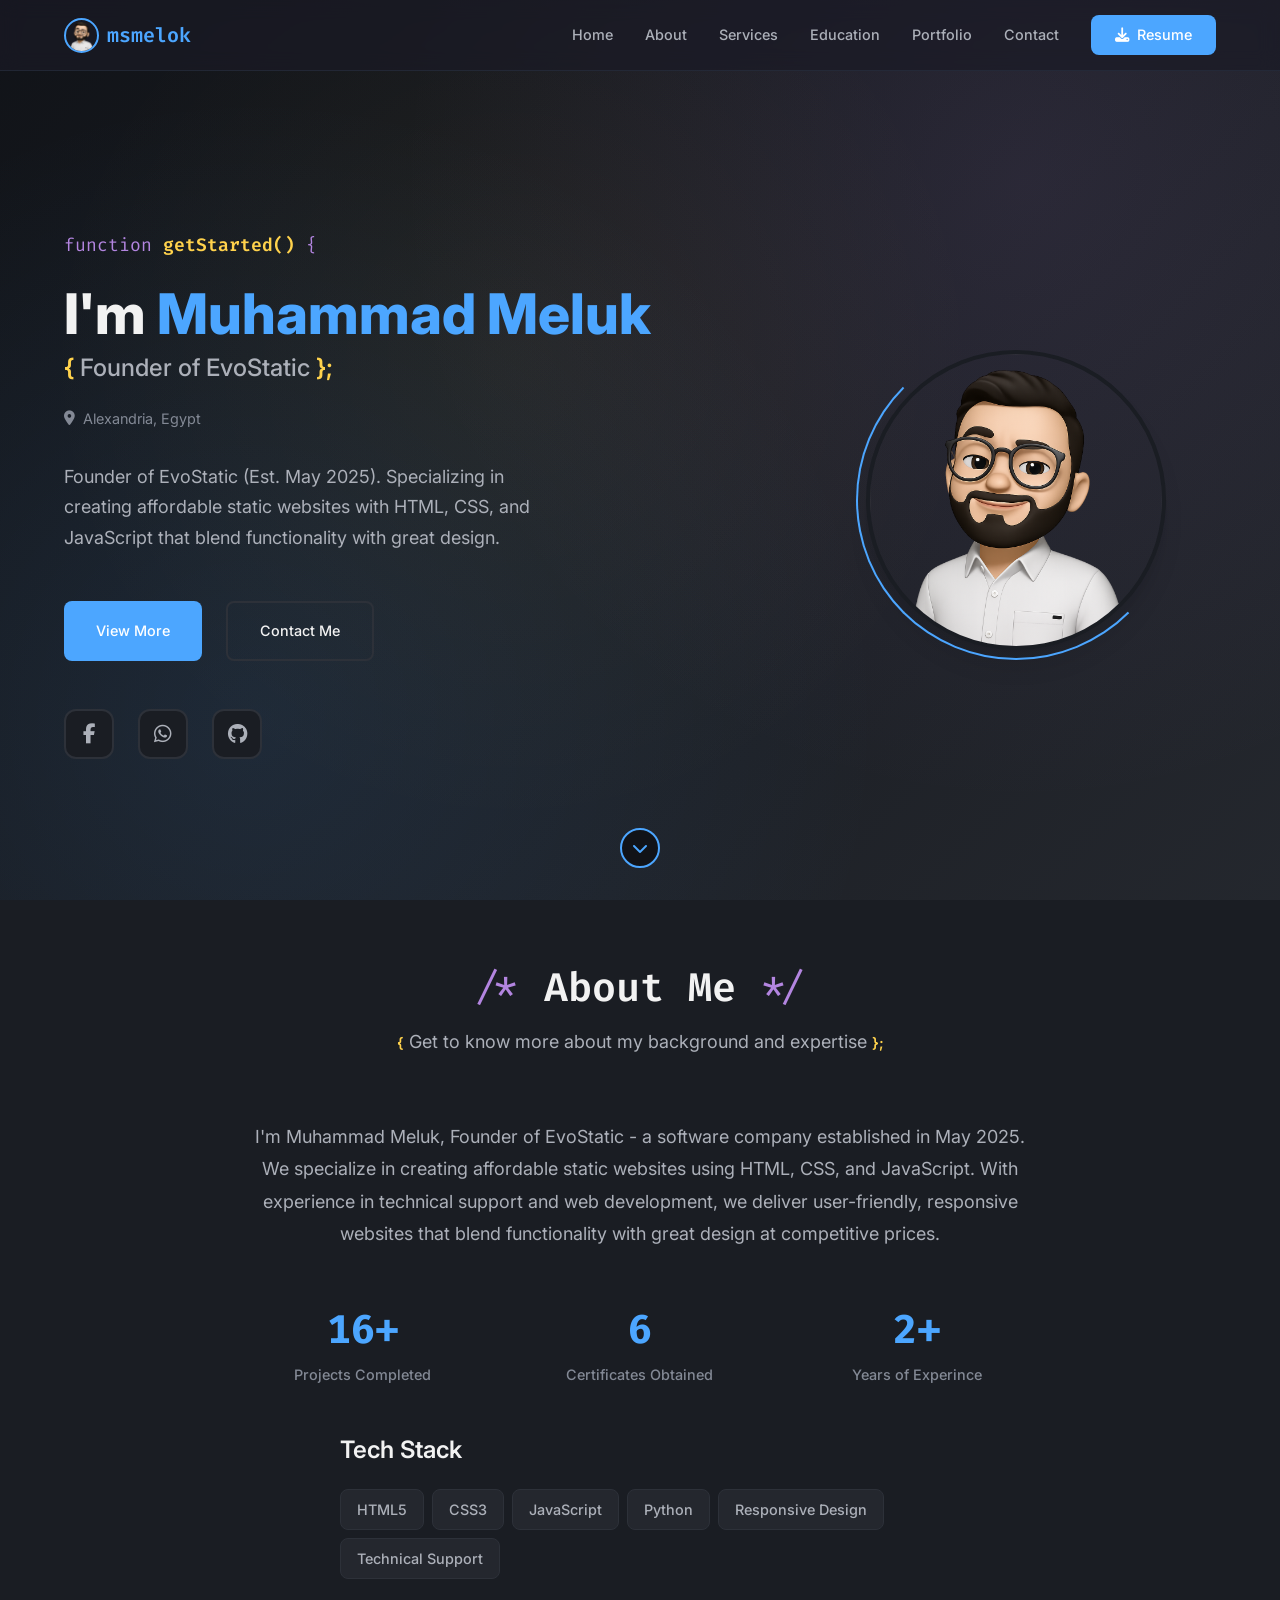
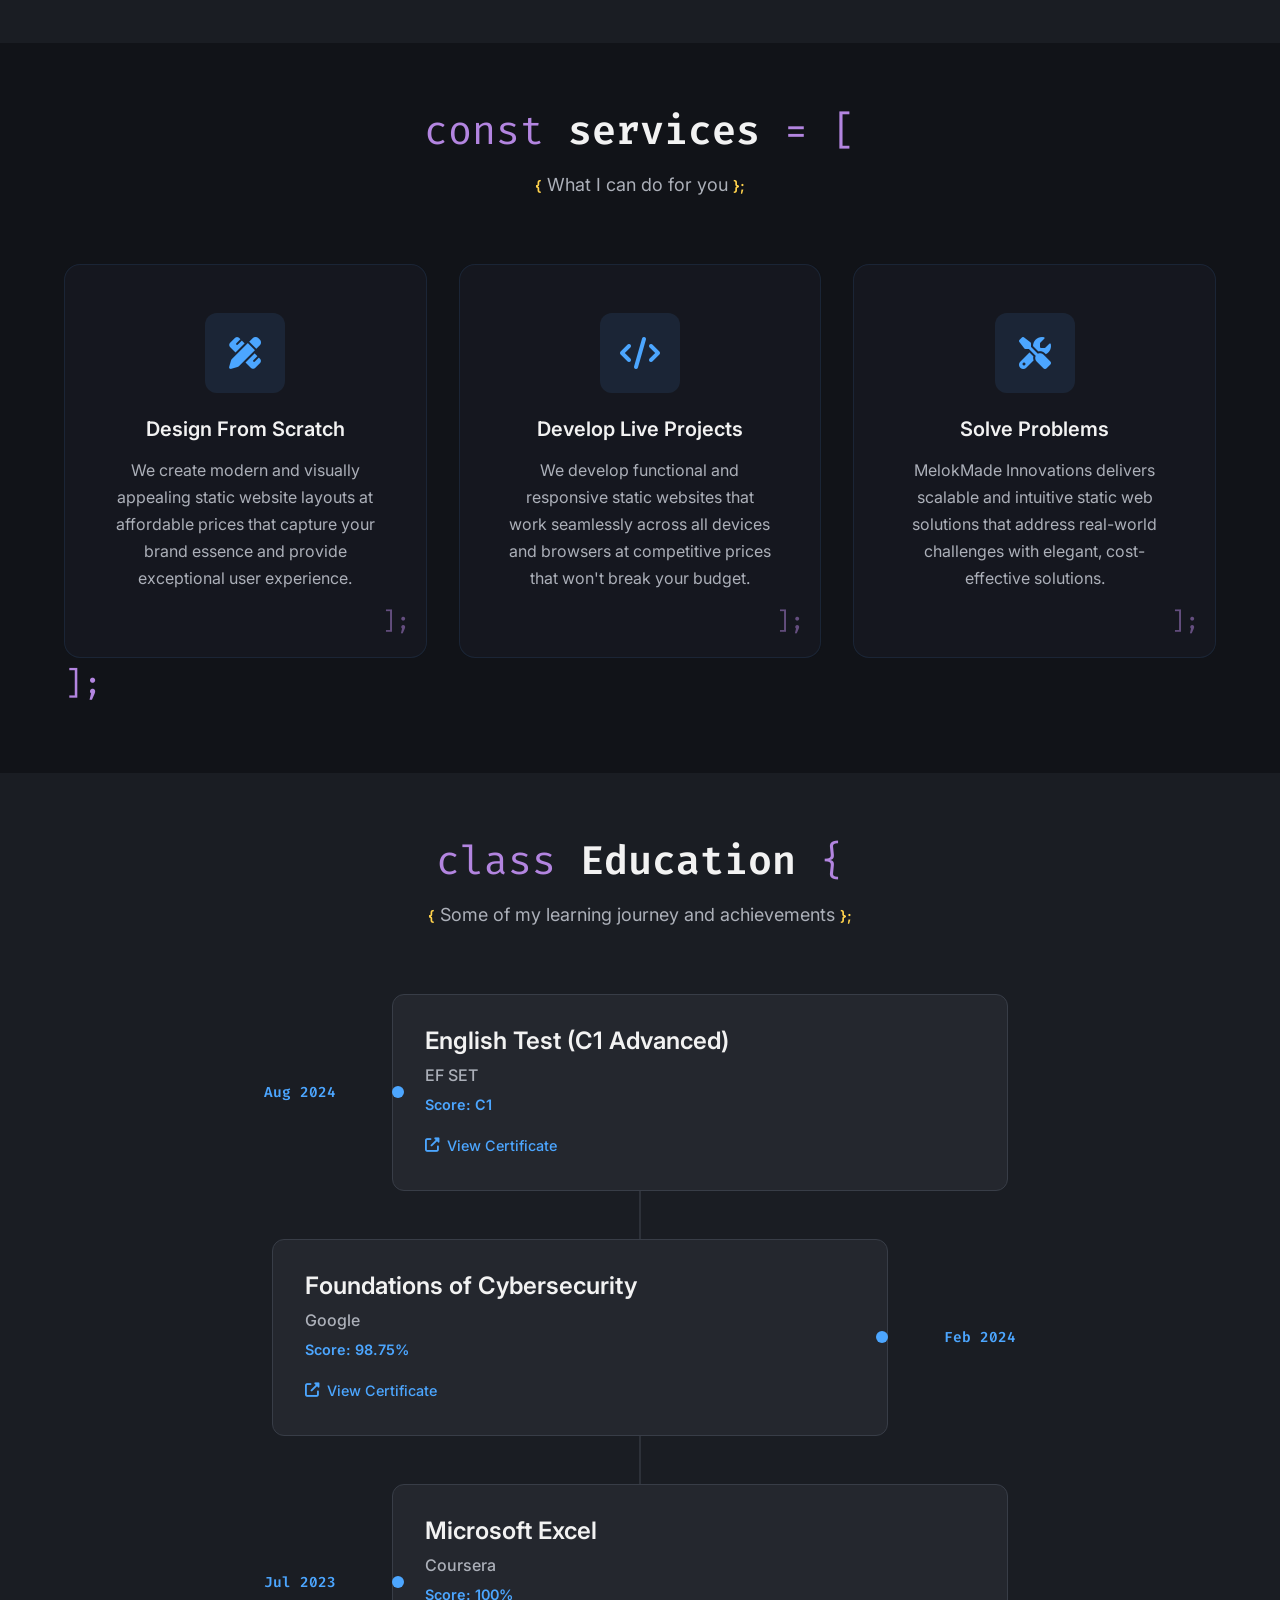
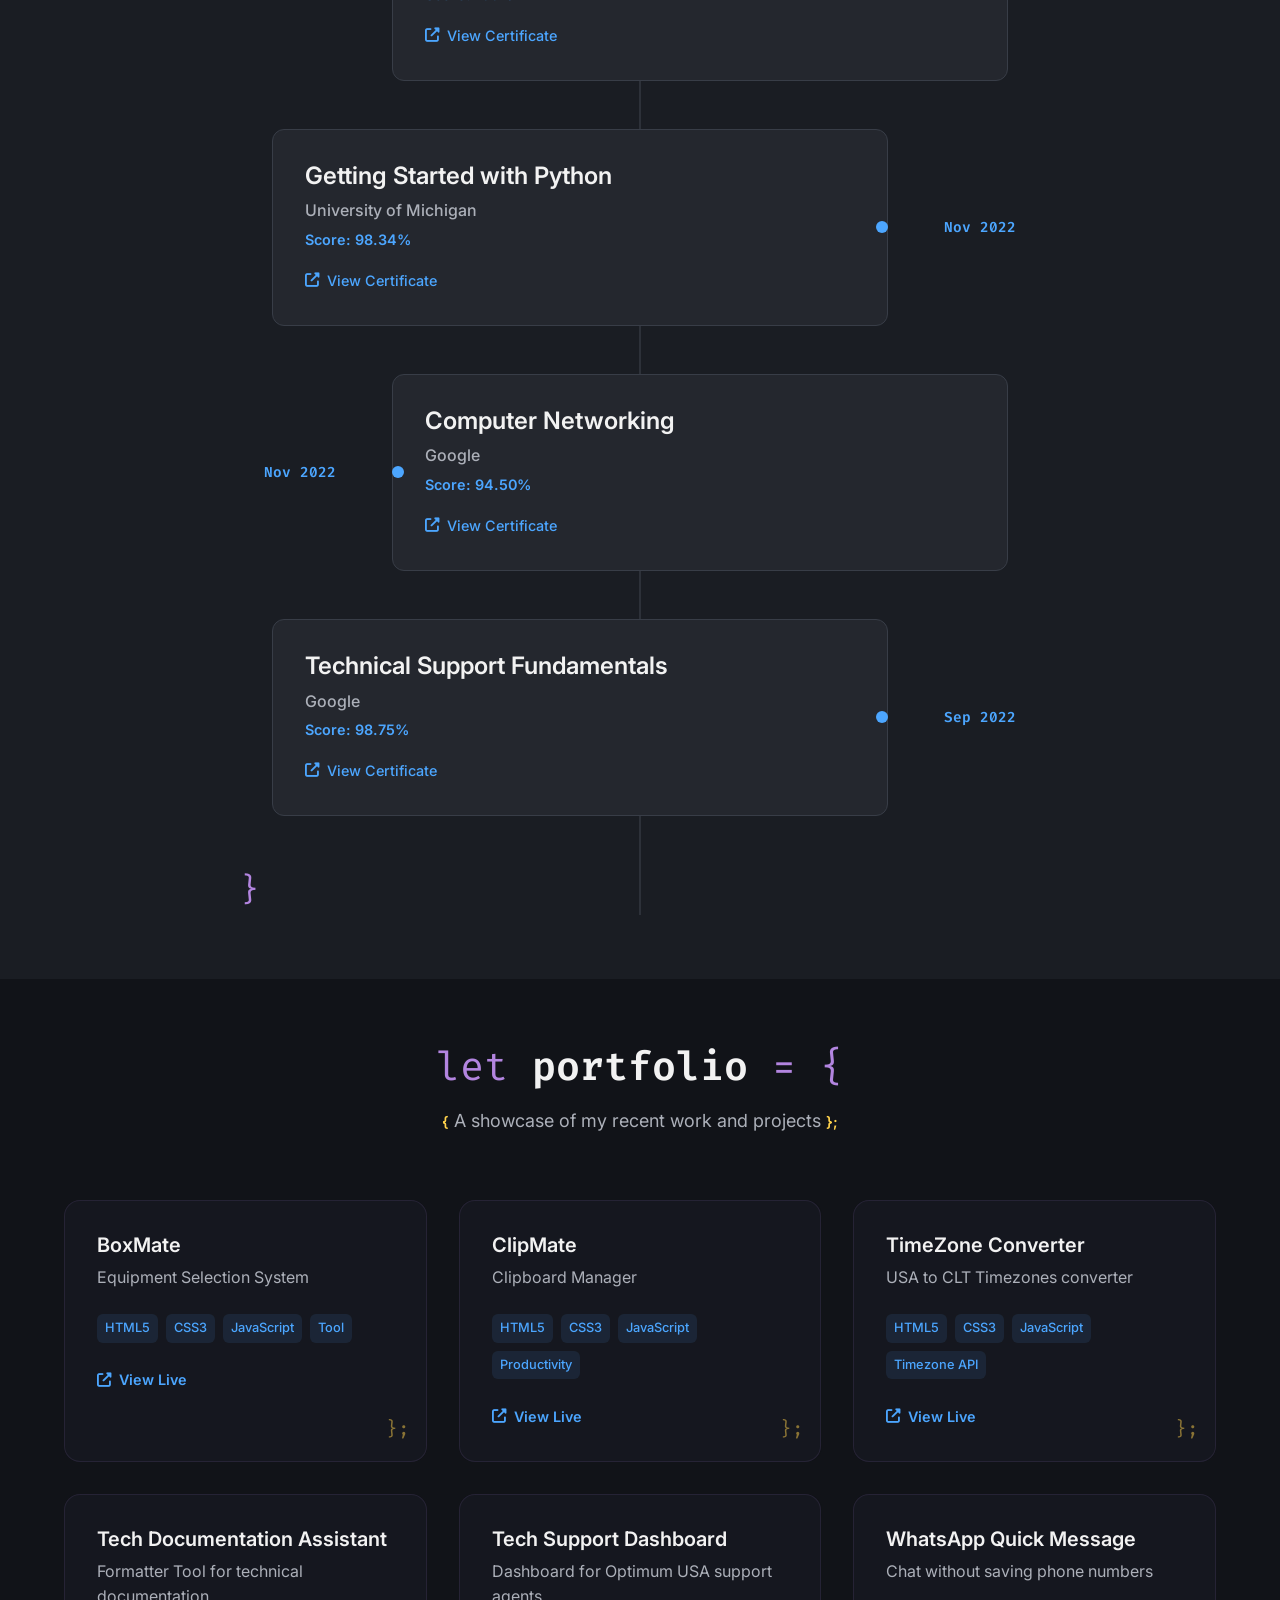
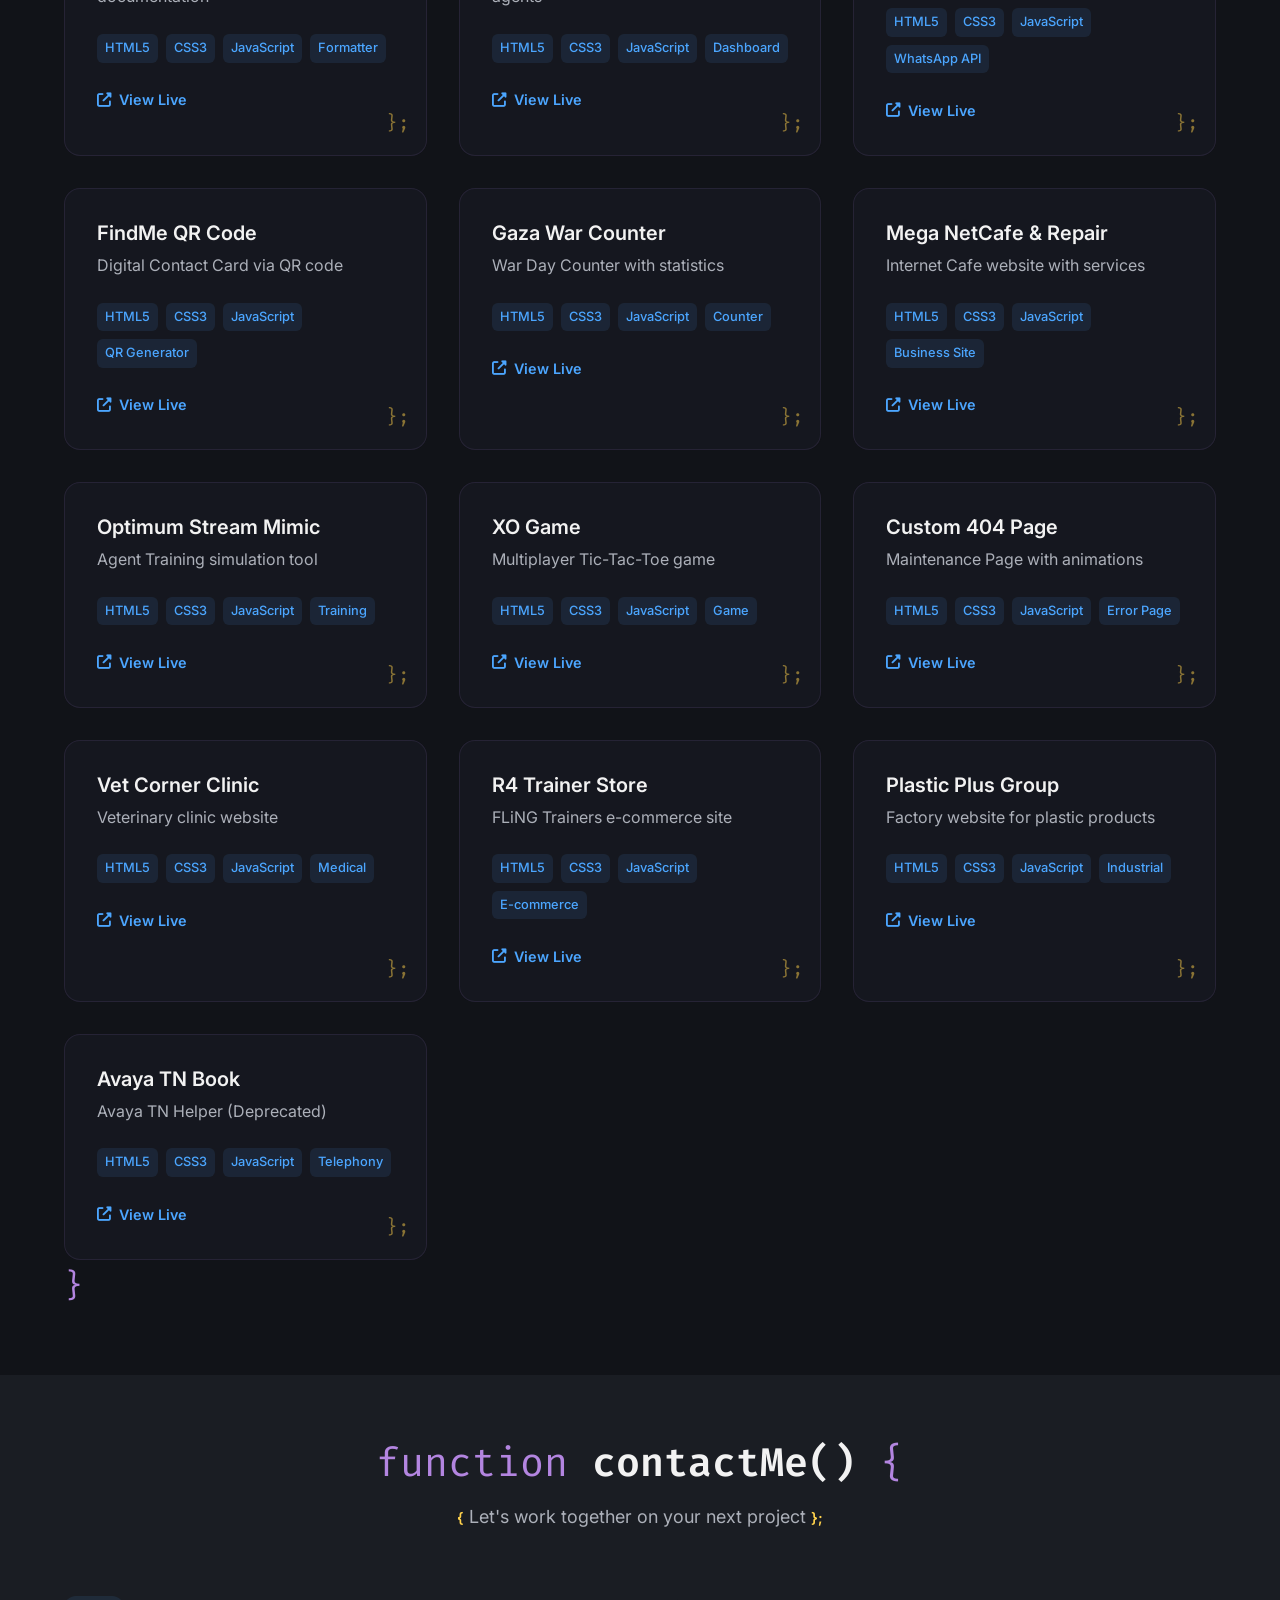
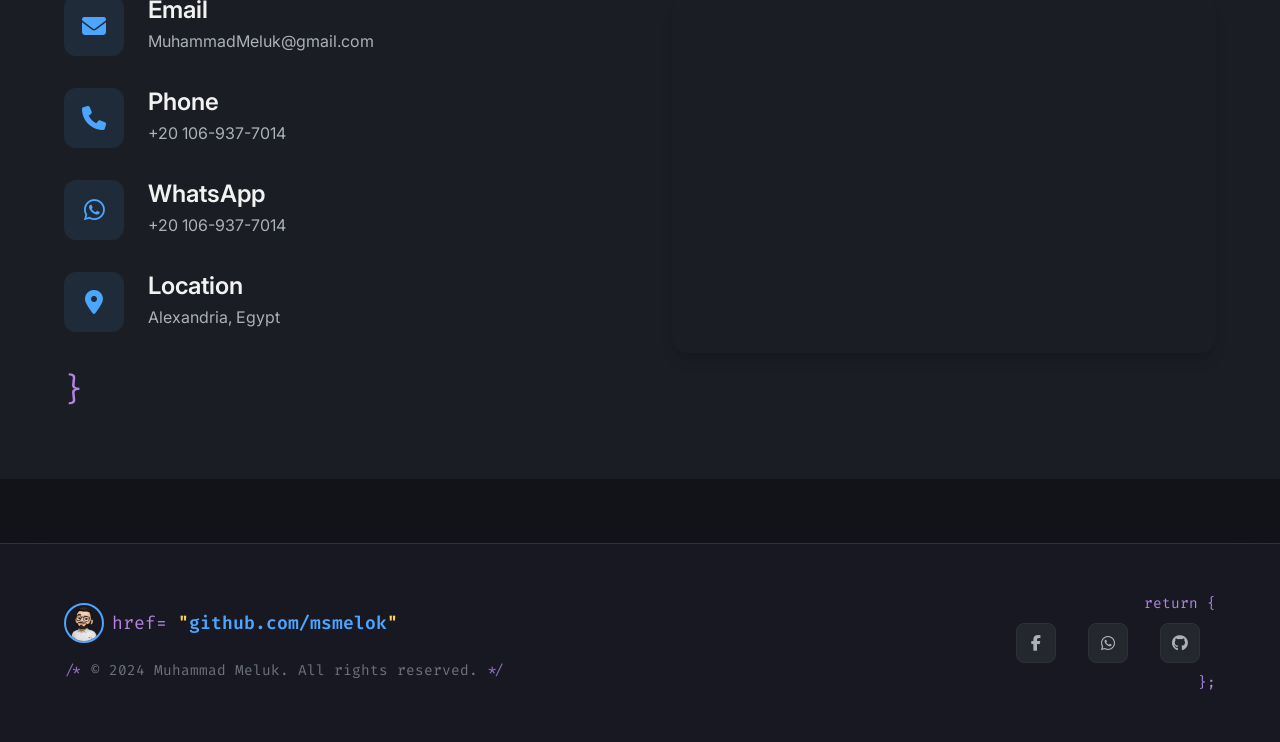
==== commit a64fb18f: "edit" ====
--- a/index.html
+++ b/index.html
@@ -81,13 +81,13 @@
                     <h1 class="hero-name">
                         <span class="code-syntax">I'm</span> <span class="name-highlight">Muhammad Meluk</span>
                     </h1>
-                    <h2 class="hero-title"><span class="code-bracket">{</span> Founder of MelokMade Innovations <span class="code-bracket">};</span></h2>
+                    <h2 class="hero-title"><span class="code-bracket">{</span> Founder of EvoStatic <span class="code-bracket">};</span></h2>
                     <div class="hero-location">
                         <i class="fas fa-map-marker-alt"></i>
                         <span>Alexandria, Egypt</span>
                     </div>
                     <p class="hero-description">
-                        Founder of MelokMade Innovations (Est. May 2025). Specializing in creating 
+                        Founder of EvoStatic (Est. May 2025). Specializing in creating 
                         affordable static websites with HTML, CSS, and JavaScript that blend functionality with great design.
                     </p>
                     <div class="hero-buttons">
@@ -95,13 +95,13 @@
                         <a href="#contact" class="btn btn-secondary">Contact Me</a>
                     </div>
                     <div class="hero-social">
-                        <a href="https://www.facebook.com/61575773733713" class="social-link" title="Facebook">
+                        <a href="https://www.facebook.com/evo.static" class="social-link" title="Facebook" target="_blank">
                             <i class="fab fa-facebook-f"></i>
                         </a>
-                        <a href="https://wa.me/201069377014" class="social-link" title="WhatsApp">
+                        <a href="https://wa.me/201069377014" class="social-link" title="WhatsApp" target="_blank">
                             <i class="fab fa-whatsapp"></i>
                         </a>
-                        <a href="https://github.com/msmelok" class="social-link" title="GitHub">
+                        <a href="https://github.com/msmelok" class="social-link" title="GitHub" target="_blank">
                             <i class="fab fa-github"></i>
                         </a>
                     </div>
@@ -137,7 +137,7 @@
             <div class="about-content">
                 <div class="about-text">
                     <p class="about-description">
-                        I'm Muhammad Meluk, Founder of MelokMade Innovations - a software company established in May 2025. 
+                        I'm Muhammad Meluk, Founder of EvoStatic - a software company established in May 2025. 
                         We specialize in creating affordable static websites using HTML, CSS, and JavaScript. 
                         With experience in technical support and web development, we deliver user-friendly, 
                         responsive websites that blend functionality with great design at competitive prices.
@@ -152,8 +152,8 @@
                             <span class="stat-label">Certificates Obtained</span>
                         </div>
                         <div class="stat-item">
-                            <span class="stat-number">C1</span>
-                            <span class="stat-label">English Level</span>
+                            <span class="stat-number">2+</span>
+                            <span class="stat-label">Years of Experince</span>
                         </div>
                     </div>
                     <div class="tech-stack">
@@ -424,13 +424,13 @@
                         <span class="code-comment">return {</span>
                     </div>
                     <div class="footer-social-container">
-                        <a href="https://www.facebook.com/61575773733713" class="footer-social" title="Facebook">
+                        <a href="https://www.facebook.com/evo.static" class="footer-social" title="Facebook" target="_blank">
                             <i class="fab fa-facebook-f"></i>
                         </a>
-                        <a href="https://wa.me/201069377014" class="footer-social" title="WhatsApp">
+                        <a href="https://wa.me/201069377014" class="footer-social" title="WhatsApp" target="_blank">
                             <i class="fab fa-whatsapp"></i>
                         </a>
-                        <a href="https://github.com/msmelok" class="footer-social" title="GitHub">
+                        <a href="https://github.com/msmelok" class="footer-social" title="GitHub" target="_blank">
                             <i class="fab fa-github"></i>
                         </a>
                     </div>
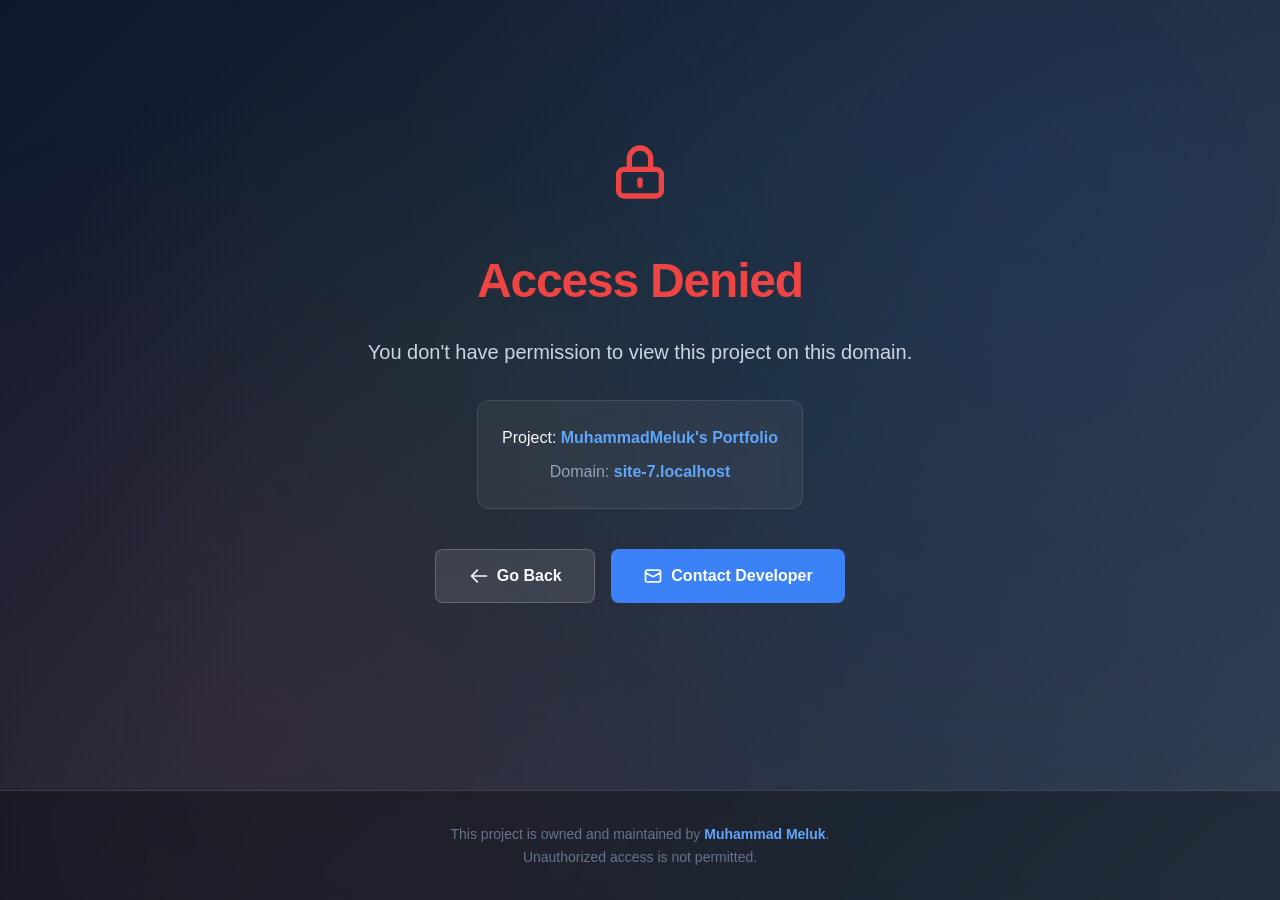
==== commit 573af3b4: "jsProtection" ====
--- a/index.html
+++ b/index.html
@@ -1,447 +1,639 @@
 <!DOCTYPE html>
 <html lang="en">
-<head>
-    <meta charset="UTF-8">
-    <meta name="viewport" content="width=device-width, initial-scale=1.0">
+  <head>
+    <meta charset="UTF-8" />
+    <meta name="viewport" content="width=device-width, initial-scale=1.0" />
     <title>Muhammad Meluk | Web Developer</title>
-    
+
     <!-- SEO Meta Tags -->
-    <meta name="description" content="=Front-End Developer and Founder of MelokMade Innovations, with experience in technical support and web apps development using HTML, CSS, and Vanilla JavaScript.">
-    <meta name="keywords" content="Muhammad Meluk, msmelok, Web Developer, Portfolio, HTML, CSS, JavaScript, Technical Support, Egypt, Alexandria">
-    <meta name="author" content="Muhammad Meluk">
-    <meta name="robots" content="index, follow">
-    
+    <meta
+      name="description"
+      content="=Front-End Developer and Founder of MelokMade Innovations, with experience in technical support and web apps development using HTML, CSS, and Vanilla JavaScript."
+    />
+    <meta
+      name="keywords"
+      content="Muhammad Meluk, msmelok, Web Developer, Portfolio, HTML, CSS, JavaScript, Technical Support, Egypt, Alexandria"
+    />
+    <meta name="author" content="Muhammad Meluk" />
+    <meta name="robots" content="index, follow" />
+
     <!-- Open Graph Meta Tags -->
-    <meta property="og:title" content="Muhammad Meluk | Web Developer">
-    <meta property="og:description" content="Explore the web development projects and services of Muhammad Meluk.">
-    <meta property="og:image" content="https://msmelok.github.io/dev/avatar.png">
-    <meta property="og:url" content="https://msmelok.github.io/dev">
-    <meta property="og:type" content="website">
-    
+    <meta property="og:title" content="Muhammad Meluk | Web Developer" />
+    <meta
+      property="og:description"
+      content="Explore the web development projects and services of Muhammad Meluk."
+    />
+    <meta
+      property="og:image"
+      content="https://msmelok.github.io/dev/avatar.png"
+    />
+    <meta property="og:url" content="https://msmelok.github.io/dev" />
+    <meta property="og:type" content="website" />
+
     <!-- Twitter Card Meta Tags -->
-    <meta name="twitter:card" content="summary_large_image">
-    <meta name="twitter:title" content="Muhammad Meluk | Web Developer">
-    <meta name="twitter:description" content="Explore the web development projects and services of Muhammad Meluk.">
-    <meta name="twitter:image" content="https://msmelok.github.io/dev/avatar.png">
-    
+    <meta name="twitter:card" content="summary_large_image" />
+    <meta name="twitter:title" content="Muhammad Meluk | Web Developer" />
+    <meta
+      name="twitter:description"
+      content="Explore the web development projects and services of Muhammad Meluk."
+    />
+    <meta
+      name="twitter:image"
+      content="https://msmelok.github.io/dev/avatar.png"
+    />
+
     <!-- PWA Manifest -->
-    <link rel="manifest" href="manifest.json">
-    
+    <link rel="manifest" href="manifest.json" />
+
     <!-- Favicon -->
-    <link rel="icon" type="image/x-icon" href="./avatar.png">
-    
+    <link rel="icon" type="image/x-icon" href="./avatar.png" />
+
     <!-- Google Fonts -->
-    <link rel="preconnect" href="https://fonts.googleapis.com">
-    <link rel="preconnect" href="https://fonts.gstatic.com" crossorigin>
-    <link href="https://fonts.googleapis.com/css2?family=Fira+Code:wght@300;400;500;600;700&family=Inter:wght@300;400;500;600;700;800&display=swap" rel="stylesheet">
-    
+    <link rel="preconnect" href="https://fonts.googleapis.com" />
+    <link rel="preconnect" href="https://fonts.gstatic.com" crossorigin />
+    <link
+      href="https://fonts.googleapis.com/css2?family=Fira+Code:wght@300;400;500;600;700&family=Inter:wght@300;400;500;600;700;800&display=swap"
+      rel="stylesheet"
+    />
+
     <!-- Font Awesome -->
-    <link rel="stylesheet" href="https://cdnjs.cloudflare.com/ajax/libs/font-awesome/6.4.0/css/all.min.css">
-    
+    <link
+      rel="stylesheet"
+      href="https://cdnjs.cloudflare.com/ajax/libs/font-awesome/6.4.0/css/all.min.css"
+    />
+
     <!-- CSS -->
-    <link rel="stylesheet" href="./style.css">
-</head>
-<body>
+    <link rel="stylesheet" href="./style.css" />
+
+    <script defer>
+      // License verification for MuhammadMeluk's Portfolio
+      (function () {
+        // Configuration
+        const projectName = "MuhammadMeluk's Portfolio";
+        const projectPath = "/dev";
+        const allowedDomains = ["msmelok.github.io"];
+
+        const currentDomain = window.location.hostname;
+        const currentPath = window.location.pathname;
+
+        // Check if current domain is allowed
+        const isDomainAllowed = allowedDomains.some((domain) => {
+          // Handle localhost variations (with or without ports)
+          if (domain === "localhost") {
+            return (
+              currentDomain === "localhost" ||
+              currentDomain.startsWith("localhost:")
+            );
+          }
+
+          // Handle 127.0.0.1 variations (with or without ports)
+          if (domain === "127.0.0.1") {
+            return (
+              currentDomain === "127.0.0.1" ||
+              currentDomain.startsWith("127.0.0.1:")
+            );
+          }
+
+          // Exact domain match
+          if (currentDomain === domain) {
+            return true;
+          }
+
+          // Subdomain match (e.g., api.example.com matches example.com)
+          if (currentDomain.endsWith("." + domain)) {
+            return true;
+          }
+
+          return false;
+        });
+
+        // Check if current path starts with project path
+        const isPathAllowed = currentPath.startsWith(projectPath);
+
+        // Verify license
+        if (!isDomainAllowed || !isPathAllowed) {
+          const deniedUrl =
+            "./denied.html?domain=" +
+            encodeURIComponent(currentDomain) +
+            "&project=" +
+            encodeURIComponent(projectName);
+          window.location.href = deniedUrl;
+          return;
+        }
+
+        // License verification successful
+        console.log(
+          "✓ License verified for " +
+            projectName +
+            " on " +
+            currentDomain +
+            currentPath
+        );
+      })();
+    </script>
+  </head>
+  <body>
     <!-- Navigation -->
     <nav class="navbar">
-        <div class="nav-container">
-            <div class="nav-logo">
-                <img src="avatar.png" alt="Muhammad Meluk" class="nav-avatar">
-                <span class="logo-text">msmelok</span>
-            </div>
-            <div class="nav-menu" id="nav-menu">
-                <a href="#home" class="nav-link">Home</a>
-                <a href="#about" class="nav-link">About</a>
-                <a href="#services" class="nav-link">Services</a>
-                <a href="#education" class="nav-link">Education</a>
-                <a href="#portfolio" class="nav-link">Portfolio</a>
-                <a href="#contact" class="nav-link">Contact</a>
-                <a href="#" class="nav-link resume-btn" id="download-resume">
-                    <i class="fas fa-download"></i> Resume
-                </a>
-            </div>
-            <div class="nav-toggle" id="nav-toggle">
-                <span class="bar"></span>
-                <span class="bar"></span>
-                <span class="bar"></span>
-            </div>
-        </div>
+      <div class="nav-container">
+        <div class="nav-logo">
+          <img src="avatar.png" alt="Muhammad Meluk" class="nav-avatar" />
+          <span class="logo-text">msmelok</span>
+        </div>
+        <div class="nav-menu" id="nav-menu">
+          <a href="#home" class="nav-link">Home</a>
+          <a href="#about" class="nav-link">About</a>
+          <a href="#services" class="nav-link">Services</a>
+          <a href="#education" class="nav-link">Education</a>
+          <a href="#portfolio" class="nav-link">Portfolio</a>
+          <a href="#contact" class="nav-link">Contact</a>
+          <a href="#" class="nav-link resume-btn" id="download-resume">
+            <i class="fas fa-download"></i> Resume
+          </a>
+        </div>
+        <div class="nav-toggle" id="nav-toggle">
+          <span class="bar"></span>
+          <span class="bar"></span>
+          <span class="bar"></span>
+        </div>
+      </div>
     </nav>
 
     <!-- Hero Section -->
     <section id="home" class="hero">
-        <div class="hero-container">
-            <div class="hero-content">
-                <div class="hero-text">
-                    <div class="hero-greeting">
-                        <span class="code-comment">function</span>
-                        <span class="greeting-text code-bracket">getStarted()</span>
-                        <span class="code-comment">{</span>
-                    </div>
-                    <h1 class="hero-name">
-                        <span class="code-syntax">I'm</span> <span class="name-highlight">Muhammad Meluk</span>
-                    </h1>
-                    <h2 class="hero-title"><span class="code-bracket">{</span> Founder of EvoStatic <span class="code-bracket">};</span></h2>
-                    <div class="hero-location">
-                        <i class="fas fa-map-marker-alt"></i>
-                        <span>Alexandria, Egypt</span>
-                    </div>
-                    <p class="hero-description">
-                        Founder of EvoStatic (Est. May 2025). Specializing in creating 
-                        affordable static websites with HTML, CSS, and JavaScript that blend functionality with great design.
-                    </p>
-                    <div class="hero-buttons">
-                        <a href="#portfolio" class="btn btn-primary">View More</a>
-                        <a href="#contact" class="btn btn-secondary">Contact Me</a>
-                    </div>
-                    <div class="hero-social">
-                        <a href="https://www.facebook.com/evo.static" class="social-link" title="Facebook" target="_blank">
-                            <i class="fab fa-facebook-f"></i>
-                        </a>
-                        <a href="https://wa.me/201069377014" class="social-link" title="WhatsApp" target="_blank">
-                            <i class="fab fa-whatsapp"></i>
-                        </a>
-                        <a href="https://github.com/msmelok" class="social-link" title="GitHub" target="_blank">
-                            <i class="fab fa-github"></i>
-                        </a>
-                    </div>
-                </div>
-                <div class="hero-avatar">
-                    <div class="avatar-container">
-                        <img src="avatar.png" alt="Muhammad Meluk Avatar" class="avatar-image">
-                        <div class="avatar-ring"></div>
-                    </div>
-                </div>
-            </div>
-        </div>
-        <div class="hero-scroll">
-            <a href="#about" class="scroll-indicator">
-                <i class="fas fa-chevron-down"></i>
-            </a>
-        </div>
+      <div class="hero-container">
+        <div class="hero-content">
+          <div class="hero-text">
+            <div class="hero-greeting">
+              <span class="code-comment">function</span>
+              <span class="greeting-text code-bracket">getStarted()</span>
+              <span class="code-comment">{</span>
+            </div>
+            <h1 class="hero-name">
+              <span class="code-syntax">I'm</span>
+              <span class="name-highlight">Muhammad Meluk</span>
+            </h1>
+            <h2 class="hero-title">
+              <span class="code-bracket">{</span> Founder of EvoStatic
+              <span class="code-bracket">};</span>
+            </h2>
+            <div class="hero-location">
+              <i class="fas fa-map-marker-alt"></i>
+              <span>Alexandria, Egypt</span>
+            </div>
+            <p class="hero-description">
+              Founder of EvoStatic (Est. May 2025). Specializing in creating
+              affordable static websites with HTML, CSS, and JavaScript that
+              blend functionality with great design.
+            </p>
+            <div class="hero-buttons">
+              <a href="#portfolio" class="btn btn-primary">View More</a>
+              <a href="#contact" class="btn btn-secondary">Contact Me</a>
+            </div>
+            <div class="hero-social">
+              <a
+                href="https://www.facebook.com/evo.static"
+                class="social-link"
+                title="Facebook"
+                target="_blank"
+              >
+                <i class="fab fa-facebook-f"></i>
+              </a>
+              <a
+                href="https://wa.me/201069377014"
+                class="social-link"
+                title="WhatsApp"
+                target="_blank"
+              >
+                <i class="fab fa-whatsapp"></i>
+              </a>
+              <a
+                href="https://github.com/msmelok"
+                class="social-link"
+                title="GitHub"
+                target="_blank"
+              >
+                <i class="fab fa-github"></i>
+              </a>
+            </div>
+          </div>
+          <div class="hero-avatar">
+            <div class="avatar-container">
+              <img
+                src="avatar.png"
+                alt="Muhammad Meluk Avatar"
+                class="avatar-image"
+              />
+              <div class="avatar-ring"></div>
+            </div>
+          </div>
+        </div>
+      </div>
+      <div class="hero-scroll">
+        <a href="#about" class="scroll-indicator">
+          <i class="fas fa-chevron-down"></i>
+        </a>
+      </div>
     </section>
 
     <!-- About Section -->
     <section id="about" class="about">
-        <div class="container">
-            <div class="section-header">
-                <h2 class="section-title">
-                    <span class="code-comment">/* </span>About Me<span class="code-comment"> */</span>
-                </h2>
-                <p class="section-subtitle">
-                    <span class="code-bracket">{</span>
-                    Get to know more about my background and expertise
-                    <span class="code-bracket">};</span>
-                </p>
-            </div>
-            <div class="about-content">
-                <div class="about-text">
-                    <p class="about-description">
-                        I'm Muhammad Meluk, Founder of EvoStatic - a software company established in May 2025. 
-                        We specialize in creating affordable static websites using HTML, CSS, and JavaScript. 
-                        With experience in technical support and web development, we deliver user-friendly, 
-                        responsive websites that blend functionality with great design at competitive prices.
-                    </p>
-                    <div class="about-stats">
-                        <div class="stat-item">
-                            <span class="stat-number">16+</span>
-                            <span class="stat-label">Projects Completed</span>
-                        </div>
-                        <div class="stat-item">
-                            <span class="stat-number">6</span>
-                            <span class="stat-label">Certificates Obtained</span>
-                        </div>
-                        <div class="stat-item">
-                            <span class="stat-number">2+</span>
-                            <span class="stat-label">Years of Experince</span>
-                        </div>
-                    </div>
-                    <div class="tech-stack">
-                        <h3>Tech Stack</h3>
-                        <div class="tech-items">
-                            <span class="tech-item">HTML5</span>
-                            <span class="tech-item">CSS3</span>
-                            <span class="tech-item">JavaScript</span>
-                            <span class="tech-item">Python</span>
-                            <span class="tech-item">Responsive Design</span>
-                            <span class="tech-item">Technical Support</span>
-                        </div>
-                    </div>
-                </div>
-            </div>
-        </div>
+      <div class="container">
+        <div class="section-header">
+          <h2 class="section-title">
+            <span class="code-comment">/* </span>About Me<span
+              class="code-comment"
+            >
+              */</span
+            >
+          </h2>
+          <p class="section-subtitle">
+            <span class="code-bracket">{</span>
+            Get to know more about my background and expertise
+            <span class="code-bracket">};</span>
+          </p>
+        </div>
+        <div class="about-content">
+          <div class="about-text">
+            <p class="about-description">
+              I'm Muhammad Meluk, Founder of EvoStatic - a software company
+              established in May 2025. We specialize in creating affordable
+              static websites using HTML, CSS, and JavaScript. With experience
+              in technical support and web development, we deliver
+              user-friendly, responsive websites that blend functionality with
+              great design at competitive prices.
+            </p>
+            <div class="about-stats">
+              <div class="stat-item">
+                <span class="stat-number">16+</span>
+                <span class="stat-label">Projects Completed</span>
+              </div>
+              <div class="stat-item">
+                <span class="stat-number">6</span>
+                <span class="stat-label">Certificates Obtained</span>
+              </div>
+              <div class="stat-item">
+                <span class="stat-number">2+</span>
+                <span class="stat-label">Years of Experince</span>
+              </div>
+            </div>
+            <div class="tech-stack">
+              <h3>Tech Stack</h3>
+              <div class="tech-items">
+                <span class="tech-item">HTML5</span>
+                <span class="tech-item">CSS3</span>
+                <span class="tech-item">JavaScript</span>
+                <span class="tech-item">Python</span>
+                <span class="tech-item">Responsive Design</span>
+                <span class="tech-item">Technical Support</span>
+              </div>
+            </div>
+          </div>
+        </div>
+      </div>
     </section>
 
     <!-- Services Section -->
     <section id="services" class="services">
-        <div class="container">
-            <div class="section-header">
-                <h2 class="section-title">
-                    <span class="code-comment">const </span>services<span class="code-comment"> = [</span>
-                </h2>
-                <p class="section-subtitle">
-                    <span class="code-bracket">{</span>
-                    What I can do for you
-                    <span class="code-bracket">};</span>
-                </p>
-            </div>
-            <div class="services-grid">
-                <div class="service-card">
-                    <div class="service-icon">
-                        <i class="fas fa-pencil-ruler"></i>
-                    </div>
-                    <h3 class="service-title">Design From Scratch</h3>
-                    <p class="service-description">
-                        We create modern and visually appealing static website layouts 
-                        at affordable prices that capture your brand essence and provide exceptional user experience.
-                    </p>
-                </div>
-                <div class="service-card">
-                    <div class="service-icon">
-                        <i class="fas fa-code"></i>
-                    </div>
-                    <h3 class="service-title">Develop Live Projects</h3>
-                    <p class="service-description">
-                        We develop functional and responsive static websites that work seamlessly across 
-                        all devices and browsers at competitive prices that won't break your budget.
-                    </p>
-                </div>
-                <div class="service-card">
-                    <div class="service-icon">
-                        <i class="fas fa-tools"></i>
-                    </div>
-                    <h3 class="service-title">Solve Problems</h3>
-                    <p class="service-description">
-                        MelokMade Innovations delivers scalable and intuitive static web solutions 
-                        that address real-world challenges with elegant, cost-effective solutions.
-                    </p>
-                </div>
-            </div>
-            <span class="code-comment" style="font-size: 32px;"> ];</span>
-        </div>
+      <div class="container">
+        <div class="section-header">
+          <h2 class="section-title">
+            <span class="code-comment">const </span>services<span
+              class="code-comment"
+            >
+              = [</span
+            >
+          </h2>
+          <p class="section-subtitle">
+            <span class="code-bracket">{</span>
+            What I can do for you
+            <span class="code-bracket">};</span>
+          </p>
+        </div>
+        <div class="services-grid">
+          <div class="service-card">
+            <div class="service-icon">
+              <i class="fas fa-pencil-ruler"></i>
+            </div>
+            <h3 class="service-title">Design From Scratch</h3>
+            <p class="service-description">
+              We create modern and visually appealing static website layouts at
+              affordable prices that capture your brand essence and provide
+              exceptional user experience.
+            </p>
+          </div>
+          <div class="service-card">
+            <div class="service-icon">
+              <i class="fas fa-code"></i>
+            </div>
+            <h3 class="service-title">Develop Live Projects</h3>
+            <p class="service-description">
+              We develop functional and responsive static websites that work
+              seamlessly across all devices and browsers at competitive prices
+              that won't break your budget.
+            </p>
+          </div>
+          <div class="service-card">
+            <div class="service-icon">
+              <i class="fas fa-tools"></i>
+            </div>
+            <h3 class="service-title">Solve Problems</h3>
+            <p class="service-description">
+              MelokMade Innovations delivers scalable and intuitive static web
+              solutions that address real-world challenges with elegant,
+              cost-effective solutions.
+            </p>
+          </div>
+        </div>
+        <span class="code-comment" style="font-size: 32px"> ];</span>
+      </div>
     </section>
 
     <!-- Education Section -->
     <section id="education" class="education">
-        <div class="container">
-            <div class="section-header">
-                <h2 class="section-title">
-                    <span class="code-comment">class </span>Education<span class="code-comment"> {</span>
-                </h2>
-                <p class="section-subtitle">
-                    <span class="code-bracket">{</span>
-                    Some of my learning journey and achievements
-                    <span class="code-bracket">};</span>
-                </p>
-            </div>
-            <div class="education-timeline">
-                <div class="timeline-item">
-                    <div class="timeline-date">Aug 2024</div>
-                    <div class="timeline-content">
-                        <h3>English Test (C1 Advanced)</h3>
-                        <p class="timeline-institution">EF SET</p>
-                        <p class="timeline-score">Score: C1</p>
-                        <a href="https://cert.efset.org/k1q97e" class="timeline-link" target="_blank">
-                            <i class="fas fa-external-link-alt"></i> View Certificate
-                        </a>
-                    </div>
-                </div>
-                <div class="timeline-item">
-                    <div class="timeline-date">Feb 2024</div>
-                    <div class="timeline-content">
-                        <h3>Foundations of Cybersecurity</h3>
-                        <p class="timeline-institution">Google</p>
-                        <p class="timeline-score">Score: 98.75%</p>
-                        <a href="https://www.coursera.org/account/accomplishments/certificate/FZ2UNZJYCZCC" class="timeline-link" target="_blank">
-                            <i class="fas fa-external-link-alt"></i> View Certificate
-                        </a>
-                    </div>
-                </div>
-                <div class="timeline-item">
-                    <div class="timeline-date">Jul 2023</div>
-                    <div class="timeline-content">
-                        <h3>Microsoft Excel</h3>
-                        <p class="timeline-institution">Coursera</p>
-                        <p class="timeline-score">Score: 100%</p>
-                        <a href="https://www.coursera.org/account/accomplishments/certificate/22MW4P93UPP4" class="timeline-link" target="_blank">
-                            <i class="fas fa-external-link-alt"></i> View Certificate
-                        </a>
-                    </div>
-                </div>
-                <div class="timeline-item">
-                    <div class="timeline-date">Nov 2022</div>
-                    <div class="timeline-content">
-                        <h3>Getting Started with Python</h3>
-                        <p class="timeline-institution">University of Michigan</p>
-                        <p class="timeline-score">Score: 98.34%</p>
-                        <a href="https://www.coursera.org/account/accomplishments/certificate/TW9GKDPR2S3Z" class="timeline-link" target="_blank">
-                            <i class="fas fa-external-link-alt"></i> View Certificate
-                        </a>
-                    </div>
-                </div>
-                <div class="timeline-item">
-                    <div class="timeline-date">Nov 2022</div>
-                    <div class="timeline-content">
-                        <h3>Computer Networking</h3>
-                        <p class="timeline-institution">Google</p>
-                        <p class="timeline-score">Score: 94.50%</p>
-                        <a href="https://www.coursera.org/account/accomplishments/certificate/XT4CH9JRT6BV" class="timeline-link" target="_blank">
-                            <i class="fas fa-external-link-alt"></i> View Certificate
-                        </a>
-                    </div>
-                </div>
-                <div class="timeline-item">
-                    <div class="timeline-date">Sep 2022</div>
-                    <div class="timeline-content">
-                        <h3>Technical Support Fundamentals</h3>
-                        <p class="timeline-institution">Google</p>
-                        <p class="timeline-score">Score: 98.75%</p>
-                        <a href="https://www.coursera.org/account/accomplishments/certificate/VRLVFG3EY9LB" class="timeline-link" target="_blank">
-                            <i class="fas fa-external-link-alt"></i> View Certificate
-                        </a>
-                    </div>
-                </div>
-                <div class="timeline-item">
-                    <div class="timeline-date">2022</div>
-                    <div class="timeline-content">
-                        <h3>Commerce Diploma</h3>
-                        <p class="timeline-institution">Local Institution</p>
-                        <p class="timeline-score">Graduated</p>
-                    </div>
-                </div>
-                <span class="code-comment" style="font-size: 32px;"> }</span>
-            </div>
-        </div>
+      <div class="container">
+        <div class="section-header">
+          <h2 class="section-title">
+            <span class="code-comment">class </span>Education<span
+              class="code-comment"
+            >
+              {</span
+            >
+          </h2>
+          <p class="section-subtitle">
+            <span class="code-bracket">{</span>
+            Some of my learning journey and achievements
+            <span class="code-bracket">};</span>
+          </p>
+        </div>
+        <div class="education-timeline">
+          <div class="timeline-item">
+            <div class="timeline-date">Aug 2024</div>
+            <div class="timeline-content">
+              <h3>English Test (C1 Advanced)</h3>
+              <p class="timeline-institution">EF SET</p>
+              <p class="timeline-score">Score: C1</p>
+              <a
+                href="https://cert.efset.org/k1q97e"
+                class="timeline-link"
+                target="_blank"
+              >
+                <i class="fas fa-external-link-alt"></i> View Certificate
+              </a>
+            </div>
+          </div>
+          <div class="timeline-item">
+            <div class="timeline-date">Feb 2024</div>
+            <div class="timeline-content">
+              <h3>Foundations of Cybersecurity</h3>
+              <p class="timeline-institution">Google</p>
+              <p class="timeline-score">Score: 98.75%</p>
+              <a
+                href="https://www.coursera.org/account/accomplishments/certificate/FZ2UNZJYCZCC"
+                class="timeline-link"
+                target="_blank"
+              >
+                <i class="fas fa-external-link-alt"></i> View Certificate
+              </a>
+            </div>
+          </div>
+          <div class="timeline-item">
+            <div class="timeline-date">Jul 2023</div>
+            <div class="timeline-content">
+              <h3>Microsoft Excel</h3>
+              <p class="timeline-institution">Coursera</p>
+              <p class="timeline-score">Score: 100%</p>
+              <a
+                href="https://www.coursera.org/account/accomplishments/certificate/22MW4P93UPP4"
+                class="timeline-link"
+                target="_blank"
+              >
+                <i class="fas fa-external-link-alt"></i> View Certificate
+              </a>
+            </div>
+          </div>
+          <div class="timeline-item">
+            <div class="timeline-date">Nov 2022</div>
+            <div class="timeline-content">
+              <h3>Getting Started with Python</h3>
+              <p class="timeline-institution">University of Michigan</p>
+              <p class="timeline-score">Score: 98.34%</p>
+              <a
+                href="https://www.coursera.org/account/accomplishments/certificate/TW9GKDPR2S3Z"
+                class="timeline-link"
+                target="_blank"
+              >
+                <i class="fas fa-external-link-alt"></i> View Certificate
+              </a>
+            </div>
+          </div>
+          <div class="timeline-item">
+            <div class="timeline-date">Nov 2022</div>
+            <div class="timeline-content">
+              <h3>Computer Networking</h3>
+              <p class="timeline-institution">Google</p>
+              <p class="timeline-score">Score: 94.50%</p>
+              <a
+                href="https://www.coursera.org/account/accomplishments/certificate/XT4CH9JRT6BV"
+                class="timeline-link"
+                target="_blank"
+              >
+                <i class="fas fa-external-link-alt"></i> View Certificate
+              </a>
+            </div>
+          </div>
+          <div class="timeline-item">
+            <div class="timeline-date">Sep 2022</div>
+            <div class="timeline-content">
+              <h3>Technical Support Fundamentals</h3>
+              <p class="timeline-institution">Google</p>
+              <p class="timeline-score">Score: 98.75%</p>
+              <a
+                href="https://www.coursera.org/account/accomplishments/certificate/VRLVFG3EY9LB"
+                class="timeline-link"
+                target="_blank"
+              >
+                <i class="fas fa-external-link-alt"></i> View Certificate
+              </a>
+            </div>
+          </div>
+          <div class="timeline-item">
+            <div class="timeline-date">2022</div>
+            <div class="timeline-content">
+              <h3>Commerce Diploma</h3>
+              <p class="timeline-institution">Local Institution</p>
+              <p class="timeline-score">Graduated</p>
+            </div>
+          </div>
+          <span class="code-comment" style="font-size: 32px"> }</span>
+        </div>
+      </div>
     </section>
 
     <!-- Portfolio Section -->
     <section id="portfolio" class="portfolio">
-    <div class="container">
+      <div class="container">
         <div class="section-header">
-            <h2 class="section-title">
-                <span class="code-comment">let </span>portfolio<span class="code-comment"> = {</span>
-            </h2>
-            <p class="section-subtitle">
-                <span class="code-bracket">{</span>
-                A showcase of my recent work and projects
-                <span class="code-bracket">};</span>
-            </p>
+          <h2 class="section-title">
+            <span class="code-comment">let </span>portfolio<span
+              class="code-comment"
+            >
+              = {</span
+            >
+          </h2>
+          <p class="section-subtitle">
+            <span class="code-bracket">{</span>
+            A showcase of my recent work and projects
+            <span class="code-bracket">};</span>
+          </p>
         </div>
         <div class="portfolio-grid" id="portfolio-grid">
-            <!-- Projects will be inserted here by JavaScript -->
-        </div>
-        <span class="code-comment" style="font-size: 32px;"> }</span>
-    </div>
-</section>
+          <!-- Projects will be inserted here by JavaScript -->
+        </div>
+        <span class="code-comment" style="font-size: 32px"> }</span>
+      </div>
+    </section>
 
     <!-- Contact Section -->
     <section id="contact" class="contact">
-        <div class="container">
-            <div class="section-header">
-                <h2 class="section-title">
-                    <span class="code-comment">function </span>contactMe()<span class="code-comment"> {</span>
-                </h2>
-                <p class="section-subtitle">
-                    <span class="code-bracket">{</span>
-                    Let's work together on your next project
-                    <span class="code-bracket">};</span>
-                </p>
-            </div>
-            <div class="contact-content">
-                <div class="contact-info">
-                    <div class="contact-item">
-                        <div class="contact-icon">
-                            <i class="fas fa-envelope"></i>
-                        </div>
-                        <div class="contact-details">
-                            <h3>Email</h3>
-                            <a href="mailto:MuhammadMeluk@gmail.com">MuhammadMeluk@gmail.com</a>
-                        </div>
-                    </div>
-                    <div class="contact-item">
-                        <div class="contact-icon">
-                            <i class="fas fa-phone"></i>
-                        </div>
-                        <div class="contact-details">
-                            <h3>Phone</h3>
-                            <a href="tel:+201069377014">+20 106-937-7014</a>
-                        </div>
-                    </div>
-                    <div class="contact-item">
-                        <div class="contact-icon">
-                            <i class="fab fa-whatsapp"></i>
-                        </div>
-                        <div class="contact-details">
-                            <h3>WhatsApp</h3>
-                            <a href="https://wa.me/201069377014" target="_blank">+20 106-937-7014</a>
-                        </div>
-                    </div>
-                    <div class="contact-item">
-                        <div class="contact-icon">
-                            <i class="fas fa-map-marker-alt"></i>
-                        </div>
-                        <div class="contact-details">
-                            <h3>Location</h3>
-                            <span>Alexandria, Egypt</span>
-                        </div>
-                    </div>
-                </div>
-                <div class="contact-map">
-                    <iframe 
-                        src="https://www.google.com/maps/embed?pb=!1m18!1m12!1m3!1d7292348.919685081!2d25.580189399551582!3d26.817130447955442!2m3!1f0!2f0!3f0!3m2!1i1024!2i768!4f13.1!3m3!1m2!1s0x14368976c35c36e9%3A0x2c45a00925c4c444!2sEgypt!5e0!3m2!1sen!2seg!4v1748254265740!5m2!1sen!2seg" 
-                        width="100%" 
-                        height="350" 
-                        style="border:0;" 
-                        allowfullscreen="" 
-                        loading="lazy" 
-                        referrerpolicy="no-referrer-when-downgrade"
-                        title="Alexandria, Egypt Location">
-                    </iframe>
-                </div>
-            </div>
-            <span class="code-comment" style="font-size: 32px;"> }</span>
-        </div>
+      <div class="container">
+        <div class="section-header">
+          <h2 class="section-title">
+            <span class="code-comment">function </span>contactMe()<span
+              class="code-comment"
+            >
+              {</span
+            >
+          </h2>
+          <p class="section-subtitle">
+            <span class="code-bracket">{</span>
+            Let's work together on your next project
+            <span class="code-bracket">};</span>
+          </p>
+        </div>
+        <div class="contact-content">
+          <div class="contact-info">
+            <div class="contact-item">
+              <div class="contact-icon">
+                <i class="fas fa-envelope"></i>
+              </div>
+              <div class="contact-details">
+                <h3>Email</h3>
+                <a href="mailto:MuhammadMeluk@gmail.com"
+                  >MuhammadMeluk@gmail.com</a
+                >
+              </div>
+            </div>
+            <div class="contact-item">
+              <div class="contact-icon">
+                <i class="fas fa-phone"></i>
+              </div>
+              <div class="contact-details">
+                <h3>Phone</h3>
+                <a href="tel:+201069377014">+20 106-937-7014</a>
+              </div>
+            </div>
+            <div class="contact-item">
+              <div class="contact-icon">
+                <i class="fab fa-whatsapp"></i>
+              </div>
+              <div class="contact-details">
+                <h3>WhatsApp</h3>
+                <a href="https://wa.me/201069377014" target="_blank"
+                  >+20 106-937-7014</a
+                >
+              </div>
+            </div>
+            <div class="contact-item">
+              <div class="contact-icon">
+                <i class="fas fa-map-marker-alt"></i>
+              </div>
+              <div class="contact-details">
+                <h3>Location</h3>
+                <span>Alexandria, Egypt</span>
+              </div>
+            </div>
+          </div>
+          <div class="contact-map">
+            <iframe
+              src="https://www.google.com/maps/embed?pb=!1m18!1m12!1m3!1d7292348.919685081!2d25.580189399551582!3d26.817130447955442!2m3!1f0!2f0!3f0!3m2!1i1024!2i768!4f13.1!3m3!1m2!1s0x14368976c35c36e9%3A0x2c45a00925c4c444!2sEgypt!5e0!3m2!1sen!2seg!4v1748254265740!5m2!1sen!2seg"
+              width="100%"
+              height="350"
+              style="border: 0"
+              allowfullscreen=""
+              loading="lazy"
+              referrerpolicy="no-referrer-when-downgrade"
+              title="Alexandria, Egypt Location"
+            >
+            </iframe>
+          </div>
+        </div>
+        <span class="code-comment" style="font-size: 32px"> }</span>
+      </div>
     </section>
 
     <!-- Footer -->
     <footer class="footer">
-        <div class="container">
-            <div class="footer-content">
-                <div class="footer-left">
-                    <div class="footer-logo">
-                        <img src="avatar.png" alt="Muhammad Meluk" class="footer-avatar">
-                        <span class="footer-brand">
-                            <span class="code-comment">href=</span>
-                            <span class="code-bracket">"</span><a href="https://github.com/msmelok" target="_blank">github.com/msmelok</a><span class="code-bracket">"</span>
-                        </span>
-                    </div>
-                    <span class="footer-text">
-                        <span class="code-comment">/* </span>© 2024 Muhammad Meluk. All rights reserved.<span class="code-comment"> */</span>
-                    </span>
-                </div>
-                <div class="footer-right">
-                    <div class="footer-code">
-                        <span class="code-comment">return {</span>
-                    </div>
-                    <div class="footer-social-container">
-                        <a href="https://www.facebook.com/evo.static" class="footer-social" title="Facebook" target="_blank">
-                            <i class="fab fa-facebook-f"></i>
-                        </a>
-                        <a href="https://wa.me/201069377014" class="footer-social" title="WhatsApp" target="_blank">
-                            <i class="fab fa-whatsapp"></i>
-                        </a>
-                        <a href="https://github.com/msmelok" class="footer-social" title="GitHub" target="_blank">
-                            <i class="fab fa-github"></i>
-                        </a>
-                    </div>
-                    <div class="footer-code">
-                        <span class="code-comment">};</span>
-                    </div>
-                </div>
-            </div>
-        </div>
+      <div class="container">
+        <div class="footer-content">
+          <div class="footer-left">
+            <div class="footer-logo">
+              <img
+                src="avatar.png"
+                alt="Muhammad Meluk"
+                class="footer-avatar"
+              />
+              <span class="footer-brand">
+                <span class="code-comment">href=</span>
+                <span class="code-bracket">"</span
+                ><a href="https://github.com/msmelok" target="_blank"
+                  >github.com/msmelok</a
+                ><span class="code-bracket">"</span>
+              </span>
+            </div>
+            <span class="footer-text">
+              <span class="code-comment">/* </span>© 2024 Muhammad Meluk. All
+              rights reserved.<span class="code-comment"> */</span>
+            </span>
+          </div>
+          <div class="footer-right">
+            <div class="footer-code">
+              <span class="code-comment">return {</span>
+            </div>
+            <div class="footer-social-container">
+              <a
+                href="https://www.facebook.com/evo.static"
+                class="footer-social"
+                title="Facebook"
+                target="_blank"
+              >
+                <i class="fab fa-facebook-f"></i>
+              </a>
+              <a
+                href="https://wa.me/201069377014"
+                class="footer-social"
+                title="WhatsApp"
+                target="_blank"
+              >
+                <i class="fab fa-whatsapp"></i>
+              </a>
+              <a
+                href="https://github.com/msmelok"
+                class="footer-social"
+                title="GitHub"
+                target="_blank"
+              >
+                <i class="fab fa-github"></i>
+              </a>
+            </div>
+            <div class="footer-code">
+              <span class="code-comment">};</span>
+            </div>
+          </div>
+        </div>
+      </div>
     </footer>
 
     <script src="./script.js"></script>
-</body>
+  </body>
 </html>
